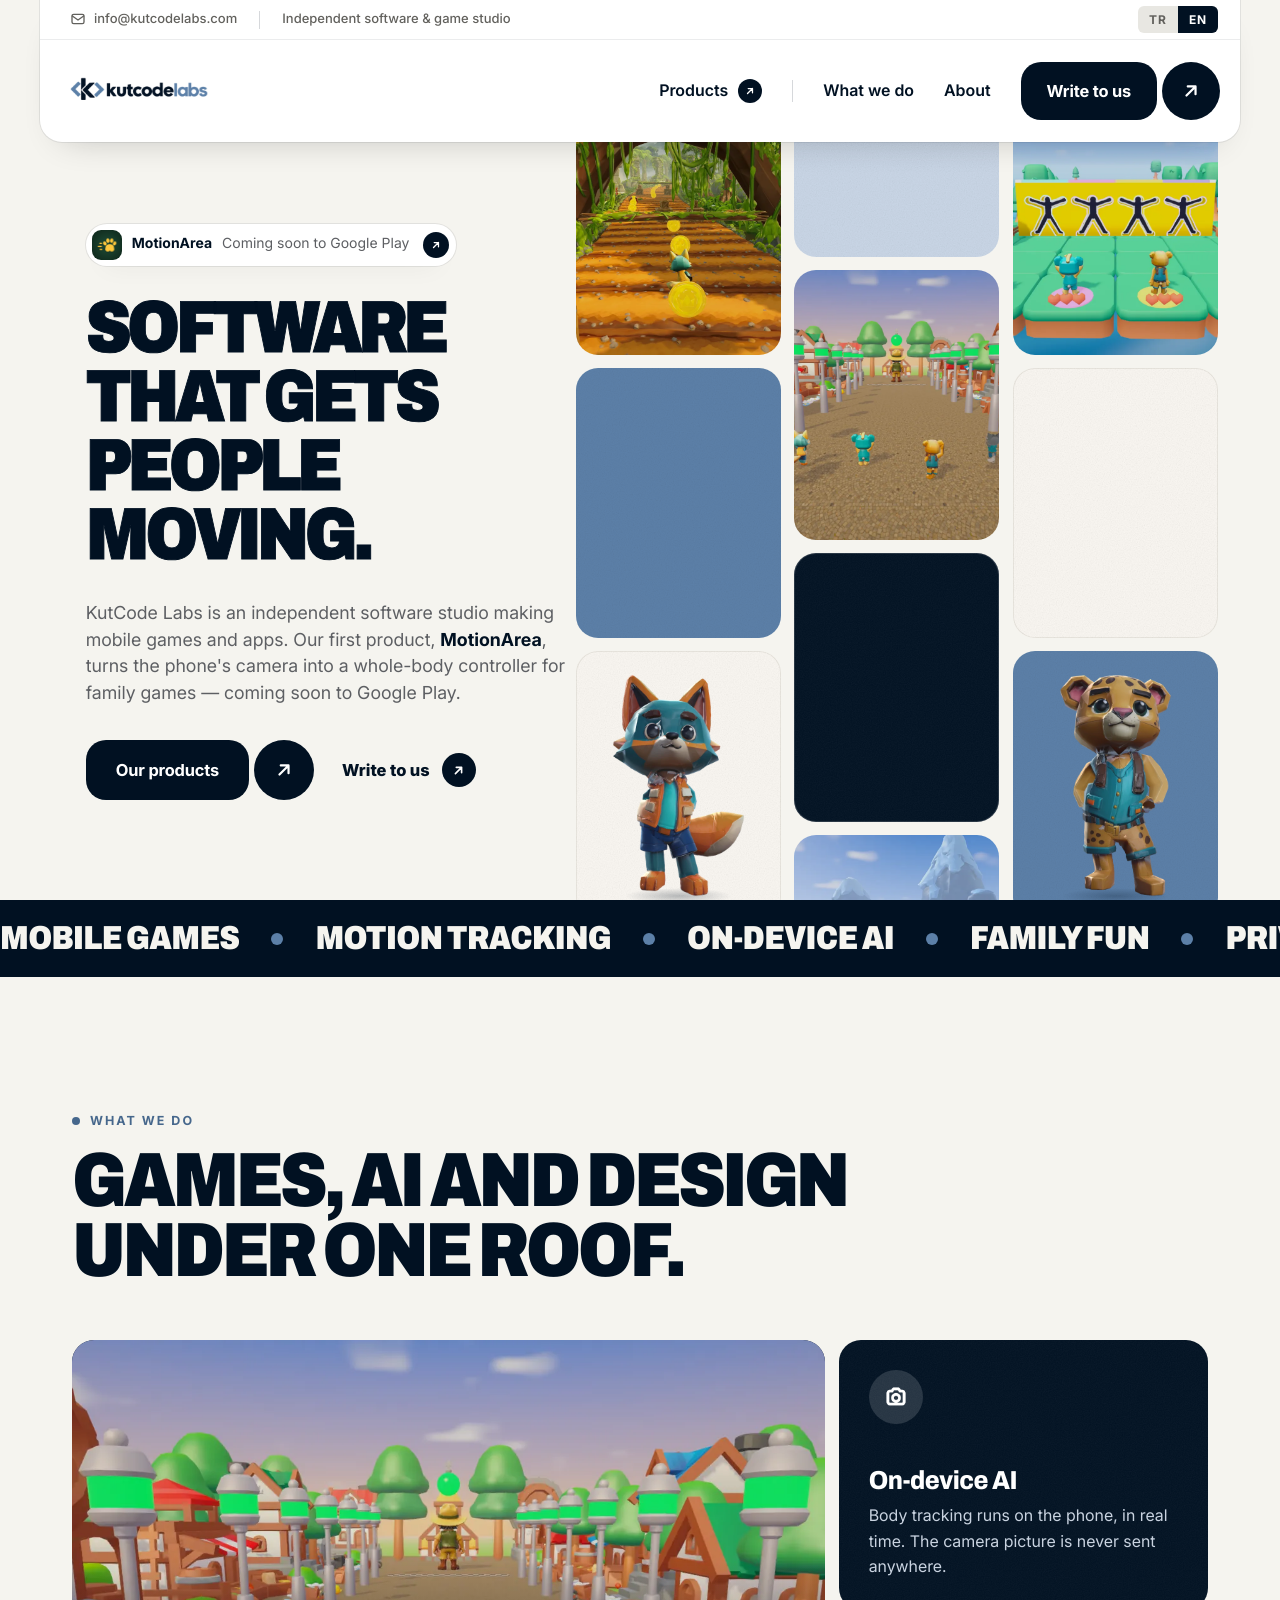
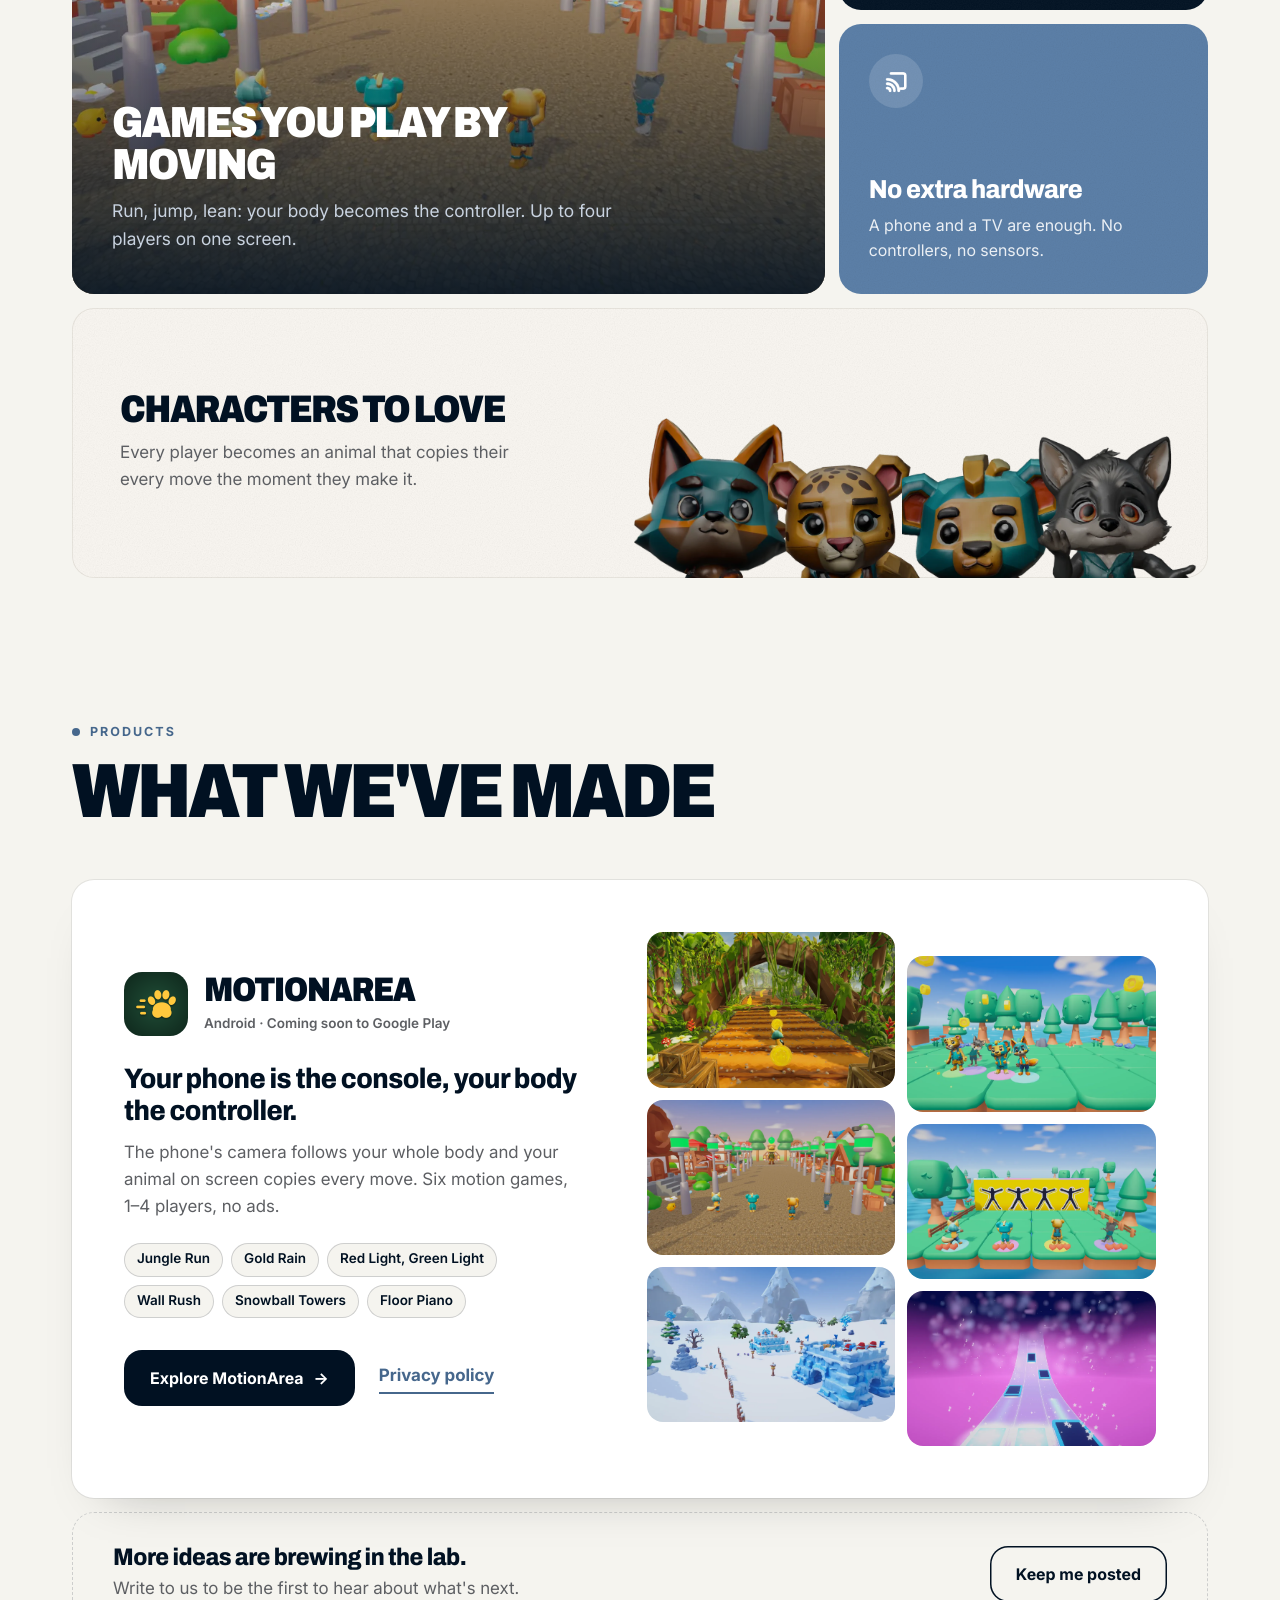
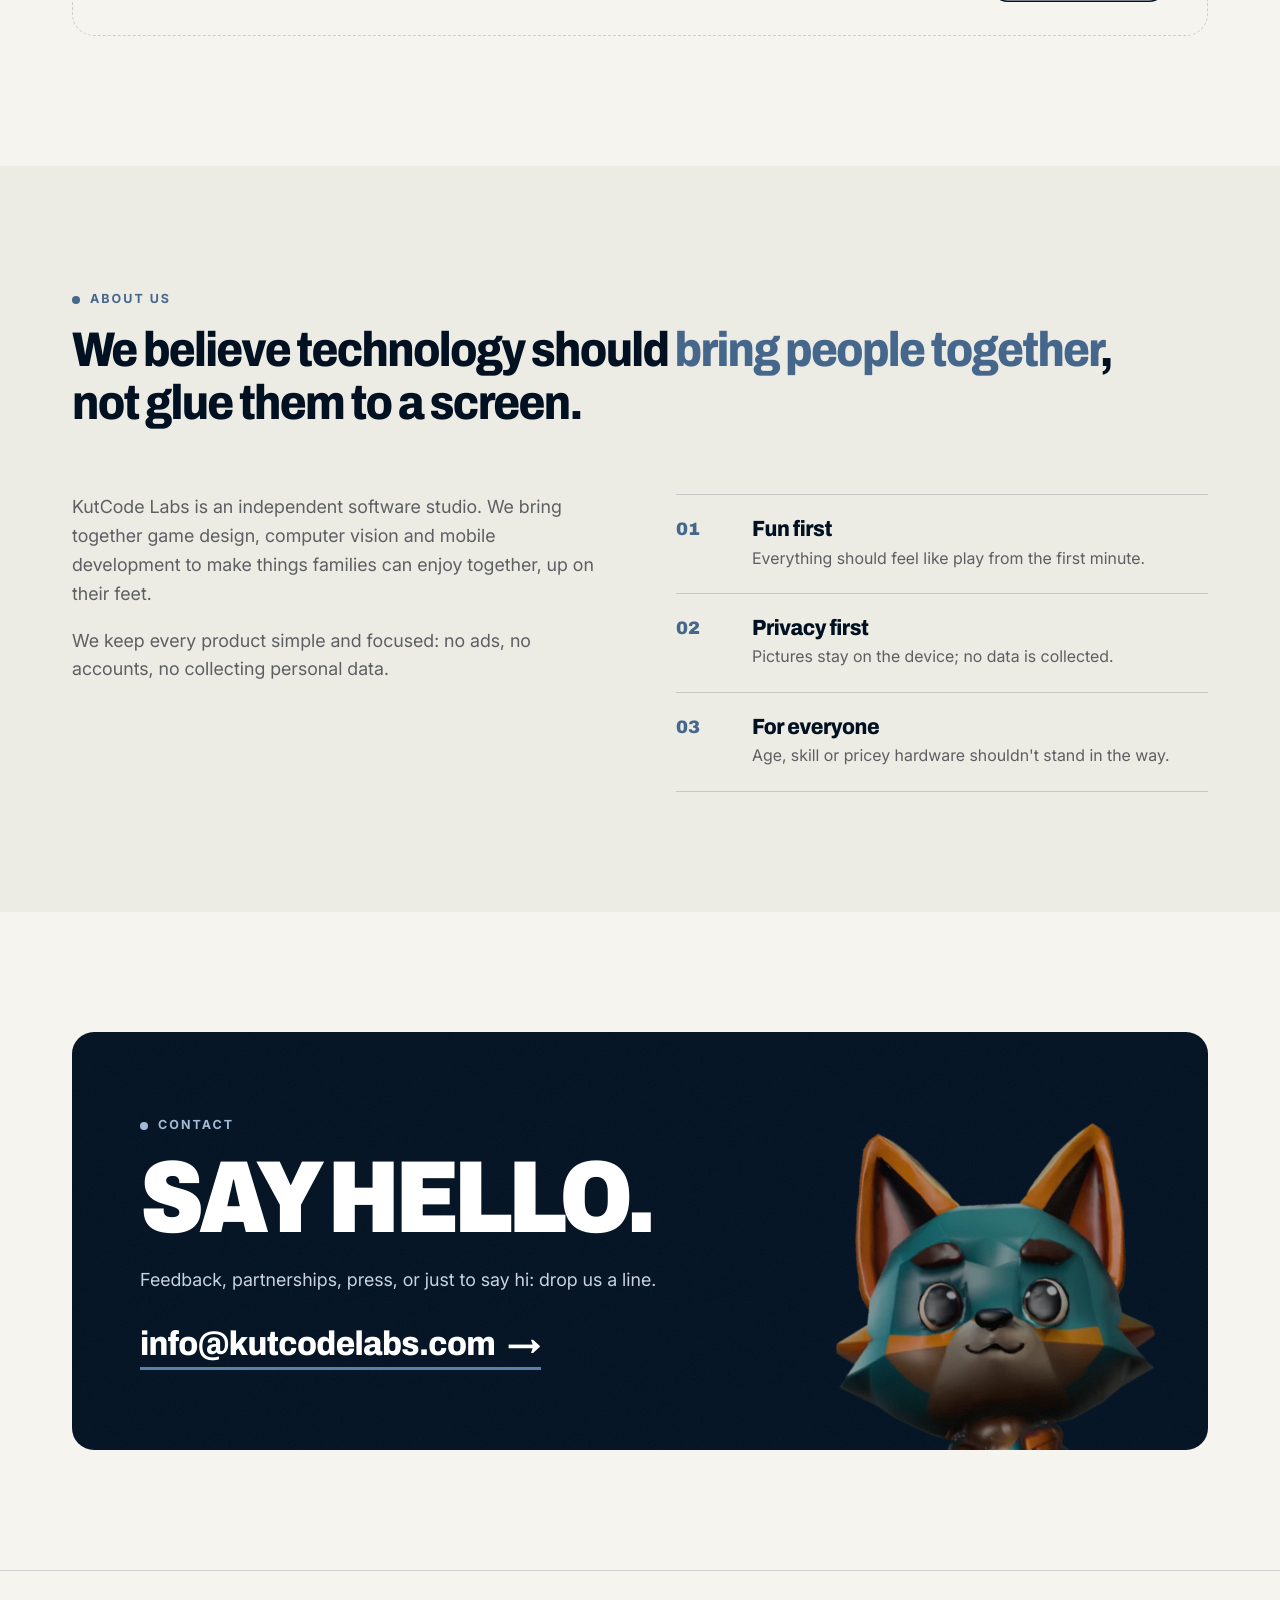
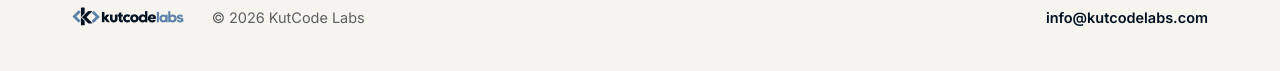
==== index.html @ cf360f36 "Header: drop the Contact link, the Write to us button covers it The phone menu keeps Contact, since " ====
<!doctype html>
<html lang="tr" data-lang="tr" data-title-tr="KutCode Labs — İnsanları harekete geçiren yazılımlar" data-title-en="KutCode Labs — Software that gets people moving">
<head>
<meta charset="utf-8">
<meta name="viewport" content="width=device-width, initial-scale=1, viewport-fit=cover">
<title>KutCode Labs — İnsanları harekete geçiren yazılımlar</title>
<meta name="description" content="KutCode Labs, mobil oyunlar ve uygulamalar geliştiren bağımsız bir yazılım stüdyosu. İlk ürünümüz MotionArea: telefonun kamerasıyla bütün vücudu takip eden aile oyunları.">
<meta property="og:title" content="KutCode Labs">
<meta property="og:site_name" content="KutCode Labs">
<meta property="og:description" content="An independent software studio making mobile games and apps. Our first product: MotionArea.">
<meta property="og:image" content="https://kutcodelabs.com/img/og-kutcode.jpg?v=2">
<meta property="og:image:width" content="1200">
<meta property="og:image:height" content="630">
<meta property="og:url" content="https://kutcodelabs.com/">
<meta name="theme-color" content="#f5f4ef">
<link rel="icon" type="image/png" href="/favicon.png?v=2">
<link rel="apple-touch-icon" href="/apple-touch-icon.png?v=2">
<link rel="preconnect" href="https://fonts.googleapis.com">
<link rel="preconnect" href="https://fonts.gstatic.com" crossorigin>
<link href="https://fonts.googleapis.com/css2?family=Archivo:wdth,wght@62..125,100..900&family=Inter:wght@400;500;600;700;800&display=swap" rel="stylesheet">
<link rel="stylesheet" href="/styles.css?v=14">
<script src="/lang.js?v=3" defer></script>
<script src="/site.js?v=2" defer></script>
</head>
<body class="home">

<header class="hdr" data-open="false">
  <div class="util">
    <a class="u-item" href="mailto:info@kutcodelabs.com"><svg viewBox="0 0 24 24" fill="none" stroke="currentColor" stroke-width="2" stroke-linecap="round" stroke-linejoin="round" aria-hidden="true"><rect x="3" y="5" width="18" height="14" rx="2.5"/><path d="M3.5 7.5l8.5 6 8.5-6"/></svg><span>info@kutcodelabs.com</span></a>
    <span class="u-rule" aria-hidden="true"></span>
    <span class="u-item"><span lang="tr">Bağımsız yazılım ve oyun stüdyosu</span><span lang="en">Independent software &amp; game studio</span></span>
    <div class="lang" role="group" aria-label="Language"><button type="button" data-set="tr">TR</button><button type="button" data-set="en">EN</button></div>
  </div>
  <div class="main-row">
    <a class="brand" href="/" aria-label="KutCode Labs"><img src="/img/logo.png?v=2" alt="kutcodelabs" width="394" height="120"></a>
    <nav class="nav" aria-label="Main navigation">
      <a href="/#products"><span lang="tr">Ürünler</span><span lang="en">Products</span><span class="dot-arrow"><svg viewBox="0 0 24 24" fill="none" stroke="currentColor" stroke-width="2.6" stroke-linecap="round" stroke-linejoin="round" aria-hidden="true"><path d="M5 12h14M13 6l6 6-6 6"/></svg></span></a>
      <span class="nav-sep" aria-hidden="true"></span>
      <a href="/#what"><span lang="tr">Ne yapıyoruz</span><span lang="en">What we do</span></a>
      <a href="/#about"><span lang="tr">Hakkımızda</span><span lang="en">About</span></a>
    </nav>
    <a class="cta-pair" href="/#contact"><span class="pill"><span lang="tr">Bize yazın</span><span lang="en">Write to us</span></span><span class="circ"><svg viewBox="0 0 24 24" fill="none" stroke="currentColor" stroke-width="2.4" stroke-linecap="round" stroke-linejoin="round" aria-hidden="true"><path d="M5 12h14M13 6l6 6-6 6"/></svg></span></a>
    <button class="menu-btn" type="button" aria-expanded="false" aria-controls="menu"><span class="burger" aria-hidden="true"><i></i><i></i></span><span lang="tr">Menü</span><span lang="en">Menu</span></button>
  </div>
  <div class="panel" id="menu">
    <a href="/#products"><span lang="tr">Ürünler</span><span lang="en">Products</span></a>
    <a href="/#what"><span lang="tr">Ne yapıyoruz</span><span lang="en">What we do</span></a>
    <a href="/#about"><span lang="tr">Hakkımızda</span><span lang="en">About</span></a>
    <a href="/#contact"><span lang="tr">İletişim</span><span lang="en">Contact</span></a>
    <a href="/motionarea/">MotionArea</a>
    <div class="panel-foot"><a href="mailto:info@kutcodelabs.com">info@kutcodelabs.com</a><div class="lang" role="group" aria-label="Language"><button type="button" data-set="tr">TR</button><button type="button" data-set="en">EN</button></div></div>
  </div>
</header>

<main>
  <!-- The headline on the left; the games, the animals and a few numbers scrolling past on the right. -->
  <section class="stage-hero">
    <div class="hero-copy">
      <a class="hero-chip" href="/motionarea/"><img src="/img/motionarea-icon.png" alt="" width="30" height="30"><b>MotionArea</b><span lang="tr">Yakında Google Play'de</span><span lang="en">Coming soon to Google Play</span><span class="dot-arrow"><svg viewBox="0 0 24 24" fill="none" stroke="currentColor" stroke-width="2.6" stroke-linecap="round" stroke-linejoin="round" aria-hidden="true"><path d="M5 12h14M13 6l6 6-6 6"/></svg></span></a>
      <h1>
        <span lang="tr"><span class="ln"><span>İnsanları</span></span><span class="ln"><span>harekete</span></span><span class="ln"><span>geçiren</span></span><span class="ln"><span>yazılımlar.</span></span></span>
        <span lang="en"><span class="ln"><span>Software</span></span><span class="ln"><span>that gets</span></span><span class="ln"><span>people</span></span><span class="ln"><span>moving.</span></span></span>
      </h1>
      <p>
        <span lang="tr">KutCode Labs, mobil oyunlar ve uygulamalar geliştiren bağımsız bir yazılım stüdyosu. İlk ürünümüz <strong>MotionArea</strong>, telefonun kamerasıyla bütün vücudu takip eden aile oyunları; yakında Google Play'de.</span>
        <span lang="en">KutCode Labs is an independent software studio making mobile games and apps. Our first product, <strong>MotionArea</strong>, turns the phone's camera into a whole-body controller for family games — coming soon to Google Play.</span>
      </p>
      <div class="acts">
        <a class="cta-pair" href="#products"><span class="pill"><span lang="tr">Ürünlerimiz</span><span lang="en">Our products</span></span><span class="circ"><svg viewBox="0 0 24 24" fill="none" stroke="currentColor" stroke-width="2.4" stroke-linecap="round" stroke-linejoin="round" aria-hidden="true"><path d="M5 12h14M13 6l6 6-6 6"/></svg></span></a>
        <a class="text-link" href="#contact"><span lang="tr">Bize yazın</span><span lang="en">Write to us</span><span class="circ"><svg viewBox="0 0 24 24" fill="none" stroke="currentColor" stroke-width="2.6" stroke-linecap="round" stroke-linejoin="round" aria-hidden="true"><path d="M5 12h14M13 6l6 6-6 6"/></svg></span></a>
      </div>
    </div>
    <div class="grid" aria-hidden="true">
      <div class="col x2">
        <div class="cell ph" style="--pic: url('/img/hero-gold-rain.webp'); --pos: 10% 50%"></div>
        <div class="cell dark"></div>
        <div class="cell sand pet full"><img src="/img/animals-full/lion-run.webp" alt="" width="516" height="640"></div>
        <div class="cell pale"></div>
        <div class="cell cream pet full"><img src="/img/animals-full/fox-run.webp" alt="" width="388" height="640"></div>
        <div class="cell steel"></div>
      </div>
      <div class="col x1">
        <div class="cell sand"></div>
        <div class="cell ph" style="--pic: url('/img/hero-snowball-towers.webp'); --pos: 85% 50%"></div>
        <div class="cell steel"></div>
        <div class="cell ph" style="--pic: url('/img/hero-jungle-run.webp'); --pos: 85% 50%"></div>
        <div class="cell cream"></div>
        <div class="cell pale pet full"><img src="/img/animals-full/lion-idle.webp" alt="" width="443" height="640"></div>
      </div>
      <div class="col c1">
        <div class="cell ph" style="--pic: url('/img/hero-jungle-run.webp'); --pos: 52% 50%"></div>
        <div class="cell steel"></div>
        <div class="cell cream pet full"><img src="/img/animals-full/fox-idle.webp" alt="" width="388" height="640"></div>
        <div class="cell sand"></div>
        <div class="cell ph" style="--pic: url('/img/hero-gold-rain.webp')"></div>
        <div class="cell pale"></div>
      </div>
      <div class="col c2">
        <div class="cell pale"></div>
        <div class="cell ph" style="--pic: url('/img/hero-red-light.webp')"></div>
        <div class="cell dark"></div>
        <div class="cell ph" style="--pic: url('/img/hero-snowball-towers.webp'); --pos: 40% 50%"></div>
        <div class="cell steel"></div>
        <div class="cell sand pet full"><img src="/img/animals-full/wolf-run.webp" alt="" width="365" height="640"></div>
      </div>
      <div class="col c3">
        <div class="cell ph" style="--pic: url('/img/hero-wall-rush.webp')"></div>
        <div class="cell cream"></div>
        <div class="cell steel pet full"><img src="/img/animals-full/leopard-idle.webp" alt="" width="329" height="640"></div>
        <div class="cell dark"></div>
        <div class="cell ph" style="--pic: url('/img/hero-floor-piano.webp')"></div>
        <div class="cell sand"></div>
      </div>
    </div>
  </section>

  <div class="marquee" aria-hidden="true">
    <div class="track" lang="tr"><span>MOBİL OYUNLAR</span><span>HAREKET ALGILAMA</span><span>CİHAZ ÜSTÜ YAPAY ZEKÂ</span><span>AİLE EĞLENCESİ</span><span>ÖNCE GİZLİLİK</span><span>MOBİL OYUNLAR</span><span>HAREKET ALGILAMA</span><span>CİHAZ ÜSTÜ YAPAY ZEKÂ</span><span>AİLE EĞLENCESİ</span><span>ÖNCE GİZLİLİK</span></div>
    <div class="track" lang="en"><span>MOBILE GAMES</span><span>MOTION TRACKING</span><span>ON-DEVICE AI</span><span>FAMILY FUN</span><span>PRIVACY FIRST</span><span>MOBILE GAMES</span><span>MOTION TRACKING</span><span>ON-DEVICE AI</span><span>FAMILY FUN</span><span>PRIVACY FIRST</span></div>
  </div>

  <!-- What we do, as tiles of different sizes. -->
  <section id="what" class="what">
    <div class="wrap">
      <div class="what-head" data-reveal>
        <div class="kicker"><span lang="tr">Ne yapıyoruz</span><span lang="en">What we do</span></div>
        <h2><span lang="tr">Oyun, yapay zekâ ve tasarım bir arada.</span><span lang="en">Games, AI and design under one roof.</span></h2>
      </div>
      <div class="bento">
        <article class="tile tile-play" data-reveal>
          <img src="/img/hero-red-light.webp" alt="" width="1920" height="864" loading="lazy">
          <div class="tile-text">
            <h3><span lang="tr">Hareketle oynanan oyunlar</span><span lang="en">Games you play by moving</span></h3>
            <p><span lang="tr">Koşmak, zıplamak, eğilmek: bedenin kumanda olur. Dört kişiye kadar, aynı ekranda.</span><span lang="en">Run, jump, lean: your body becomes the controller. Up to four players on one screen.</span></p>
          </div>
        </article>
        <article class="tile tile-ai" style="--icon: url('/img/icons/camera.png')" data-reveal>
          <span class="ic"></span>
          <div class="tile-text">
            <h3><span lang="tr">Cihaz üzerinde yapay zekâ</span><span lang="en">On-device AI</span></h3>
            <p><span lang="tr">Vücut takibi telefonda, gerçek zamanlı çalışır. Kamera görüntüsü hiçbir yere gönderilmez.</span><span lang="en">Body tracking runs on the phone, in real time. The camera picture is never sent anywhere.</span></p>
          </div>
        </article>
        <article class="tile tile-free" style="--icon: url('/img/icons/cast.png')" data-reveal>
          <span class="ic"></span>
          <div class="tile-text">
            <h3><span lang="tr">Ek donanım yok</span><span lang="en">No extra hardware</span></h3>
            <p><span lang="tr">Bir telefon ve bir TV yeter. Kumanda ya da sensör gerekmez.</span><span lang="en">A phone and a TV are enough. No controllers, no sensors.</span></p>
          </div>
        </article>
        <article class="tile tile-pets" data-reveal>
          <div class="tile-text">
            <h3><span lang="tr">Sevilecek karakterler</span><span lang="en">Characters to love</span></h3>
            <p><span lang="tr">Her oyuncu bir hayvana dönüşür; hayvan da onun her hareketini anında taklit eder.</span><span lang="en">Every player becomes an animal that copies their every move the moment they make it.</span></p>
          </div>
          <div class="pets-row">
            <img src="/img/animals/fox.webp" alt="" width="381" height="420" loading="lazy">
            <img src="/img/animals/leopard.webp" alt="" width="420" height="367" loading="lazy">
            <img src="/img/animals/lion.webp" alt="" width="420" height="367" loading="lazy">
            <img src="/img/animals/wolf.webp" alt="" width="420" height="416" loading="lazy">
          </div>
        </article>
      </div>
    </div>
  </section>

  <section id="products" class="products">
    <div class="wrap">
      <div class="what-head" data-reveal>
        <div class="kicker"><span lang="tr">Ürünler</span><span lang="en">Products</span></div>
        <h2><span lang="tr">Yaptıklarımız</span><span lang="en">What we've made</span></h2>
      </div>
      <article class="product" data-reveal>
        <div class="product-text">
          <div class="product-id">
            <img src="/img/motionarea-icon.png" alt="" width="64" height="64">
            <div>
              <h3>MotionArea</h3>
              <span class="status"><span lang="tr">Android · Yakında Google Play'de</span><span lang="en">Android · Coming soon to Google Play</span></span>
            </div>
          </div>
          <p class="product-line"><span lang="tr">Telefonun konsol, bedenin kumanda.</span><span lang="en">Your phone is the console, your body the controller.</span></p>
          <p><span lang="tr">Telefonun kamerası bütün vücudunu takip eder, ekrandaki hayvanın da her hareketini taklit eder. Altı hareket oyunu, 1–4 oyuncu, reklam yok.</span><span lang="en">The phone's camera follows your whole body and your animal on screen copies every move. Six motion games, 1–4 players, no ads.</span></p>
          <ul class="chips">
            <li>Jungle Run</li>
            <li><span lang="tr">Altın Yağmuru</span><span lang="en">Gold Rain</span></li>
            <li><span lang="tr">Kırmızı Işık, Yeşil Işık</span><span lang="en">Red Light, Green Light</span></li>
            <li><span lang="tr">Duvar Koşusu</span><span lang="en">Wall Rush</span></li>
            <li><span lang="tr">Kartopu Kuleleri</span><span lang="en">Snowball Towers</span></li>
            <li><span lang="tr">Yer Piyanosu</span><span lang="en">Floor Piano</span></li>
          </ul>
          <div class="cta">
            <a class="button" href="/motionarea/"><span lang="tr">MotionArea'yı keşfet</span><span lang="en">Explore MotionArea</span> <span class="arrow" aria-hidden="true">→</span></a>
            <a class="link" href="/motionarea/privacy/"><span lang="tr">Gizlilik politikası</span><span lang="en">Privacy policy</span></a>
          </div>
        </div>
        <a class="mosaic" href="/motionarea/" aria-label="MotionArea">
          <img src="/img/hero-jungle-run.webp" alt="" width="1920" height="864" loading="lazy">
          <img src="/img/hero-gold-rain.webp" alt="" width="1920" height="864" loading="lazy">
          <img src="/img/hero-red-light.webp" alt="" width="1920" height="864" loading="lazy">
          <img src="/img/hero-wall-rush.webp" alt="" width="1920" height="864" loading="lazy">
          <img src="/img/hero-snowball-towers.webp" alt="" width="1920" height="864" loading="lazy">
          <img src="/img/hero-floor-piano.webp" alt="" width="1920" height="864" loading="lazy">
        </a>
      </article>
      <div class="lab" data-reveal>
        <div>
          <h3><span lang="tr">Laboratuvarda yeni fikirler var.</span><span lang="en">More ideas are brewing in the lab.</span></h3>
          <p><span lang="tr">Yeni projelerimizden ilk siz haberdar olmak için bize yazın.</span><span lang="en">Write to us to be the first to hear about what's next.</span></p>
        </div>
        <a class="button ghost-dark" href="mailto:info@kutcodelabs.com"><span lang="tr">Haber verin</span><span lang="en">Keep me posted</span></a>
      </div>
    </div>
  </section>

  <section id="about" class="about">
    <div class="wrap">
      <div class="kicker" data-reveal><span lang="tr">Hakkımızda</span><span lang="en">About us</span></div>
      <p class="statement" data-reveal>
        <span lang="tr">Teknolojinin insanları ekrana bağlamak yerine <em>bir araya getirmesi</em> gerektiğine inanıyoruz.</span>
        <span lang="en">We believe technology should <em>bring people together</em>, not glue them to a screen.</span>
      </p>
      <div class="about-grid">
        <div class="about-text" data-reveal>
          <p><span lang="tr">KutCode Labs bağımsız bir yazılım stüdyosu. Oyun tasarımını, bilgisayarlı görüyü ve mobil geliştirmeyi bir araya getirerek ailelerin birlikte, kalkıp hareket ederek eğlenebileceği ürünler yapıyoruz.</span><span lang="en">KutCode Labs is an independent software studio. We bring together game design, computer vision and mobile development to make things families can enjoy together, up on their feet.</span></p>
          <p><span lang="tr">Her ürünü sade ve odaklı tutuyoruz: reklam yok, hesap yok, kişisel veri toplamak yok.</span><span lang="en">We keep every product simple and focused: no ads, no accounts, no collecting personal data.</span></p>
        </div>
        <ol class="values" data-reveal>
          <li><b>01</b><div><h3><span lang="tr">Önce eğlence</span><span lang="en">Fun first</span></h3><p><span lang="tr">Her şey ilk dakikadan oyun gibi hissettirmeli.</span><span lang="en">Everything should feel like play from the first minute.</span></p></div></li>
          <li><b>02</b><div><h3><span lang="tr">Önce gizlilik</span><span lang="en">Privacy first</span></h3><p><span lang="tr">Görüntü cihazdan çıkmaz, veri toplanmaz.</span><span lang="en">Pictures stay on the device; no data is collected.</span></p></div></li>
          <li><b>03</b><div><h3><span lang="tr">Herkes için</span><span lang="en">For everyone</span></h3><p><span lang="tr">Yaş, beceri ya da pahalı donanım engel olmamalı.</span><span lang="en">Age, skill or pricey hardware shouldn't stand in the way.</span></p></div></li>
        </ol>
      </div>
    </div>
  </section>

  <section id="contact" class="contact">
    <div class="wrap">
      <div class="contact-card" data-reveal>
        <img class="peek" src="/img/animals/fox.webp" alt="" width="381" height="420" loading="lazy">
        <div class="contact-text">
          <div class="kicker"><span lang="tr">İletişim</span><span lang="en">Contact</span></div>
          <h2><span lang="tr">Merhaba deyin.</span><span lang="en">Say hello.</span></h2>
          <p><span lang="tr">Görüş, iş birliği, basın ya da sadece merhaba demek için bize yazın.</span><span lang="en">Feedback, partnerships, press, or just to say hi: drop us a line.</span></p>
          <a class="mail" href="mailto:info@kutcodelabs.com">info@kutcodelabs.com <span aria-hidden="true">→</span></a>
        </div>
      </div>
    </div>
  </section>
</main>

<footer>
  <div class="wrap">
    <img class="foot-logo" src="/img/logo.png?v=2" alt="kutcodelabs" width="394" height="120">
    <span>© <span id="year">2026</span> KutCode Labs</span>
    <a class="spacer" href="mailto:info@kutcodelabs.com">info@kutcodelabs.com</a>
  </div>
</footer>

</body>
</html>
---- styles.css ----
/* KutCode Labs — kutcodelabs.com. One stylesheet for every page.
   Warm paper, navy ink and the logo's steel blue; a heavy narrow display face for headlines. */
:root {
  --paper: #f5f4ef;
  --paper-2: #ecebe4;
  --cream: #f9f6f1;
  --card: #ffffff;
  --ink: #011122;
  --ink-soft: #5d5f63;
  --navy: #011122;
  --navy-2: #0b2036;
  --steel: #5c80a8;
  --steel-deep: #46678c;
  --steel-light: #a3bad6;
  --steel-pale: #c9d6e6;
  --sand: #e4d9c4;
  --on-dark: #c9d3e0;
  --line: rgba(1, 17, 34, .08);
  --rule: rgba(1, 17, 34, .16);
  --r: 22px;
  --display: "Archivo", "Arial Black", Impact, system-ui, sans-serif;
  --sans: "Inter", system-ui, -apple-system, "Segoe UI", Roboto, Arial, sans-serif;
  --expo: cubic-bezier(.16, 1, .3, 1);
  --quart: cubic-bezier(.25, 1, .5, 1);
  --quint: cubic-bezier(.22, 1, .36, 1);
  --hdr-h: 142px;
  --max: 1200px;
  --grain: url("data:image/svg+xml,%3Csvg xmlns='http://www.w3.org/2000/svg' width='180' height='180'%3E%3Cfilter id='n'%3E%3CfeTurbulence type='fractalNoise' baseFrequency='.85' numOctaves='3' stitchTiles='stitch'/%3E%3CfeColorMatrix type='saturate' values='0'/%3E%3C/filter%3E%3Crect width='100%25' height='100%25' filter='url(%23n)'/%3E%3C/svg%3E");
}

* { box-sizing: border-box; }
html { scroll-behavior: smooth; scroll-padding-top: 112px; }
body {
  margin: 0; overflow-x: hidden;
  background: var(--paper); color: var(--ink);
  font: 17px/1.6 var(--sans);
  -webkit-font-smoothing: antialiased; text-rendering: geometricPrecision;
}
main { overflow-x: clip; }
img { max-width: 100%; display: block; }
a { color: inherit; }
:focus-visible { outline: 2px solid #3b82f6; outline-offset: 3px; }
h1, h2, h3 { font-family: var(--display); margin: 0; }
h1, h2 { font-weight: 900; font-stretch: 85%; text-transform: uppercase; letter-spacing: -.045em; line-height: .92; }
h3 { font-weight: 800; font-stretch: 92%; letter-spacing: -.02em; line-height: 1.1; }

/* Two languages on every page: only the chosen one shows. */
html[data-lang="tr"] [lang="en"]:not(html), html[data-lang="en"] [lang="tr"]:not(html) { display: none !important; }

.wrap { max-width: var(--max); margin: 0 auto; padding: 0 32px; }
.kicker {
  display: inline-flex; align-items: center; gap: 10px; margin-bottom: 18px;
  font: 700 12.5px var(--sans); letter-spacing: .16em; text-transform: uppercase; color: var(--steel-deep);
}
.kicker::before { content: ""; width: 8px; height: 8px; border-radius: 50%; background: currentColor; }

/* Things ease in as they scroll into view (only when the script runs). */
.js [data-reveal] { opacity: 0; transform: translateY(28px); transition: opacity .9s var(--quint), transform .9s var(--quint); }
.js [data-reveal].in { opacity: 1; transform: none; }

/* ── Buttons: a dark pill, often with a round arrow beside it ── */
.cta-pair { display: inline-flex; align-items: center; gap: 5px; text-decoration: none; color: #fff; }
.pill {
  display: inline-flex; align-items: center; height: 60px; padding: 0 30px; border-radius: 20px;
  background: var(--ink); color: #fff; font: 700 16.5px var(--sans); letter-spacing: -.01em; white-space: nowrap;
}
.circ { flex: none; display: grid; place-items: center; width: 60px; height: 60px; border-radius: 50%; background: var(--ink); color: #fff; transition: transform .45s var(--expo); }
.circ svg { width: 22px; height: 22px; transform: rotate(-45deg); }
.cta-pair:hover .circ, .text-link:hover .circ { transform: rotate(45deg); }
.text-link { display: inline-flex; align-items: center; gap: 12px; font-weight: 800; font-size: 16.5px; text-decoration: none; color: var(--ink); }
.text-link .circ { width: 34px; height: 34px; }
.text-link .circ svg { width: 15px; height: 15px; }
.button {
  display: inline-flex; align-items: center; gap: 10px; height: 56px; padding: 0 26px; border-radius: 18px;
  background: var(--ink); color: #fff; font: 700 16px var(--sans); text-decoration: none; white-space: nowrap;
  transition: background .2s, transform .2s;
}
.button:hover { background: var(--steel-deep); }
.button .arrow { transition: transform .25s; }
.button:hover .arrow { transform: translateX(4px); }
.button.ghost { background: transparent; color: #fff; box-shadow: inset 0 0 0 1.5px rgba(255, 255, 255, .45); }
.button.ghost:hover { background: rgba(255, 255, 255, .1); }
.button.ghost-dark { background: transparent; color: var(--ink); box-shadow: inset 0 0 0 1.5px var(--ink); }
.button.ghost-dark:hover { background: var(--ink); color: #fff; }
.link { font-weight: 700; color: var(--steel-deep); text-decoration: none; border-bottom: 2px solid currentColor; padding-bottom: 2px; }
.link:hover { color: var(--ink); }

/* ── Header: a white card hanging from the top edge ── */
.hdr {
  position: fixed; z-index: 30; top: 0; left: 40px; right: 40px;
  background: #fff; border-radius: 0 0 var(--r) var(--r);
  box-shadow: 0 0 0 1px var(--line), 0 16px 36px -24px rgba(15, 15, 14, .3);
}
.util {
  display: flex; align-items: center; gap: 22px; height: 40px; padding: 0 22px 0 30px; overflow: hidden;
  border-bottom: 1px solid var(--line); font-size: 13px; font-weight: 500; color: #62615d;
  transition: height .4s var(--quint), opacity .3s, border-color .3s;
}
.u-item { display: inline-flex; align-items: center; gap: 8px; text-decoration: none; white-space: nowrap; }
a.u-item:hover { color: var(--ink); }
.u-item svg { width: 16px; height: 16px; flex: none; }
.u-rule { width: 1px; height: 18px; background: var(--rule); }
.lang { display: flex; margin-left: auto; border-radius: 6px; overflow: hidden; background: #e8e7e2; }
.lang button {
  appearance: none; border: 0; background: transparent; color: #62615d; cursor: pointer;
  font: 700 12px var(--sans); letter-spacing: .08em; padding: 6px 11px;
}
html[data-lang="tr"] .lang [data-set="tr"], html[data-lang="en"] .lang [data-set="en"] { background: var(--ink); color: #fff; }
.main-row { display: flex; align-items: center; gap: 30px; height: 102px; padding: 0 20px 0 30px; transition: height .4s var(--quint); }
.brand { display: flex; align-items: center; text-decoration: none; }
.brand img { height: 42px; width: auto; }
.nav { display: flex; align-items: center; gap: 30px; margin-left: auto; font-weight: 600; font-size: 16px; }
.nav a { text-decoration: none; display: inline-flex; align-items: center; gap: 10px; transition: color .2s; }
.nav a:hover { color: var(--steel-deep); }
.nav .dot-arrow { display: grid; place-items: center; width: 24px; height: 24px; border-radius: 50%; background: var(--ink); color: #fff; }
.nav .dot-arrow svg { width: 12px; height: 12px; transform: rotate(-45deg); }
.nav-sep { width: 1px; height: 22px; background: var(--rule); }
.hdr .cta-pair .pill { height: 58px; padding: 0 26px; }
.hdr .cta-pair .circ { width: 58px; height: 58px; }
.menu-btn {
  display: none; appearance: none; border: 0; background: transparent; cursor: pointer; margin-left: auto;
  align-items: center; gap: 10px; font: 700 15px var(--sans); color: var(--ink); padding: 8px 4px;
}
.burger { display: grid; gap: 5px; }
.burger i { display: block; width: 22px; height: 2px; border-radius: 2px; background: currentColor; transition: transform .3s var(--expo); }
.hdr[data-open="true"] .burger i:first-child { transform: translateY(3.5px) rotate(45deg); }
.hdr[data-open="true"] .burger i:last-child { transform: translateY(-3.5px) rotate(-45deg); }
.panel { display: none; }
/* Once the page moves, the strip folds away. */
.hdr.scrolled .util { height: 0; opacity: 0; border-color: transparent; }
.hdr.scrolled .main-row { height: 84px; }

/* ══ Home: headline on the left, a mosaic of the games scrolling forever on the right ══ */
.stage-hero {
  --u: min(1vw, 1.6vh);
  --col: calc(var(--u) * 16.04); --gap: calc(var(--u) * 1.016); --pitch: calc(var(--col) * 1.3758);
  position: relative; height: 100vh; height: 100svh; min-height: 620px; overflow: hidden;
}
.hero-copy {
  position: absolute; z-index: 2; left: calc(var(--u) * 6.7); top: var(--hdr-h); bottom: 0;
  width: calc(var(--u) * 37.5); display: flex; flex-direction: column; justify-content: center; padding-bottom: 2vh;
}
/* Our product, a small tag above the headline. */
.hero-chip {
  align-self: flex-start; display: inline-flex; align-items: center; gap: 10px; margin-bottom: max(16px, calc(var(--u) * 2.2));
  padding: 6px 7px 6px 6px; border-radius: 999px; background: #fff; text-decoration: none; font-size: 14px; color: var(--ink-soft);
  box-shadow: 0 0 0 1px var(--line), 0 12px 26px -20px rgba(15, 15, 14, .45); animation: rise .8s .2s var(--quint) both;
}
.hero-chip img { width: 30px; height: 30px; border-radius: 9px; }
.hero-chip b { color: var(--ink); font-weight: 700; }
.hero-chip .dot-arrow { display: grid; place-items: center; width: 26px; height: 26px; margin-left: 4px; border-radius: 50%; background: var(--ink); color: #fff; transition: transform .45s var(--expo); }
.hero-chip .dot-arrow svg { width: 12px; height: 12px; transform: rotate(-45deg); }
.hero-chip:hover .dot-arrow { transform: rotate(45deg); }
.hero-copy h1 { font-size: calc(var(--u) * 5.75); line-height: .94; letter-spacing: -.06em; -webkit-text-stroke: .012em currentColor; margin-bottom: calc(var(--u) * 2.4); }
.ln { display: block; overflow: hidden; padding: 0 .04em .03em 0; margin-bottom: -.03em; }
.ln > span { display: block; }
.hero-copy p { margin: 0 0 calc(var(--u) * 2.6); font-size: max(16px, calc(var(--u) * 1.4)); line-height: 1.48; color: var(--ink-soft); max-width: 30em; }
.hero-copy p strong { color: var(--ink); font-weight: 700; }
.acts { display: flex; flex-wrap: wrap; align-items: center; gap: 16px 28px; }
.grid {
  position: absolute; z-index: 1; top: 0; bottom: 0; right: calc(var(--u) * 4.84);
  width: calc(var(--col) * 3 + var(--gap) * 2);
}
.col { position: absolute; top: 0; width: var(--col); will-change: transform; }
.js .col { animation: colDown 17.52s linear infinite; }
.js .c2, .js .x1 { animation-name: colUp; }
.c1 { left: 0; top: calc(var(--pitch) * .304); }
.c2 { left: calc(var(--col) + var(--gap)); top: calc(var(--pitch) * -.041); }
.c3 { left: calc((var(--col) + var(--gap)) * 2); top: calc(var(--pitch) * .306); }
.x1 { display: none; left: calc((var(--col) + var(--gap)) * -1); top: calc(var(--pitch) * -.2); }
.x2 { display: none; left: calc((var(--col) + var(--gap)) * -2); top: calc(var(--pitch) * .18); }
@keyframes colDown { from { transform: translate3d(0, 0, 0); } to { transform: translate3d(0, -50%, 0); } }
@keyframes colUp { from { transform: translate3d(0, -50%, 0); } to { transform: translate3d(0, 0, 0); } }
.cell { position: relative; height: calc(var(--pitch) - var(--gap)); margin-bottom: var(--gap); border-radius: var(--r); overflow: hidden; }
.ph { background: var(--navy) var(--pic) var(--pos, 50% 50%) / cover no-repeat; }
.steel { background: var(--steel); }
.pale { background: var(--steel-pale); }
.sand { background: var(--sand); }
.cream { background: var(--cream); box-shadow: inset 0 0 0 1px #e9e6df; }
.dark { background: var(--navy); box-shadow: inset 0 0 0 1px rgba(255, 255, 255, .14); }
.steel::after, .pale::after, .sand::after, .cream::after, .dark::after {
  content: ""; position: absolute; inset: 0; pointer-events: none; background-image: var(--grain); opacity: .13; mix-blend-mode: multiply;
}
.dark::after { opacity: .05; mix-blend-mode: screen; }
.pet img { position: absolute; z-index: 1; left: 5%; width: 90%; height: auto; bottom: -6%; }
/* A whole animal standing in its tile, a soft shadow under its feet. */
.pet.full img { left: 7%; width: 86%; height: 84%; bottom: 8%; object-fit: contain; object-position: 50% 100%; }
.pet.full::before {
  content: ""; position: absolute; z-index: 1; left: 24%; right: 24%; bottom: 6%; height: 6%; border-radius: 50%;
  background: radial-gradient(closest-side, rgba(1, 17, 34, .26), rgba(1, 17, 34, 0));
}
@media (min-aspect-ratio: 187/100) { .x1 { display: block; } }
@media (min-aspect-ratio: 214/100) { .x2 { display: block; } }

/* Entrance, once: the header drops in, the headline rises line by line, the mosaic settles. */
.home .hdr { animation: hdrIn .95s var(--expo) both; }
.home .util > * { animation: fade .6s var(--quart) both; }
.home .util > :nth-child(1) { animation-delay: .34s; }
.home .util > :nth-child(2) { animation-delay: .4s; }
.home .util > :nth-child(3) { animation-delay: .46s; }
.home .util > :nth-child(4) { animation-delay: .52s; }
.home .main-row > * { animation: drop .7s var(--quart) both; animation-delay: .42s; }
.home .main-row > .nav { animation-delay: .5s; }
.home .main-row > .cta-pair { animation-delay: .58s; }
.hero-copy .ln > span { animation: lineUp 1s var(--expo) both; animation-delay: .3s; }
.hero-copy .ln:nth-child(2) > span { animation-delay: .385s; }
.hero-copy .ln:nth-child(3) > span { animation-delay: .47s; }
.hero-copy .ln:nth-child(4) > span { animation-delay: .555s; }
.hero-copy p { animation: rise .9s .7s var(--quint) both; }
.acts > * { animation: rise .8s .82s var(--quint) both; }
.acts > :nth-child(2) { animation-delay: .9s; }
.grid { animation: gridIn 2.1s .15s var(--quint) both; }
@keyframes hdrIn { from { transform: translateY(calc(-100% - 48px)); } to { transform: none; } }
@keyframes fade { from { opacity: 0; } to { opacity: 1; } }
@keyframes drop { from { opacity: 0; transform: translateY(-10px); } to { opacity: 1; transform: none; } }
@keyframes lineUp { from { transform: translateY(110%); } to { transform: none; } }
@keyframes rise { from { opacity: 0; transform: translateY(14px); } to { opacity: 1; transform: none; } }
@keyframes gridIn { from { opacity: 0; transform: translateY(14%); } to { opacity: 1; transform: none; } }

/* ── Band of what we do, running sideways ── */
.marquee { position: relative; z-index: 3; overflow: hidden; background: var(--ink); color: var(--paper); padding: 22px 0; }
.track { display: flex; width: max-content; animation: band 34s linear infinite; }
.track span { display: inline-flex; align-items: center; font: 900 clamp(22px, 2.6vw, 38px)/1 var(--display); font-stretch: 85%; letter-spacing: -.02em; white-space: nowrap; }
.track span::after { content: ""; width: 12px; height: 12px; margin: 0 32px; border-radius: 50%; background: var(--steel); }
@keyframes band { to { transform: translateX(-50%); } }

/* ── What we do ── */
.what { padding: 130px 0 120px; }
.what-head { max-width: 900px; margin-bottom: 52px; }
.what-head h2 { font-size: clamp(42px, 6vw, 92px); }
.bento { display: grid; grid-template-columns: repeat(3, 1fr); grid-template-rows: 270px 270px auto; gap: 14px; }
.tile { position: relative; overflow: hidden; border-radius: var(--r); padding: 30px; display: flex; flex-direction: column; justify-content: flex-end; }
.tile h3 { font-size: 26px; margin-bottom: 8px; }
.tile p { margin: 0; font-size: 16px; }
.tile-play { grid-column: span 2; grid-row: span 2; color: #fff; background: var(--navy); padding: 40px; }
.tile-play img { position: absolute; inset: 0; width: 100%; height: 100%; object-fit: cover; transition: transform 1.4s var(--quint); }
.tile-play:hover img { transform: scale(1.05); }
.tile-play::after { content: ""; position: absolute; inset: 0; background: linear-gradient(0deg, rgba(1, 17, 34, .88), rgba(1, 17, 34, 0) 60%); }
.tile-play .tile-text { position: relative; z-index: 1; max-width: 560px; }
.tile-play h3 { font-size: clamp(30px, 3.4vw, 50px); font-weight: 900; font-stretch: 85%; text-transform: uppercase; letter-spacing: -.04em; line-height: .95; margin-bottom: 12px; }
.tile-play p { color: var(--on-dark); font-size: 17.5px; }
.tile-ai { background: var(--navy); color: #fff; }
.tile-ai::after, .tile-free::after, .tile-pets::after {
  content: ""; position: absolute; inset: 0; pointer-events: none; background-image: var(--grain); opacity: .13; mix-blend-mode: multiply;
}
.tile-ai::after { opacity: .05; mix-blend-mode: screen; }
.tile-ai p { color: var(--on-dark); }
.tile-free { background: var(--steel); color: #fff; }
.tile-free p { color: rgba(255, 255, 255, .88); }
.tile-ai > *, .tile-free > *, .tile-pets > * { position: relative; z-index: 1; }
.ic { width: 54px; height: 54px; border-radius: 50%; background: rgba(255, 255, 255, .14); display: grid; place-items: center; margin-bottom: auto; }
.ic::before { content: ""; width: 26px; height: 26px; background: #fff; -webkit-mask: var(--icon) center / contain no-repeat; mask: var(--icon) center / contain no-repeat; }
.tile-pets {
  grid-column: span 3; background: var(--cream); box-shadow: inset 0 0 0 1px #e9e6df;
  flex-direction: row; align-items: center; justify-content: space-between; gap: 30px; padding: 44px 24px 0 48px; min-height: 270px;
}
.tile-pets .tile-text { flex: 0 1 400px; padding-bottom: 44px; }
.tile-pets h3 { font-size: clamp(30px, 3vw, 46px); font-weight: 900; font-stretch: 85%; text-transform: uppercase; letter-spacing: -.04em; line-height: .95; margin-bottom: 12px; }
.tile-pets p { color: var(--ink-soft); font-size: 17px; }
.pets-row { display: flex; align-items: flex-end; align-self: flex-end; justify-content: flex-end; min-width: 0; }
.pets-row img { width: min(12.5vw, 180px); min-width: 0; height: auto; margin: 0 -1vw -16px; transform-origin: 50% 100%; transition: transform .35s var(--quint); }
.pets-row img:hover { transform: scale(1.08) rotate(-3deg); }

/* ── Products ── */
.products { padding: 20px 0 130px; }
.product {
  display: grid; grid-template-columns: 1fr 1.1fr; gap: 60px; align-items: center;
  background: var(--card); border-radius: var(--r); padding: 52px; box-shadow: 0 0 0 1px var(--line), 0 24px 50px -36px rgba(15, 15, 14, .35);
}
.product-id { display: flex; align-items: center; gap: 16px; margin-bottom: 26px; }
.product-id img { width: 64px; height: 64px; border-radius: 18px; }
.product-id h3 { font-size: 34px; font-weight: 900; font-stretch: 85%; text-transform: uppercase; letter-spacing: -.04em; }
.status { font-size: 13.5px; font-weight: 600; color: var(--ink-soft); }
.product-line { font: 800 clamp(22px, 2.2vw, 30px)/1.15 var(--display); font-stretch: 92%; letter-spacing: -.02em; margin: 0 0 12px; }
.product-text > p:not(.product-line) { color: var(--ink-soft); margin: 0 0 22px; }
.chips { list-style: none; padding: 0; margin: 0 0 32px; display: flex; flex-wrap: wrap; gap: 8px; }
.chips li { font-size: 13.5px; font-weight: 600; padding: 6px 13px; border-radius: 999px; background: var(--paper); box-shadow: inset 0 0 0 1px var(--rule); }
.product .cta { display: flex; flex-wrap: wrap; align-items: center; gap: 24px; }
.mosaic { display: grid; grid-template-columns: repeat(2, 1fr); gap: 12px; padding-bottom: 24px; }
.mosaic img { width: 100%; height: auto; aspect-ratio: 16 / 10; object-fit: cover; border-radius: 16px; transition: transform .45s var(--quint); }
.mosaic img:nth-child(even) { transform: translateY(24px); }
.mosaic:hover img { transform: translateY(-4px); }
.mosaic:hover img:nth-child(even) { transform: translateY(18px); }
.lab {
  margin-top: 14px; display: flex; align-items: center; justify-content: space-between; gap: 24px;
  padding: 32px 40px; border: 1.5px dashed var(--rule); border-radius: var(--r);
}
.lab h3 { font-size: 24px; margin-bottom: 4px; }
.lab p { margin: 0; color: var(--ink-soft); }

/* ── About ── */
.about { padding: 120px 0; background: var(--paper-2); }
.statement { font: 800 clamp(30px, 3.8vw, 58px)/1.08 var(--display); font-stretch: 88%; letter-spacing: -.035em; max-width: 1080px; margin: 0 0 64px; }
.statement em { font-style: normal; color: var(--steel-deep); }
.about-grid { display: grid; grid-template-columns: 1fr 1fr; gap: 72px; }
.about-text p { font-size: 18px; color: var(--ink-soft); margin: 0 0 18px; }
.values { list-style: none; margin: 0; padding: 0; }
.values li { display: grid; grid-template-columns: 64px 1fr; gap: 12px; padding: 22px 0; border-top: 1px solid var(--rule); }
.values li:last-child { border-bottom: 1px solid var(--rule); }
.values b { font: 900 18px var(--display); color: var(--steel-deep); padding-top: 2px; }
.values h3 { font-size: 22px; margin-bottom: 4px; }
.values p { margin: 0; color: var(--ink-soft); font-size: 16px; }

/* ── Contact ── */
.contact { padding: 120px 0; }
.contact-card { position: relative; overflow: hidden; border-radius: var(--r); padding: 80px 68px; color: #fff; background: var(--navy); }
.contact-card::after { content: ""; position: absolute; inset: 0; pointer-events: none; background-image: var(--grain); opacity: .05; mix-blend-mode: screen; }
.contact-text { position: relative; z-index: 1; max-width: 620px; }
.contact .kicker { color: var(--steel-light); }
.contact h2 { font-size: clamp(50px, 8vw, 128px); margin-bottom: 22px; }
.contact p { color: var(--on-dark); font-size: 18px; margin: 0 0 30px; max-width: 520px; }
.mail {
  display: inline-flex; align-items: center; gap: 12px; color: #fff; text-decoration: none;
  font: 800 clamp(22px, 2.8vw, 34px) var(--display); font-stretch: 92%; letter-spacing: -.02em;
  border-bottom: 3px solid var(--steel); padding-bottom: 4px; transition: gap .2s;
}
.mail:hover { gap: 20px; }
.peek { position: absolute; right: 5%; bottom: -24px; width: min(30%, 320px); height: auto; transform: rotate(-6deg); }
.contact-card.in .peek { animation: peek 1.1s .35s cubic-bezier(.2, .8, .3, 1.15) both; }
@keyframes peek { from { transform: translateY(75%) rotate(-6deg); } to { transform: rotate(-6deg); } }

/* ── Footer ── */
footer { border-top: 1px solid var(--rule); padding: 30px 0 36px; font-size: 14.5px; color: var(--ink-soft); }
footer .wrap { display: flex; flex-wrap: wrap; gap: 14px 28px; align-items: center; }
footer .foot-logo { height: 34px; width: auto; }
footer a { color: var(--ink); text-decoration: none; font-weight: 600; }
footer a:hover { color: var(--steel-deep); }
footer .spacer { margin-left: auto; }

/* ══ MotionArea page ══ */
.hero {
  position: relative; color: #fff; overflow: hidden; background: var(--navy);
  min-height: 100vh; min-height: 100svh; display: flex; flex-direction: column; padding-top: var(--hdr-h);
}
.hero > .wrap { width: 100%; }
.slides { position: absolute; inset: 0; }
.slide { position: absolute; inset: 0; background: center / cover no-repeat; opacity: 0; transform: scale(1.03); transition: opacity 1s ease; }
.slide.on { opacity: 1; animation: drift 5s linear forwards; }
@keyframes drift { from { transform: scale(1.03); } to { transform: scale(1.12); } }
.hero::before {
  content: ""; position: absolute; inset: 0; z-index: 1;
  background: linear-gradient(90deg, rgba(1, 17, 34, .94) 0%, rgba(1, 17, 34, .72) 45%, rgba(1, 17, 34, .1) 85%),
              linear-gradient(0deg, rgba(1, 17, 34, .9) 0%, rgba(1, 17, 34, 0) 38%);
}
.hero-body { position: relative; z-index: 2; flex: 1; display: flex; flex-direction: column; justify-content: center; padding-top: 40px; padding-bottom: 40px; }
.hero-body > * { animation: rise 1s var(--quint) both; }
.hero-body > :nth-child(2) { animation-delay: .1s; }
.hero-body > :nth-child(3) { animation-delay: .2s; }
.hero-body > :nth-child(4) { animation-delay: .3s; }
.badge {
  align-self: flex-start; display: inline-flex; align-items: center; gap: 12px;
  padding: 6px 18px 6px 6px; border-radius: 999px; font-size: 14.5px; color: #fff;
  background: rgba(255, 255, 255, .1); border: 1px solid rgba(255, 255, 255, .18);
  backdrop-filter: blur(8px); -webkit-backdrop-filter: blur(8px);
}
.badge img { width: 34px; height: 34px; border-radius: 10px; }
.badge strong { font-weight: 700; }
.badge span span { color: var(--on-dark); }
.hero h1 { font-size: clamp(44px, 7vw, 108px); letter-spacing: -.055em; margin: 26px 0 22px; max-width: 1000px; }
.hero h1 em { font-style: normal; color: var(--steel-light); }
.hero .lead { font-size: clamp(17px, 1.6vw, 20px); max-width: 580px; margin: 0 0 34px; color: var(--on-dark); }
.cta { display: flex; flex-wrap: wrap; gap: 14px; align-items: center; }
.hero .button { background: #fff; color: var(--ink); }
.hero .button:hover { background: var(--steel-pale); }
.hero .button.ghost { background: transparent; color: #fff; }
.pick { position: relative; z-index: 2; display: grid; grid-template-columns: repeat(6, 1fr); gap: 12px; padding-bottom: 40px; }
.pick button {
  appearance: none; border: 0; padding: 0; margin: 0; cursor: pointer; position: relative; overflow: hidden;
  border-radius: 14px; background: var(--navy-2); color: #fff; text-align: left; opacity: .62;
  box-shadow: 0 0 0 2px transparent; transition: opacity .25s, transform .25s, box-shadow .25s;
}
.pick button:hover { opacity: .95; transform: translateY(-3px); }
.pick button.on { opacity: 1; box-shadow: 0 0 0 2px #fff; }
.pick img { width: 100%; height: auto; aspect-ratio: 16 / 10; object-fit: cover; }
.pick button::after { content: ""; position: absolute; inset: 0; background: linear-gradient(0deg, rgba(1, 17, 34, .85), rgba(1, 17, 34, 0) 65%); }
.pick button > span { position: absolute; z-index: 1; left: 12px; right: 8px; bottom: 10px; font: 600 13.5px/1.2 var(--sans); }
.pick i { position: absolute; z-index: 2; left: 0; bottom: 0; height: 3px; width: 100%; background: var(--steel-light); transform-origin: left; transform: scaleX(0); }
.pick button.on i { animation: fill var(--every, 3500ms) linear forwards; }
@keyframes fill { to { transform: scaleX(1); } }

.games { padding: 130px 0 70px; }
.games-head h2 { font-size: clamp(44px, 6.6vw, 100px); }
.swipe { display: none; }
.show { display: grid; grid-template-columns: 1.3fr 1fr; gap: 72px; margin-top: 56px; }
.stage {
  position: sticky; top: 120px; height: min(64vh, 580px); border-radius: var(--r); overflow: hidden; background: var(--navy);
  --accent: #6f9e7f; box-shadow: 0 40px 90px -40px var(--accent); transition: box-shadow .6s;
}
.stage img { position: absolute; inset: 0; width: 100%; height: 100%; object-fit: cover; opacity: 0; transform: scale(1.08); transition: opacity .6s ease, transform 1.4s var(--quint); }
.stage img.on { opacity: 1; transform: none; }
.stage::after { content: ""; position: absolute; inset: 0; background: linear-gradient(0deg, rgba(1, 17, 34, .7), rgba(1, 17, 34, 0) 45%); }
.stage-num { position: absolute; z-index: 1; left: 26px; bottom: 4px; font: 900 130px/1 var(--display); font-stretch: 80%; letter-spacing: -.05em; color: #fff; }
.list { padding: 0 0 22vh; }
.g { min-height: 58vh; display: flex; flex-direction: column; justify-content: center; opacity: .25; transition: opacity .45s; }
.g.on { opacity: 1; }
.g-img { display: none; }
.g-top { display: flex; align-items: center; gap: 14px; margin-bottom: 16px; }
.num { font: 900 16px var(--display); color: var(--accent); letter-spacing: .02em; }
.tag { font-size: 12px; font-weight: 700; letter-spacing: .1em; text-transform: uppercase; padding: 4px 11px; border-radius: 999px; box-shadow: inset 0 0 0 1px var(--rule); }
.g h3 { font-size: clamp(32px, 3.6vw, 52px); font-weight: 900; font-stretch: 85%; text-transform: uppercase; letter-spacing: -.04em; line-height: .95; margin-bottom: 14px; }
.g p { font-size: 18px; color: var(--ink-soft); max-width: 460px; margin: 0 0 22px; }
.moves { list-style: none; padding: 0; margin: 0; display: flex; flex-wrap: wrap; gap: 8px; }
.moves li { font-weight: 600; font-size: 14px; padding: 7px 15px; border-radius: 999px; border: 1.5px solid var(--accent); }

.animals { position: relative; background: var(--paper-2); padding: 120px 0 110px; overflow: hidden; }
.animals .wrap { position: relative; }
.animals-head { text-align: center; max-width: 760px; margin: 0 auto; }
.animals-head h2 { font-size: clamp(42px, 6vw, 92px); margin-bottom: 18px; }
.animals-head p { margin: 0; color: var(--ink-soft); font-size: 18px; }
.zoo { display: grid; grid-template-columns: repeat(4, 1fr); gap: 16px; padding-top: 120px; }
.pet { margin: 0; text-align: center; }
.js .pet[data-reveal] { transition-delay: calc(var(--d) * .3); }
.pet-card { position: relative; padding-top: 64%; border-radius: var(--r); background: var(--tint); clip-path: inset(-160px 0 0 0 round var(--r)); }
.pet-card img {
  position: absolute; left: 2%; width: 96%; height: auto; bottom: -16px;
  transform-origin: 50% 100%; animation: sway 3.4s ease-in-out infinite; animation-delay: var(--d); transition: scale .3s var(--quint);
}
.pet:hover .pet-card img { scale: 1.06; }
@keyframes sway { 0%, 100% { transform: rotate(-2.5deg); } 50% { transform: rotate(2.5deg); } }
.pet figcaption { margin-top: 16px; font: 800 20px var(--display); font-stretch: 92%; }
.numbers { display: grid; grid-template-columns: repeat(4, 1fr); margin-top: 80px; border-top: 1px solid var(--rule); }
.numbers div { padding: 30px 10px 0; text-align: center; }
.numbers b { display: block; font: 900 clamp(48px, 6vw, 84px)/1 var(--display); font-stretch: 80%; color: var(--steel-deep); letter-spacing: -.04em; margin-bottom: 6px; }
.numbers span { font-weight: 600; color: var(--ink-soft); }

.how { position: relative; background: var(--navy); color: #fff; padding: 130px 0; overflow: hidden; }
.how::before {
  content: ""; position: absolute; inset: 0; pointer-events: none;
  background-image: radial-gradient(rgba(255, 255, 255, .08) 1px, transparent 1.2px); background-size: 26px 26px;
  -webkit-mask-image: linear-gradient(180deg, #000, transparent 85%); mask-image: linear-gradient(180deg, #000, transparent 85%);
}
.how .wrap { position: relative; z-index: 1; }
.how .kicker { color: var(--steel-light); }
.how-head h2 { font-size: clamp(42px, 6vw, 92px); margin-bottom: 16px; }
.how-head p { margin: 0; color: var(--on-dark); font-size: 18px; }
.steps { list-style: none; padding: 0; margin: 80px 0 0; display: grid; grid-template-columns: repeat(4, 1fr); gap: 36px; position: relative; }
.js .steps[data-reveal] { opacity: 1; transform: none; }
.steps::before {
  content: ""; position: absolute; left: 36px; right: 0; top: 35px; height: 2px;
  background: linear-gradient(90deg, var(--steel), rgba(92, 128, 168, .14));
  transform-origin: left; transform: scaleX(0); transition: transform 1.6s var(--quint) .2s;
}
.steps.in::before, html:not(.js) .steps::before { transform: none; }
.steps li { position: relative; }
.js .steps li { opacity: 0; transform: translateY(24px); transition: opacity .8s var(--quint), transform .8s var(--quint); }
.js .steps.in li { opacity: 1; transform: none; }
.js .steps.in li:nth-child(2) { transition-delay: .18s; }
.js .steps.in li:nth-child(3) { transition-delay: .36s; }
.js .steps.in li:nth-child(4) { transition-delay: .54s; }
.dot { position: relative; z-index: 1; display: grid; place-items: center; width: 72px; height: 72px; border-radius: 50%; background: var(--steel); box-shadow: 0 0 0 8px var(--navy); }
.dot::before { content: ""; width: 34px; height: 34px; background: #fff; -webkit-mask: var(--icon) center / contain no-repeat; mask: var(--icon) center / contain no-repeat; }
.step-num { display: block; margin: 28px 0 6px; font: 900 16px var(--display); color: var(--steel-light); letter-spacing: .04em; }
.steps h3 { font-size: 24px; margin-bottom: 8px; }
.steps p { margin: 0; color: var(--on-dark); font-size: 16px; }

.privacy { padding: 130px 0 0; }
.privacy .wrap { display: grid; grid-template-columns: 1.1fr 1fr; gap: 72px; align-items: center; }
.privacy h2 { font-size: clamp(40px, 5vw, 76px); margin-bottom: 22px; }
.privacy p { font-size: 18px; color: var(--ink-soft); max-width: 520px; margin: 0 0 26px; }
.checks { list-style: none; margin: 0; padding: 24px; display: grid; gap: 10px; background: var(--navy); color: #fff; border-radius: var(--r); }
.checks li { display: flex; align-items: center; gap: 14px; padding: 15px 18px; border-radius: 14px; background: rgba(255, 255, 255, .06); font-weight: 600; font-size: 17px; }
.checks li::before {
  content: ""; flex: 0 0 30px; height: 30px; border-radius: 50%;
  background: var(--steel) url("data:image/svg+xml,%3Csvg xmlns='http://www.w3.org/2000/svg' viewBox='0 0 24 24' fill='none' stroke='white' stroke-width='3' stroke-linecap='round' stroke-linejoin='round'%3E%3Cpath d='M5 12.5l4.5 4.5L19 7.5'/%3E%3C/svg%3E") center / 16px no-repeat;
}

/* ── Policy pages ── */
.doc { max-width: 780px; margin: 0 auto; padding: calc(var(--hdr-h) + 56px) 24px 90px; }
.doc h1 { font-size: clamp(36px, 5vw, 56px); margin-bottom: 14px; }
.doc > .brand { margin-bottom: 40px; }
.doc > .brand img { height: 44px; width: auto; }
.doc .meta { color: var(--ink-soft); margin: 0 0 30px; font-size: 15.5px; }
.doc h2 { font-size: 26px; margin: 38px 0 10px; letter-spacing: -.02em; text-transform: none; font-weight: 800; font-stretch: 92%; line-height: 1.15; }
.doc p, .doc li { color: #2b2d31; }
.doc .summary { background: var(--card); border-radius: 16px; padding: 20px 24px; box-shadow: inset 4px 0 0 var(--steel), 0 0 0 1px var(--line); }
.doc a { color: var(--steel-deep); font-weight: 600; }
.doc-404 { padding-top: 64px; }

/* ── Smaller screens ── */
@media (max-width: 1180px) {
  .util { padding-left: 24px; }
  .nav { gap: 22px; font-size: 15px; }
}
/* Below this the header folds into a menu. */
@media (max-width: 1000px) {
  :root { --hdr-h: 76px; }
  html { scroll-padding-top: 88px; }
  .hdr { left: 12px; right: 12px; border-radius: 0 0 18px 18px; }
  .util, .nav, .main-row > .cta-pair { display: none; }
  .main-row { height: 64px; padding: 0 14px 0 18px; }
  .hdr.scrolled .main-row { height: 64px; }
  .brand img { height: 34px; }
  .menu-btn { display: inline-flex; }
  .panel {
    display: grid; overflow: hidden; max-height: 0; padding: 0 18px; visibility: hidden;
    transition: max-height .5s var(--quint), padding .5s var(--quint), visibility 0s .5s;
  }
  .hdr[data-open="true"] .panel { max-height: 80vh; padding: 6px 18px 20px; visibility: visible; transition-delay: 0s; }
  .panel > a { padding: 13px 0; border-top: 1px solid var(--line); text-decoration: none; font: 900 28px/1.05 var(--display); font-stretch: 85%; text-transform: uppercase; letter-spacing: -.03em; opacity: 0; transform: translateY(8px); transition: opacity .4s, transform .4s var(--quint); }
  .hdr[data-open="true"] .panel > a { opacity: 1; transform: none; }
  .hdr[data-open="true"] .panel > a:nth-child(2) { transition-delay: .04s; }
  .hdr[data-open="true"] .panel > a:nth-child(3) { transition-delay: .08s; }
  .hdr[data-open="true"] .panel > a:nth-child(4) { transition-delay: .12s; }
  .hdr[data-open="true"] .panel > a:nth-child(5) { transition-delay: .16s; }
  .panel-foot { display: flex; align-items: center; gap: 16px; padding-top: 16px; border-top: 1px solid var(--line); font-size: 14px; color: #62615d; }
  .panel-foot a { text-decoration: none; }
  .show { display: block; margin-top: 34px; }
  .stage { display: none; }
  .swipe { display: inline-block; margin-top: 18px; font-weight: 600; font-size: 15px; color: var(--ink-soft); }
  .list { display: flex; gap: 14px; overflow-x: auto; scroll-snap-type: x mandatory; scroll-padding: 0 32px; margin: 0 -32px; padding: 6px 32px 30px; scrollbar-width: none; }
  .list::-webkit-scrollbar { display: none; }
  .g { flex: 0 0 min(78%, 400px); min-height: 0; opacity: 1; justify-content: flex-start; scroll-snap-align: start; background: var(--card); border-radius: var(--r); overflow: hidden; box-shadow: 0 0 0 1px var(--line); }
  .g-img { display: block; width: 100%; height: auto; aspect-ratio: 16 / 10; object-fit: cover; }
  .g-text { padding: 20px 20px 24px; border-top: 4px solid var(--accent); }
  .g h3 { font-size: 30px; margin-bottom: 8px; }
  .g p { font-size: 15.5px; margin-bottom: 16px; }
  .moves li { font-size: 13px; padding: 5px 12px; }
  .zoo { grid-template-columns: repeat(2, 1fr); row-gap: 120px; }
  .steps { grid-template-columns: repeat(2, 1fr); row-gap: 54px; }
  .steps::before { display: none; }
  .privacy .wrap { grid-template-columns: 1fr; gap: 44px; }
  .bento { grid-template-columns: 1fr 1fr; grid-template-rows: none; }
  .tile-play { grid-column: span 2; grid-row: auto; min-height: 400px; }
  .tile-ai, .tile-free { min-height: 260px; }
  .tile-pets { grid-column: span 2; }
  .product { grid-template-columns: 1fr; padding: 36px; gap: 40px; }
  .about-grid { grid-template-columns: 1fr; gap: 36px; }
  .contact-text { max-width: 60%; }
}
/* Home hero, portrait and narrow screens: the headline on top, the mosaic filling the rest of the screen. */
@media not all and (min-aspect-ratio: 21/20) and (min-width: 860px) {
  .stage-hero {
    --tm: clamp(16px, 4.3vw, 40px);
    --gap: clamp(8px, 2vw, 13px); --col: calc((100vw - var(--tm) * 2 - var(--gap) * 2) / 3); --pitch: calc(var(--col) * 1.3758);
    --r: clamp(14px, 3.6vw, 22px);
    height: auto; min-height: 100vh; min-height: 100svh; display: flex; flex-direction: column;
    padding-top: calc(var(--hdr-h) + clamp(20px, 5vw, 44px));
  }
  .hero-copy { position: relative; left: auto; top: auto; bottom: auto; width: auto; padding: 0 var(--tm); display: block; }
  .hero-copy h1 { font-size: clamp(46px, 13.2vw, 96px); margin-bottom: 18px; }
  .hero-copy p { font-size: 16.5px; margin-bottom: 24px; }
  .grid { position: relative; right: auto; top: auto; bottom: auto; flex: 1; min-height: max(300px, 44svh); margin: 30px var(--tm) 0; width: auto; overflow: hidden; border-radius: var(--r) var(--r) 0 0; }
  .c1 { top: calc(var(--pitch) * -.32); }
  .c2 { top: calc(var(--pitch) * -.7); }
  .c3 { top: calc(var(--pitch) * -.12); }
  .x1, .x2 { display: none !important; }
}
/* Phones on their side: headline left, mosaic right, all on one screen. */
@media (min-aspect-ratio: 3/2) and (max-height: 560px) and (min-width: 560px) {
  .stage-hero { --u: min(1vw, 1.6vh); --col: calc(var(--u) * 14); --gap: calc(var(--u) * 1); --pitch: calc(var(--col) * 1.3758); display: block; height: 100svh; min-height: 0; padding-top: 0; }
  .hero-copy { position: absolute; left: 24px; top: var(--hdr-h); bottom: 0; width: 46vw; padding: 0; display: flex; }
  .hero-copy h1 { font-size: min(9vh, 4.6vw); margin-bottom: 12px; }
  .hero-copy p { font-size: 13.5px; margin-bottom: 14px; }
  .acts .pill { height: 46px; padding: 0 20px; font-size: 14.5px; }
  .acts .circ { width: 46px; height: 46px; }
  .grid { position: absolute; right: 24px; top: 0; bottom: 0; margin: 0; flex: none; min-height: 0; width: calc(var(--col) * 3 + var(--gap) * 2); border-radius: 0; overflow: visible; }
  .c1 { top: calc(var(--pitch) * .2); }
  .c2 { top: calc(var(--pitch) * -.1); }
  .c3 { top: calc(var(--pitch) * .3); }
}
@media (max-width: 680px) {
  body { font-size: 16px; }
  .wrap { padding: 0 18px; }
  .acts { gap: 14px 22px; }
  .pill { height: 54px; padding: 0 24px; font-size: 15.5px; }
  .circ { width: 54px; height: 54px; }
  .hero::before { background: linear-gradient(0deg, rgba(1, 17, 34, .96) 8%, rgba(1, 17, 34, .72) 55%, rgba(1, 17, 34, .55)); }
  .hero h1 { margin: 22px 0 18px; }
  .badge { font-size: 13px; }
  .pick { gap: 6px; padding-bottom: 26px; }
  .pick button { border-radius: 10px; }
  .pick img { aspect-ratio: 1; }
  .pick button > span { display: none; }
  .marquee { padding: 16px 0; }
  .what, .games, .animals, .how { padding: 88px 0; }
  .products { padding: 0 0 88px; }
  .about, .contact { padding: 88px 0; }
  .privacy { padding-top: 88px; }
  .games { padding-bottom: 40px; }
  .list { margin: 0 -18px; padding: 6px 18px 26px; scroll-padding: 0 18px; }
  .g { flex-basis: 84%; }
  .what-head { margin-bottom: 34px; }
  .bento { grid-template-columns: 1fr; gap: 12px; }
  .tile-play, .tile-pets { grid-column: auto; }
  .tile-play { min-height: 360px; padding: 26px; }
  .tile-ai, .tile-free { min-height: 230px; padding: 26px; }
  .tile-pets { flex-direction: column; align-items: stretch; padding: 30px 24px 0; gap: 18px; }
  .tile-pets .tile-text { flex: none; padding-bottom: 0; }
  .pets-row { width: 100%; justify-content: center; }
  .pets-row img { width: 28%; margin: 0 -3% -10px; }
  .product { padding: 24px; }
  .mosaic { gap: 8px; }
  .mosaic img:nth-child(even) { transform: translateY(14px); }
  .lab { flex-direction: column; align-items: flex-start; padding: 26px 22px; }
  .statement { margin-bottom: 40px; }
  .values li { grid-template-columns: 48px 1fr; }
  .zoo { gap: 12px; row-gap: 90px; padding-top: 90px; }
  .pet-card { clip-path: inset(-120px 0 0 0 round 18px); border-radius: 18px; }
  .pet figcaption { font-size: 17px; margin-top: 12px; }
  .numbers { grid-template-columns: repeat(2, 1fr); margin-top: 60px; }
  .numbers div { padding-top: 24px; }
  .steps { grid-template-columns: 1fr; row-gap: 40px; margin-top: 56px; }
  .steps::before { display: block; left: 31px; top: 30px; bottom: 30px; right: auto; width: 2px; height: auto; transform-origin: top; transform: scaleY(0); background: linear-gradient(180deg, var(--steel), rgba(92, 128, 168, .14)); }
  .steps.in::before { transform: none; }
  .steps li { padding-left: 88px; }
  .dot { position: absolute; left: 0; top: 0; width: 62px; height: 62px; }
  .dot::before { width: 28px; height: 28px; }
  .step-num { margin-top: 2px; }
  .checks { padding: 16px; }
  .checks li { font-size: 16px; padding: 13px 14px; }
  .contact-card { padding: 50px 24px 230px; }
  .contact-text { max-width: none; }
  .peek { width: 210px; right: 50%; margin-right: -105px; bottom: -20px; }
  footer .spacer { margin-left: 0; }
}
@media (prefers-reduced-motion: reduce) {
  *, *::before, *::after { animation: none !important; transition-duration: .01s !important; }
  .js [data-reveal], .js .steps li { opacity: 1; transform: none; }
  .steps::before { transform: none; }
}
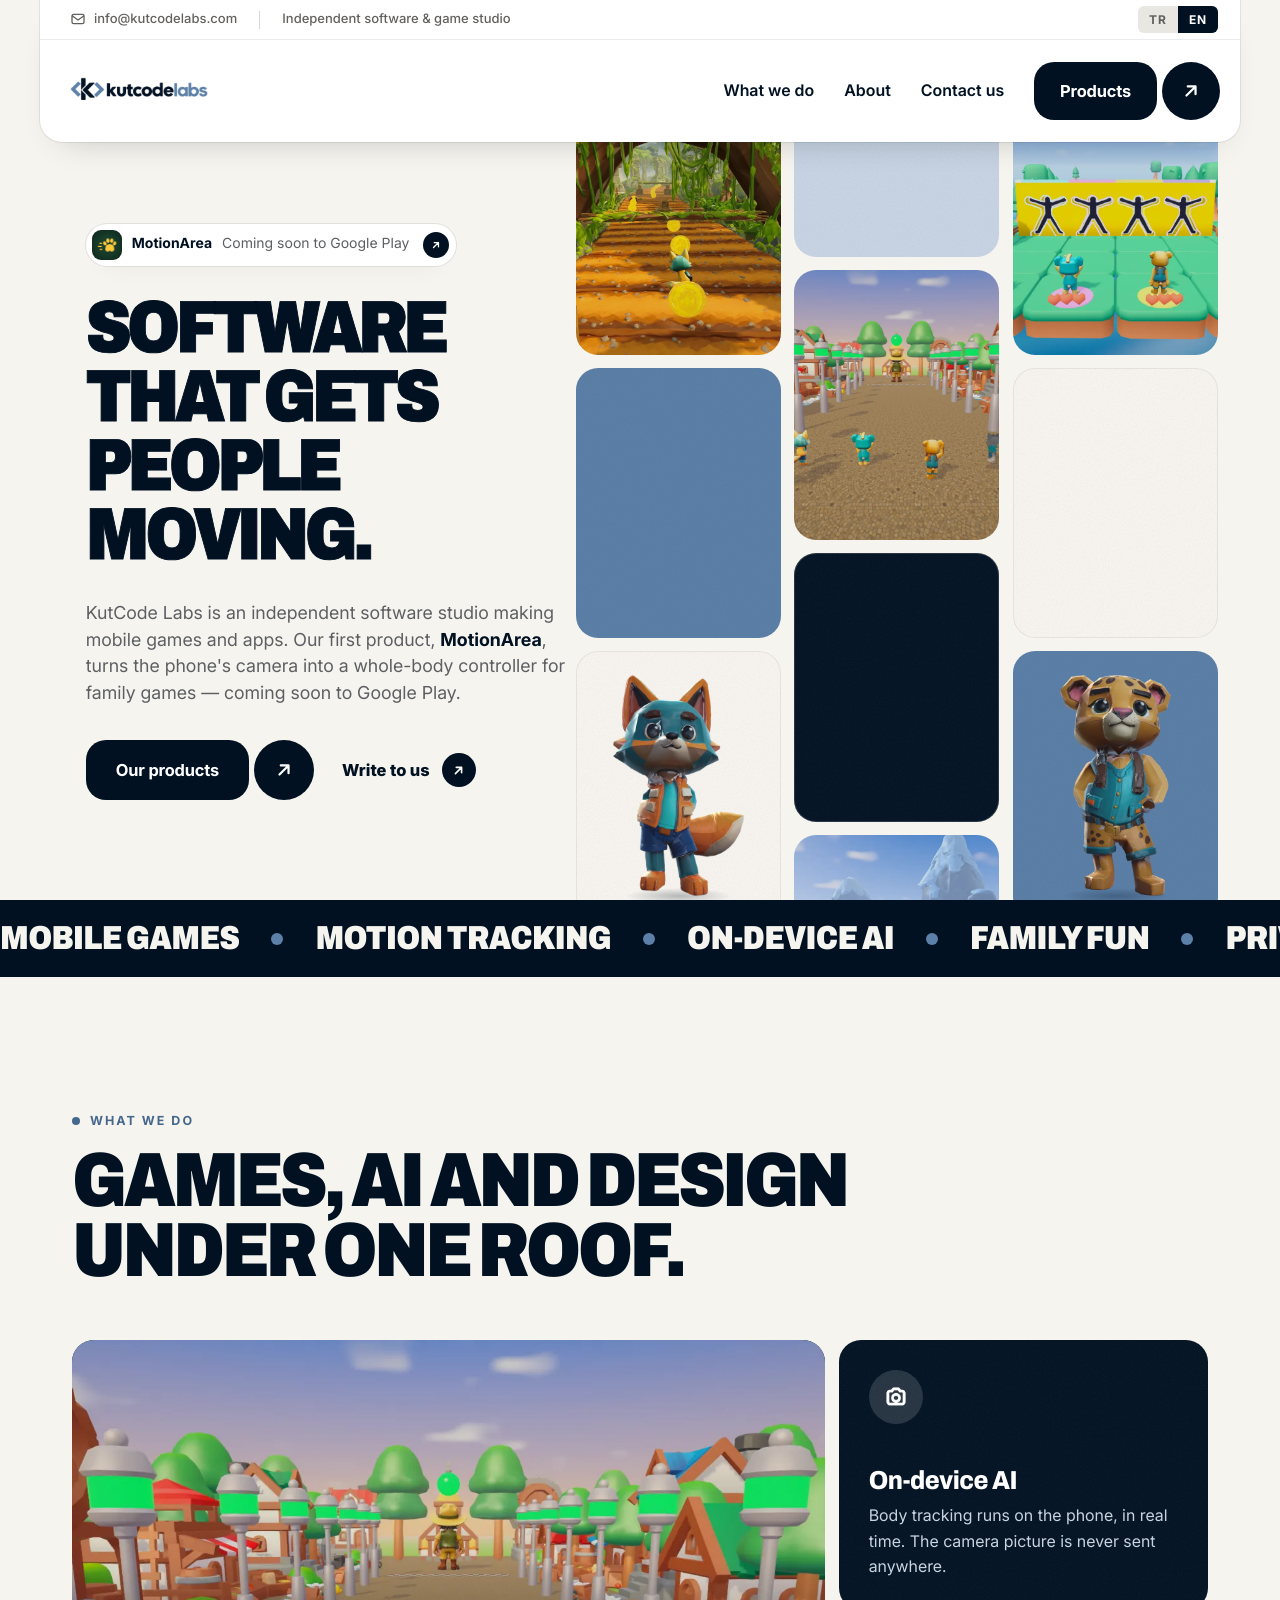
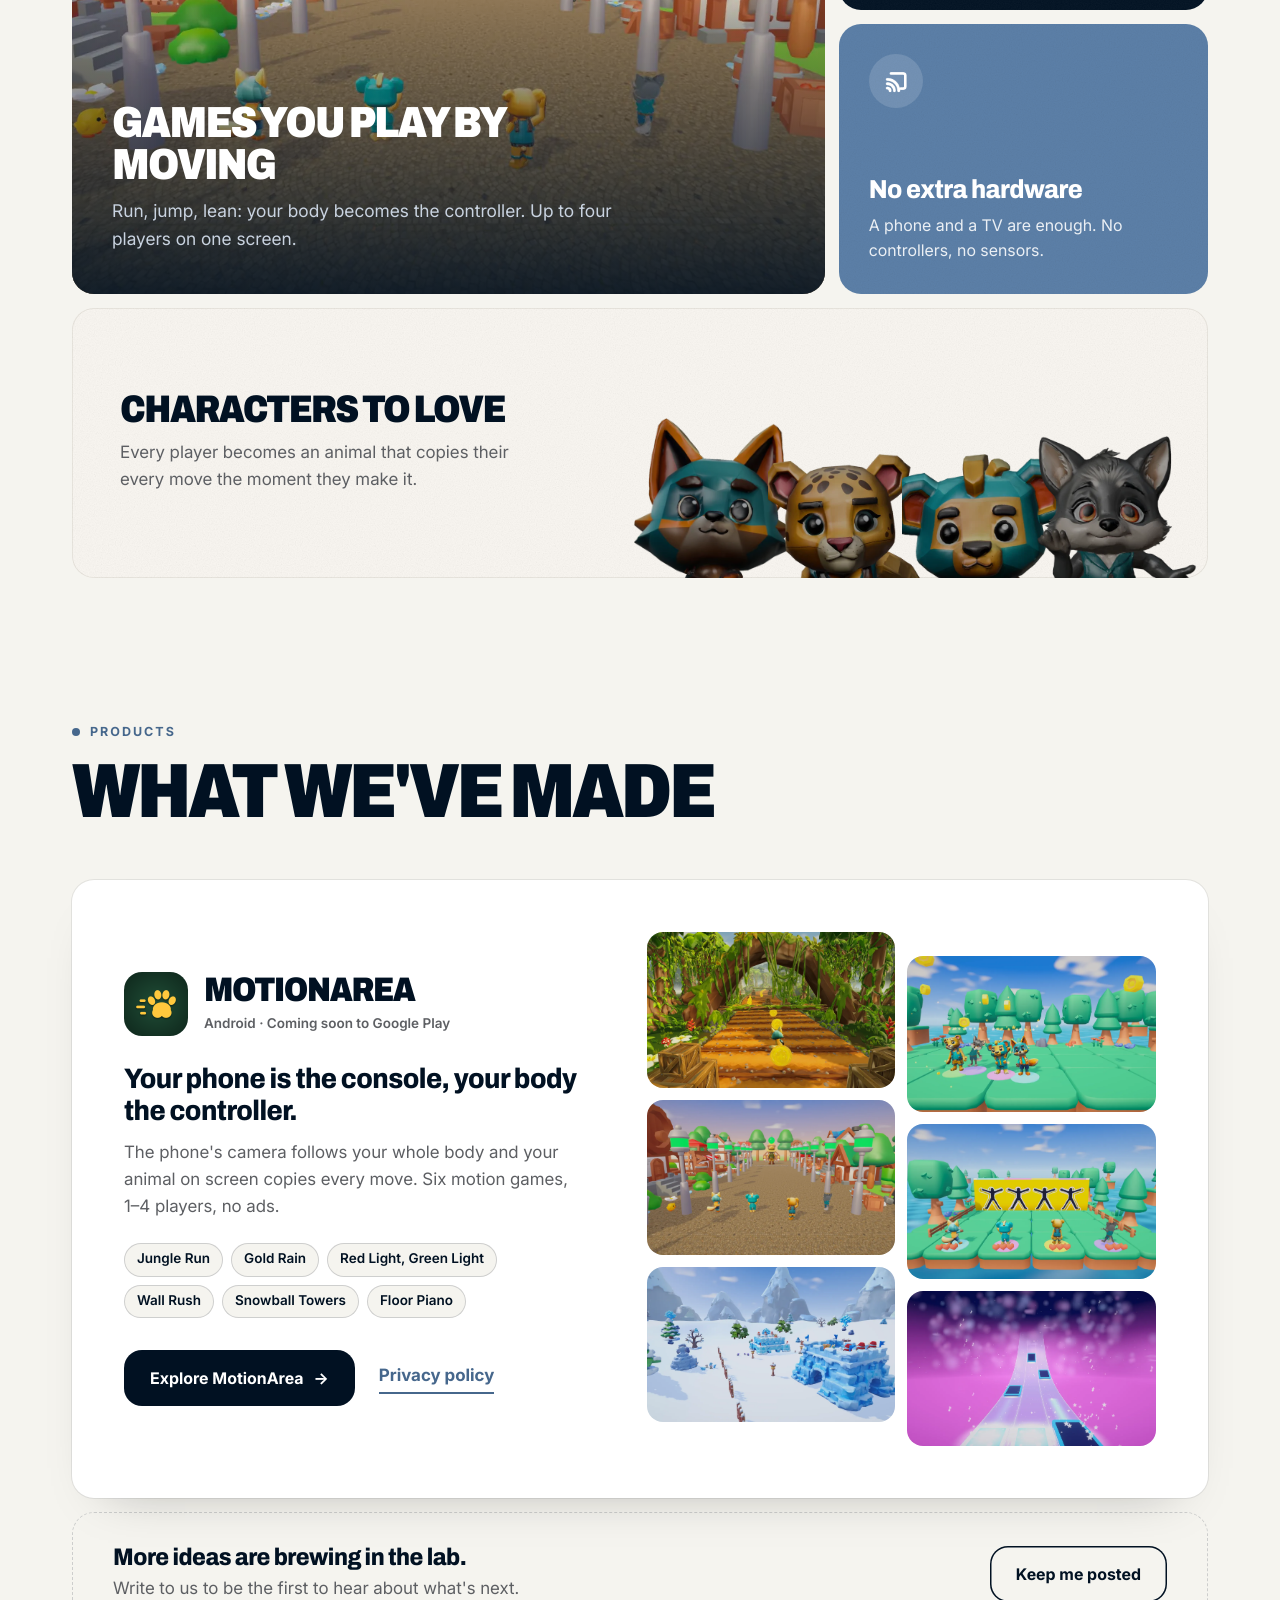
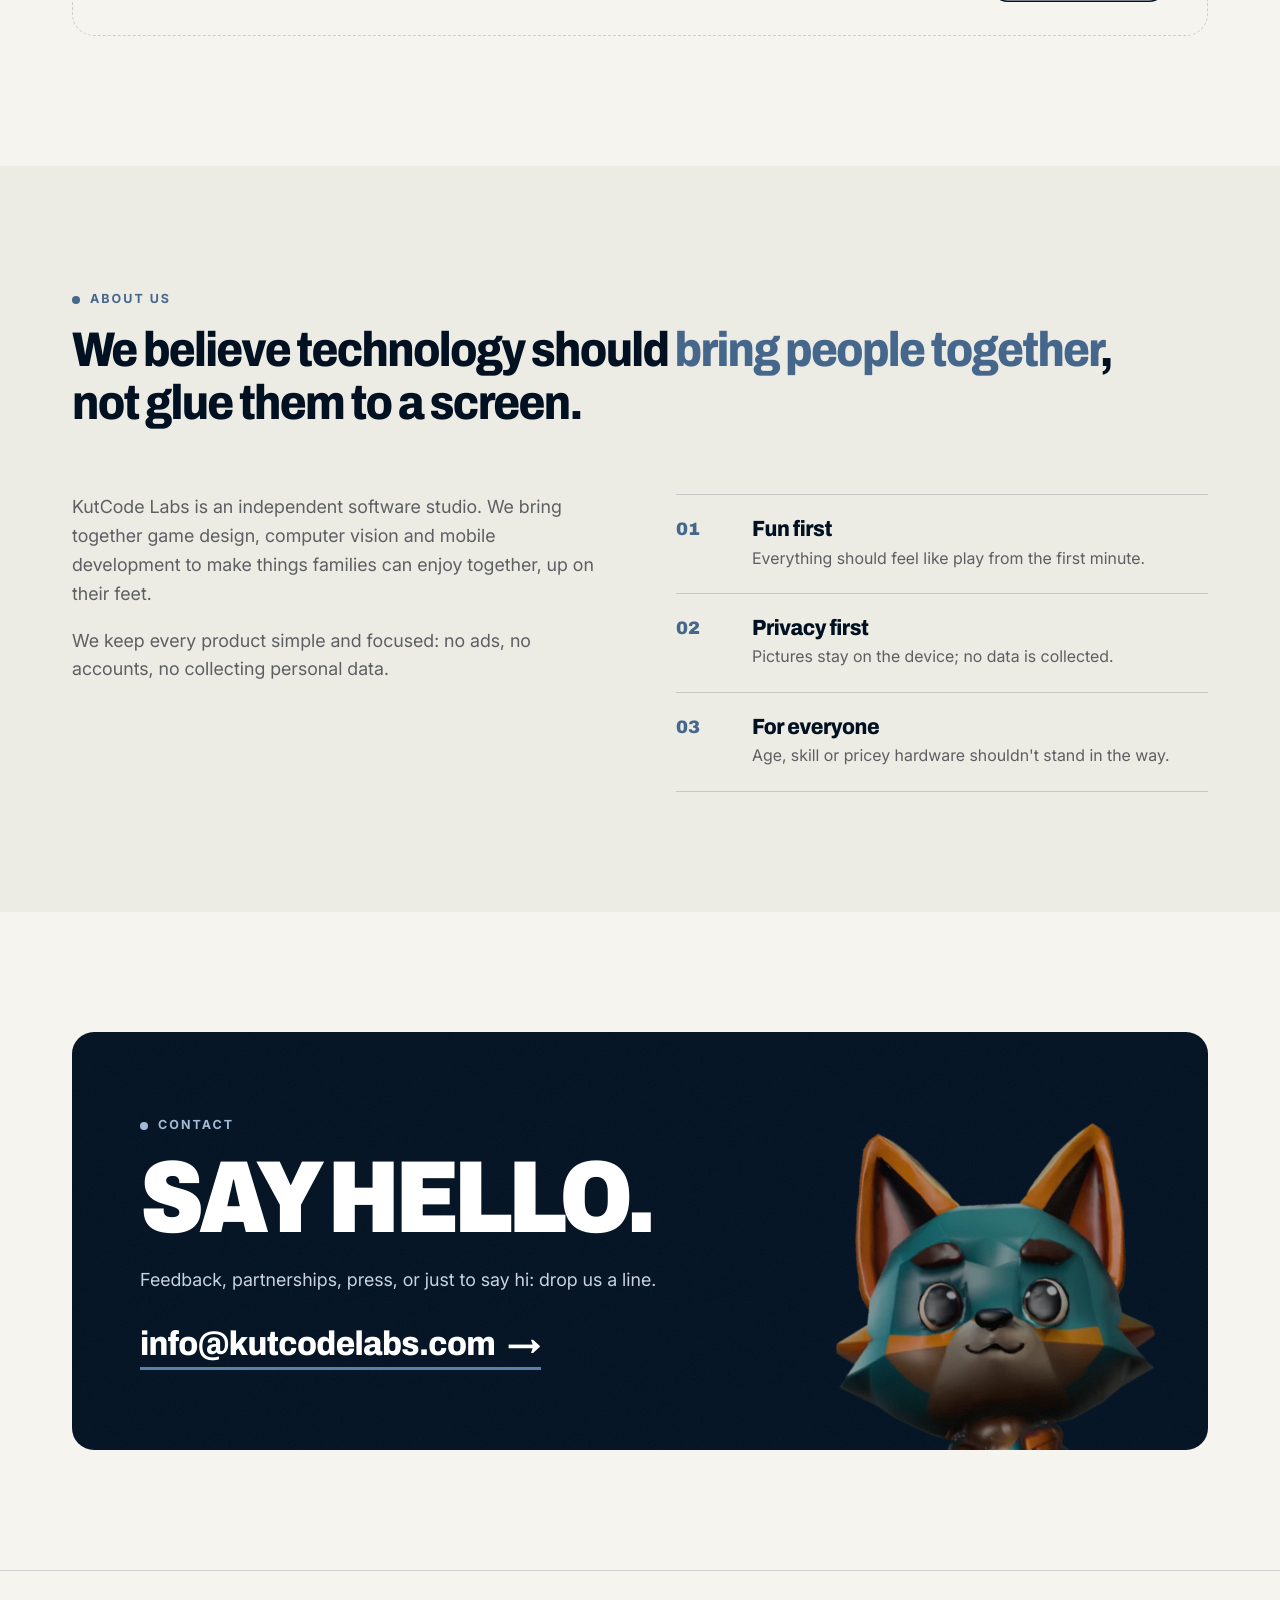
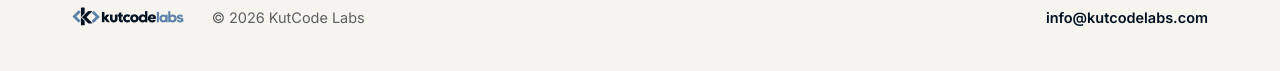
==== commit 16040587: "Header: the dark button goes to Products; Contact us sits beside About Co-Authored-By: Claude Opus 5" ====
--- a/index.html
+++ b/index.html
@@ -34,12 +34,11 @@
   <div class="main-row">
     <a class="brand" href="/" aria-label="KutCode Labs"><img src="/img/logo.png?v=2" alt="kutcodelabs" width="394" height="120"></a>
     <nav class="nav" aria-label="Main navigation">
-      <a href="/#products"><span lang="tr">Ürünler</span><span lang="en">Products</span><span class="dot-arrow"><svg viewBox="0 0 24 24" fill="none" stroke="currentColor" stroke-width="2.6" stroke-linecap="round" stroke-linejoin="round" aria-hidden="true"><path d="M5 12h14M13 6l6 6-6 6"/></svg></span></a>
-      <span class="nav-sep" aria-hidden="true"></span>
       <a href="/#what"><span lang="tr">Ne yapıyoruz</span><span lang="en">What we do</span></a>
       <a href="/#about"><span lang="tr">Hakkımızda</span><span lang="en">About</span></a>
+      <a href="/#contact"><span lang="tr">İletişim</span><span lang="en">Contact us</span></a>
     </nav>
-    <a class="cta-pair" href="/#contact"><span class="pill"><span lang="tr">Bize yazın</span><span lang="en">Write to us</span></span><span class="circ"><svg viewBox="0 0 24 24" fill="none" stroke="currentColor" stroke-width="2.4" stroke-linecap="round" stroke-linejoin="round" aria-hidden="true"><path d="M5 12h14M13 6l6 6-6 6"/></svg></span></a>
+    <a class="cta-pair" href="/#products"><span class="pill"><span lang="tr">Ürünler</span><span lang="en">Products</span></span><span class="circ"><svg viewBox="0 0 24 24" fill="none" stroke="currentColor" stroke-width="2.4" stroke-linecap="round" stroke-linejoin="round" aria-hidden="true"><path d="M5 12h14M13 6l6 6-6 6"/></svg></span></a>
     <button class="menu-btn" type="button" aria-expanded="false" aria-controls="menu"><span class="burger" aria-hidden="true"><i></i><i></i></span><span lang="tr">Menü</span><span lang="en">Menu</span></button>
   </div>
   <div class="panel" id="menu">
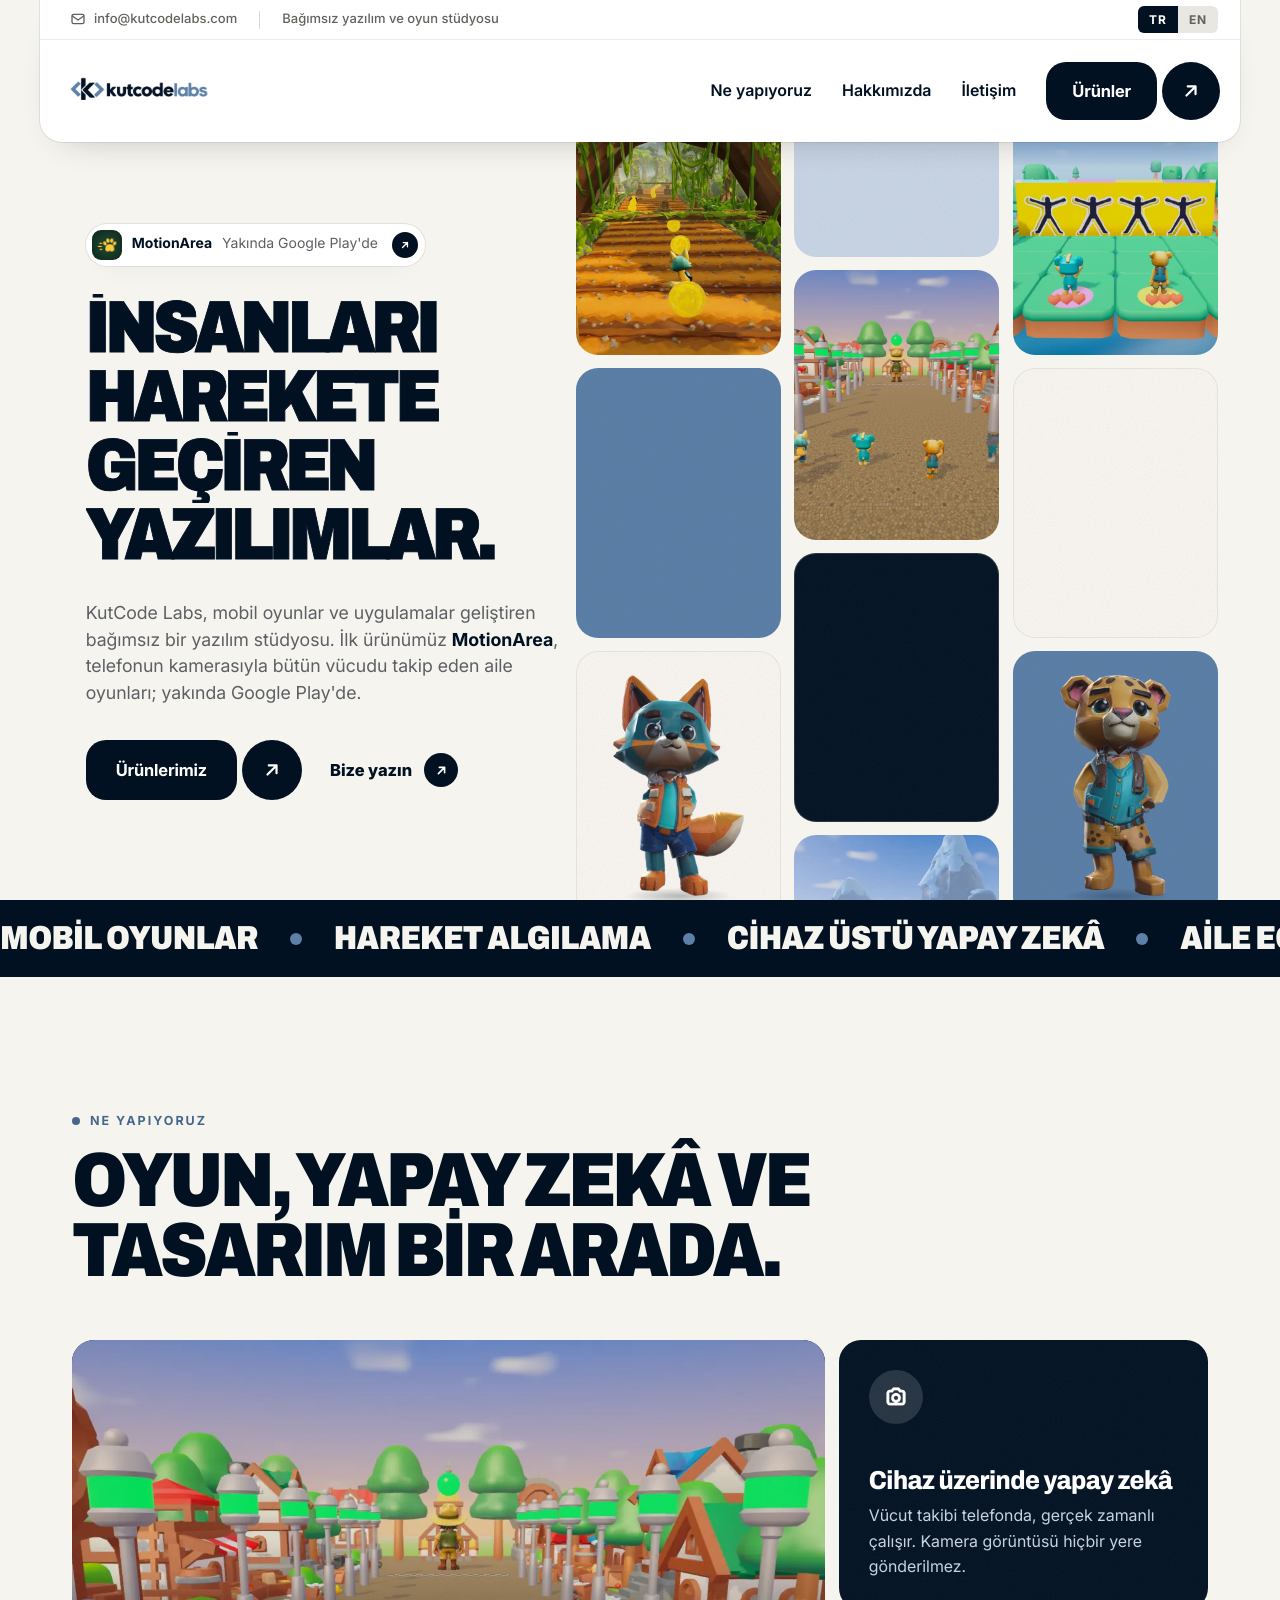
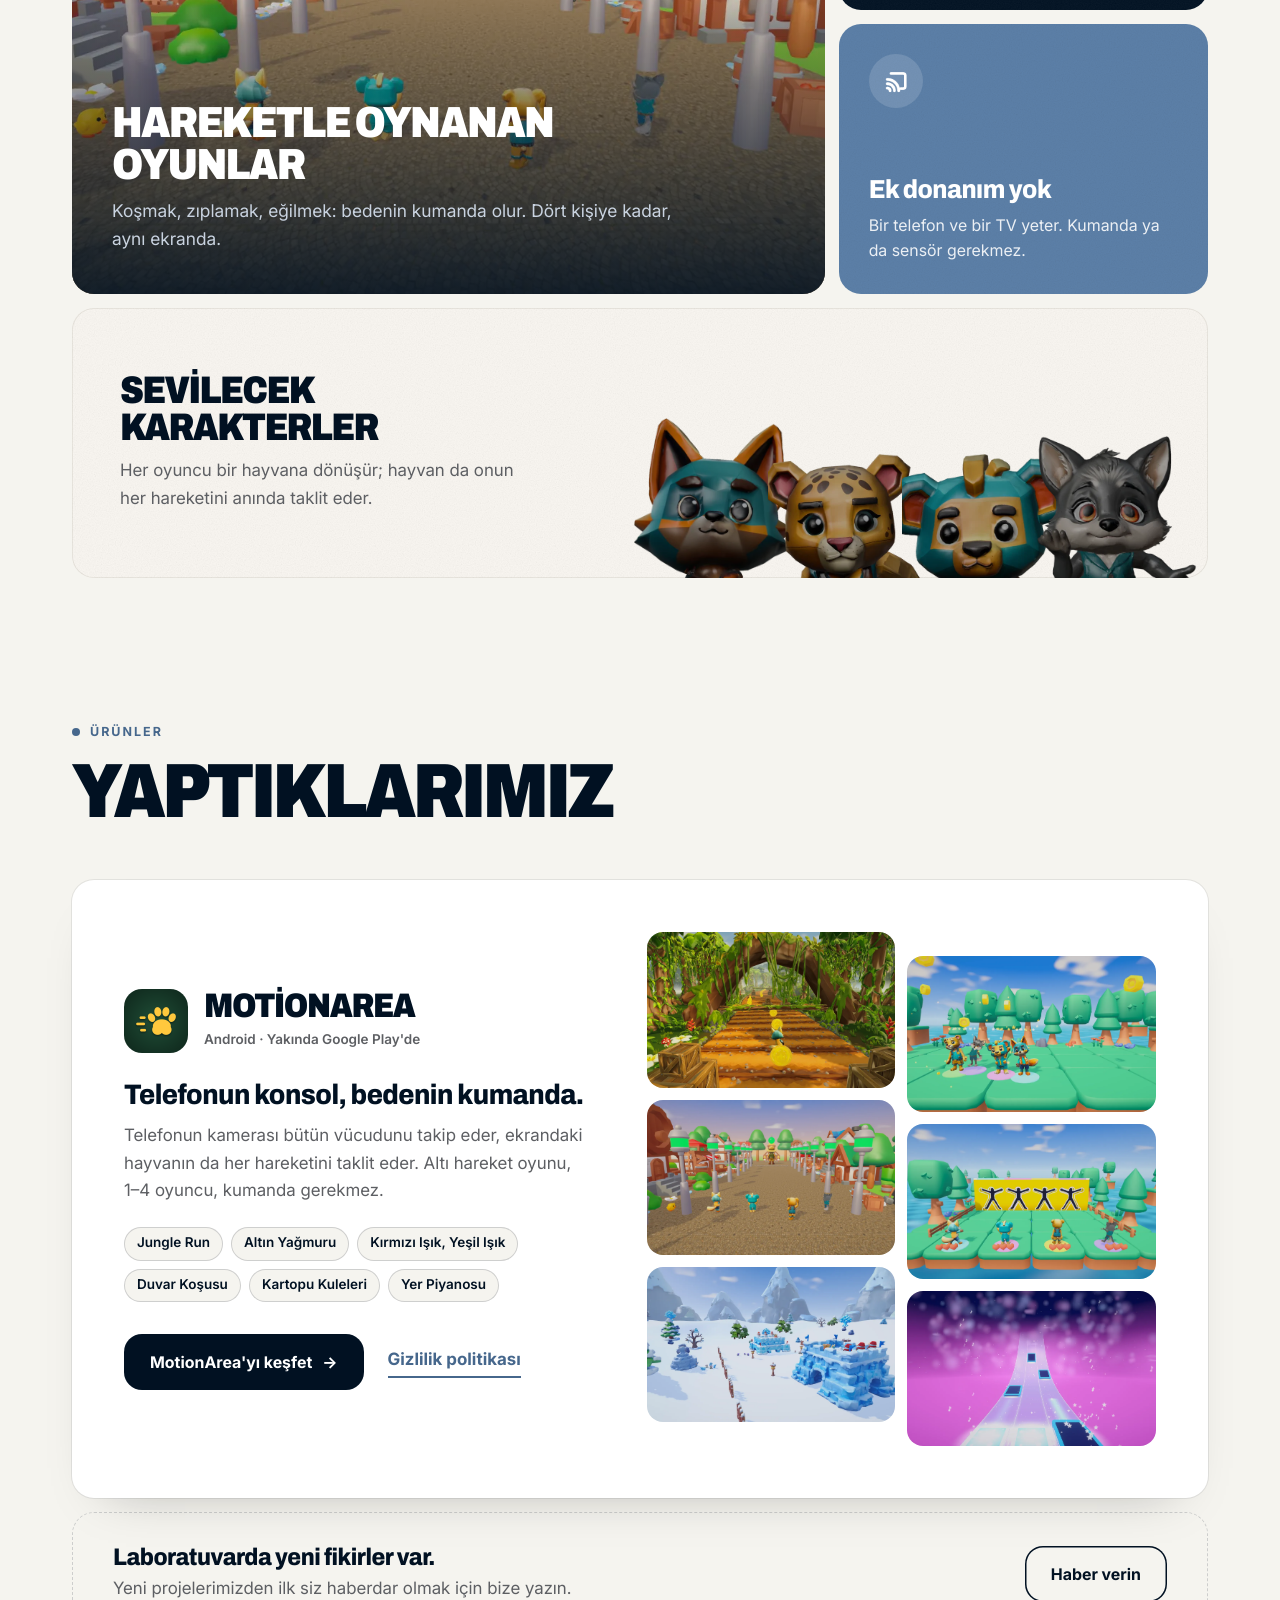
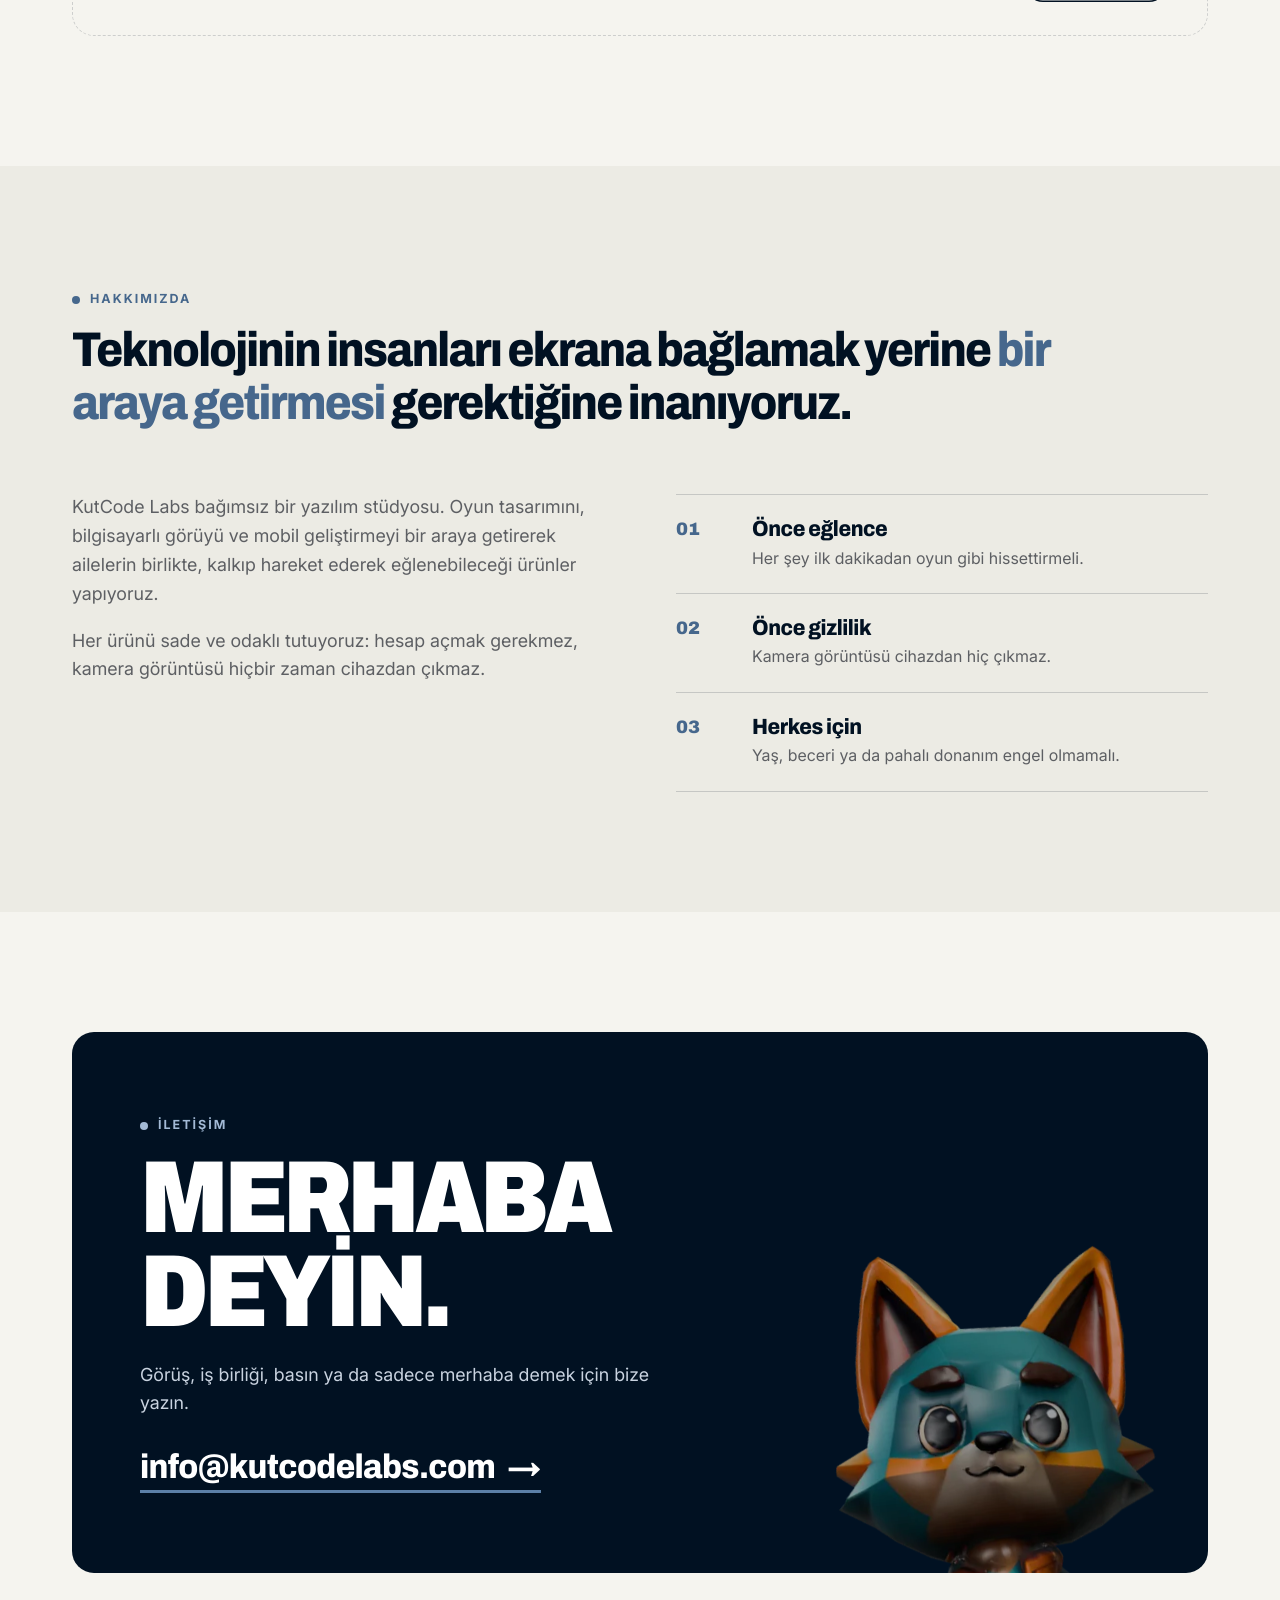
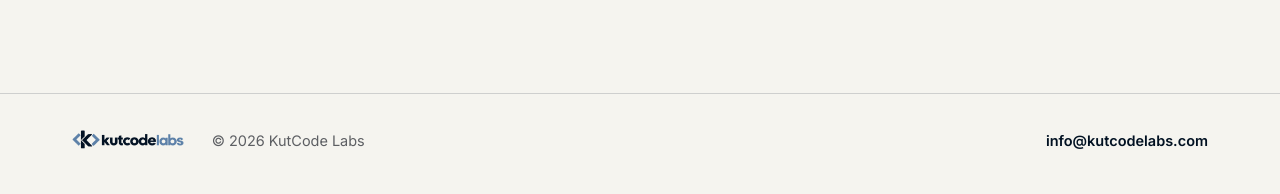
==== commit 5a6ec260: "SEO and AI-answer set-up, English pages at /en/, ads in the privacy policy - Search and sharing: per" ====
--- a/index.html
+++ b/index.html
@@ -1,25 +1,139 @@
 <!doctype html>
-<html lang="tr" data-lang="tr" data-title-tr="KutCode Labs — İnsanları harekete geçiren yazılımlar" data-title-en="KutCode Labs — Software that gets people moving">
+<html lang="tr" data-lang="tr" data-fixed-lang="tr">
 <head>
 <meta charset="utf-8">
 <meta name="viewport" content="width=device-width, initial-scale=1, viewport-fit=cover">
-<title>KutCode Labs — İnsanları harekete geçiren yazılımlar</title>
-<meta name="description" content="KutCode Labs, mobil oyunlar ve uygulamalar geliştiren bağımsız bir yazılım stüdyosu. İlk ürünümüz MotionArea: telefonun kamerasıyla bütün vücudu takip eden aile oyunları.">
-<meta property="og:title" content="KutCode Labs">
+<!-- seo:start -->
+<title>KutCode Labs — Hareketle oynanan mobil oyunlar ve uygulamalar</title>
+<meta name="description" content="Telefon kamerasıyla vücut hareketini algılayan mobil oyunlar geliştiren bağımsız stüdyo. İlk oyunumuz MotionArea: kumandasız, ailece 1–4 kişilik hareket oyunları.">
+<meta name="keywords" content="KutCode Labs, kutcodelabs, MotionArea, mobil oyun stüdyosu, bağımsız oyun stüdyosu, Türk oyun stüdyosu, hareketle oynanan oyun, hareket oyunu, kameralı oyun, telefon kamerasıyla oyun, vücut hareketiyle oynanan oyun, vücut takibi, hareket algılama, cihaz üzerinde yapay zekâ, aile oyunu, çocuk oyunu, parti oyunu, kumandasız oyun, Kinect alternatifi, TV'de oynanan telefon oyunu, Android oyun, mobil uygulama geliştirme">
+<meta name="author" content="KutCode Labs">
+<meta name="publisher" content="KutCode Labs">
+<meta name="robots" content="index, follow, max-image-preview:large, max-snippet:-1, max-video-preview:-1">
+<link rel="canonical" href="https://kutcodelabs.com/">
+<link rel="alternate" hreflang="tr" href="https://kutcodelabs.com/">
+<link rel="alternate" hreflang="en" href="https://kutcodelabs.com/en/">
+<link rel="alternate" hreflang="x-default" href="https://kutcodelabs.com/">
+<meta property="og:type" content="website">
 <meta property="og:site_name" content="KutCode Labs">
-<meta property="og:description" content="An independent software studio making mobile games and apps. Our first product: MotionArea.">
+<meta property="og:title" content="KutCode Labs — Hareketle oynanan mobil oyunlar ve uygulamalar">
+<meta property="og:description" content="Telefon kamerasıyla vücut hareketini algılayan mobil oyunlar geliştiren bağımsız stüdyo. İlk oyunumuz MotionArea: kumandasız, ailece 1–4 kişilik hareket oyunları.">
+<meta property="og:url" content="https://kutcodelabs.com/">
 <meta property="og:image" content="https://kutcodelabs.com/img/og-kutcode.jpg?v=2">
 <meta property="og:image:width" content="1200">
 <meta property="og:image:height" content="630">
-<meta property="og:url" content="https://kutcodelabs.com/">
+<meta property="og:image:alt" content="KutCode Labs logosu ve MotionArea'nın hayvan karakterleri">
+<meta property="og:locale" content="tr_TR">
+<meta property="og:locale:alternate" content="en_US">
+<meta name="twitter:card" content="summary_large_image">
+<meta name="twitter:title" content="KutCode Labs — Hareketle oynanan mobil oyunlar ve uygulamalar">
+<meta name="twitter:description" content="Telefon kamerasıyla vücut hareketini algılayan mobil oyunlar geliştiren bağımsız stüdyo. İlk oyunumuz MotionArea: kumandasız, ailece 1–4 kişilik hareket oyunları.">
+<meta name="twitter:image" content="https://kutcodelabs.com/img/og-kutcode.jpg?v=2">
+<meta name="twitter:image:alt" content="KutCode Labs logosu ve MotionArea'nın hayvan karakterleri">
 <meta name="theme-color" content="#f5f4ef">
+<meta name="application-name" content="KutCode Labs">
+<meta name="apple-mobile-web-app-title" content="KutCode Labs">
+<link rel="manifest" href="/site.webmanifest">
+<script type="application/ld+json">
+{
+ "@context": "https://schema.org",
+ "@graph": [
+  {
+   "@type": "Organization",
+   "@id": "https://kutcodelabs.com/#organization",
+   "name": "KutCode Labs",
+   "alternateName": "kutcodelabs",
+   "url": "https://kutcodelabs.com/",
+   "logo": {
+    "@type": "ImageObject",
+    "url": "https://kutcodelabs.com/img/logo.png",
+    "width": 394,
+    "height": 120
+   },
+   "image": "https://kutcodelabs.com/img/og-kutcode.jpg",
+   "email": "info@kutcodelabs.com",
+   "description": "KutCode Labs, telefon kamerası ve cihaz üzerinde çalışan yapay zekâyla, hareketle oynanan mobil oyunlar ve uygulamalar geliştiren bağımsız bir yazılım stüdyosudur.",
+   "founder": {
+    "@type": "Person",
+    "name": "Hilal Ulusoy"
+   },
+   "contactPoint": {
+    "@type": "ContactPoint",
+    "contactType": "customer support",
+    "email": "info@kutcodelabs.com",
+    "availableLanguage": [
+     "Turkish",
+     "English"
+    ]
+   },
+   "knowsAbout": [
+    "mobile game development",
+    "motion games",
+    "computer vision",
+    "body tracking",
+    "on-device machine learning",
+    "family games",
+    "Unity",
+    "Android"
+   ]
+  },
+  {
+   "@type": "WebSite",
+   "@id": "https://kutcodelabs.com/#website",
+   "url": "https://kutcodelabs.com/",
+   "name": "KutCode Labs",
+   "inLanguage": [
+    "tr",
+    "en"
+   ],
+   "publisher": {
+    "@id": "https://kutcodelabs.com/#organization"
+   }
+  },
+  {
+   "@type": "WebPage",
+   "@id": "https://kutcodelabs.com/#webpage",
+   "url": "https://kutcodelabs.com/",
+   "name": "KutCode Labs — Hareketle oynanan mobil oyunlar ve uygulamalar",
+   "description": "Telefon kamerasıyla vücut hareketini algılayan mobil oyunlar geliştiren bağımsız stüdyo. İlk oyunumuz MotionArea: kumandasız, ailece 1–4 kişilik hareket oyunları.",
+   "inLanguage": "tr",
+   "isPartOf": {
+    "@id": "https://kutcodelabs.com/#website"
+   },
+   "about": {
+    "@id": "https://kutcodelabs.com/#organization"
+   },
+   "primaryImageOfPage": {
+    "@type": "ImageObject",
+    "url": "https://kutcodelabs.com/img/og-kutcode.jpg"
+   },
+   "dateModified": "2026-10-13"
+  },
+  {
+   "@type": [
+    "VideoGame",
+    "MobileApplication"
+   ],
+   "@id": "https://kutcodelabs.com/motionarea/#app",
+   "name": "MotionArea",
+   "url": "https://kutcodelabs.com/motionarea/",
+   "operatingSystem": "Android",
+   "applicationCategory": "GameApplication",
+   "publisher": {
+    "@id": "https://kutcodelabs.com/#organization"
+   }
+  }
+ ]
+}
+</script>
+<!-- seo:end -->
 <link rel="icon" type="image/png" href="/favicon.png?v=2">
 <link rel="apple-touch-icon" href="/apple-touch-icon.png?v=2">
 <link rel="preconnect" href="https://fonts.googleapis.com">
 <link rel="preconnect" href="https://fonts.gstatic.com" crossorigin>
 <link href="https://fonts.googleapis.com/css2?family=Archivo:wdth,wght@62..125,100..900&family=Inter:wght@400;500;600;700;800&display=swap" rel="stylesheet">
-<link rel="stylesheet" href="/styles.css?v=14">
-<script src="/lang.js?v=3" defer></script>
+<link rel="stylesheet" href="/styles.css?v=15">
+<script src="/lang.js?v=5" defer></script>
 <script src="/site.js?v=2" defer></script>
 </head>
 <body class="home">
@@ -119,15 +233,15 @@
   </div>
 
   <!-- What we do, as tiles of different sizes. -->
-  <section id="what" class="what">
-    <div class="wrap">
+  <section class="what">
+    <div class="wrap" id="what">
       <div class="what-head" data-reveal>
         <div class="kicker"><span lang="tr">Ne yapıyoruz</span><span lang="en">What we do</span></div>
         <h2><span lang="tr">Oyun, yapay zekâ ve tasarım bir arada.</span><span lang="en">Games, AI and design under one roof.</span></h2>
       </div>
       <div class="bento">
         <article class="tile tile-play" data-reveal>
-          <img src="/img/hero-red-light.webp" alt="" width="1920" height="864" loading="lazy">
+          <img src="/img/hero-red-light.webp" alt="MotionArea Kırmızı Işık, Yeşil Işık oyununda dört oyuncu hayvan karakterleriyle koşuyor" width="1920" height="864" loading="lazy">
           <div class="tile-text">
             <h3><span lang="tr">Hareketle oynanan oyunlar</span><span lang="en">Games you play by moving</span></h3>
             <p><span lang="tr">Koşmak, zıplamak, eğilmek: bedenin kumanda olur. Dört kişiye kadar, aynı ekranda.</span><span lang="en">Run, jump, lean: your body becomes the controller. Up to four players on one screen.</span></p>
@@ -179,7 +293,7 @@
             </div>
           </div>
           <p class="product-line"><span lang="tr">Telefonun konsol, bedenin kumanda.</span><span lang="en">Your phone is the console, your body the controller.</span></p>
-          <p><span lang="tr">Telefonun kamerası bütün vücudunu takip eder, ekrandaki hayvanın da her hareketini taklit eder. Altı hareket oyunu, 1–4 oyuncu, reklam yok.</span><span lang="en">The phone's camera follows your whole body and your animal on screen copies every move. Six motion games, 1–4 players, no ads.</span></p>
+          <p><span lang="tr">Telefonun kamerası bütün vücudunu takip eder, ekrandaki hayvanın da her hareketini taklit eder. Altı hareket oyunu, 1–4 oyuncu, kumanda gerekmez.</span><span lang="en">The phone's camera follows your whole body and your animal on screen copies every move. Six motion games, 1–4 players, no controller needed.</span></p>
           <ul class="chips">
             <li>Jungle Run</li>
             <li><span lang="tr">Altın Yağmuru</span><span lang="en">Gold Rain</span></li>
@@ -194,12 +308,12 @@
           </div>
         </div>
         <a class="mosaic" href="/motionarea/" aria-label="MotionArea">
-          <img src="/img/hero-jungle-run.webp" alt="" width="1920" height="864" loading="lazy">
-          <img src="/img/hero-gold-rain.webp" alt="" width="1920" height="864" loading="lazy">
-          <img src="/img/hero-red-light.webp" alt="" width="1920" height="864" loading="lazy">
-          <img src="/img/hero-wall-rush.webp" alt="" width="1920" height="864" loading="lazy">
-          <img src="/img/hero-snowball-towers.webp" alt="" width="1920" height="864" loading="lazy">
-          <img src="/img/hero-floor-piano.webp" alt="" width="1920" height="864" loading="lazy">
+          <img src="/img/hero-jungle-run.webp" alt="MotionArea hareket oyunu: Jungle Run" width="1920" height="864" loading="lazy">
+          <img src="/img/hero-gold-rain.webp" alt="MotionArea hareket oyunu: Altın Yağmuru" width="1920" height="864" loading="lazy">
+          <img src="/img/hero-red-light.webp" alt="MotionArea hareket oyunu: Kırmızı Işık, Yeşil Işık" width="1920" height="864" loading="lazy">
+          <img src="/img/hero-wall-rush.webp" alt="MotionArea hareket oyunu: Duvar Koşusu" width="1920" height="864" loading="lazy">
+          <img src="/img/hero-snowball-towers.webp" alt="MotionArea hareket oyunu: Kartopu Kuleleri" width="1920" height="864" loading="lazy">
+          <img src="/img/hero-floor-piano.webp" alt="MotionArea hareket oyunu: Yer Piyanosu" width="1920" height="864" loading="lazy">
         </a>
       </article>
       <div class="lab" data-reveal>
@@ -212,8 +326,8 @@
     </div>
   </section>
 
-  <section id="about" class="about">
-    <div class="wrap">
+  <section class="about">
+    <div class="wrap" id="about">
       <div class="kicker" data-reveal><span lang="tr">Hakkımızda</span><span lang="en">About us</span></div>
       <p class="statement" data-reveal>
         <span lang="tr">Teknolojinin insanları ekrana bağlamak yerine <em>bir araya getirmesi</em> gerektiğine inanıyoruz.</span>
@@ -222,19 +336,19 @@
       <div class="about-grid">
         <div class="about-text" data-reveal>
           <p><span lang="tr">KutCode Labs bağımsız bir yazılım stüdyosu. Oyun tasarımını, bilgisayarlı görüyü ve mobil geliştirmeyi bir araya getirerek ailelerin birlikte, kalkıp hareket ederek eğlenebileceği ürünler yapıyoruz.</span><span lang="en">KutCode Labs is an independent software studio. We bring together game design, computer vision and mobile development to make things families can enjoy together, up on their feet.</span></p>
-          <p><span lang="tr">Her ürünü sade ve odaklı tutuyoruz: reklam yok, hesap yok, kişisel veri toplamak yok.</span><span lang="en">We keep every product simple and focused: no ads, no accounts, no collecting personal data.</span></p>
+          <p><span lang="tr">Her ürünü sade ve odaklı tutuyoruz: hesap açmak gerekmez, kamera görüntüsü hiçbir zaman cihazdan çıkmaz.</span><span lang="en">We keep every product simple and focused: no account to create, and the camera picture never leaves the device.</span></p>
         </div>
         <ol class="values" data-reveal>
           <li><b>01</b><div><h3><span lang="tr">Önce eğlence</span><span lang="en">Fun first</span></h3><p><span lang="tr">Her şey ilk dakikadan oyun gibi hissettirmeli.</span><span lang="en">Everything should feel like play from the first minute.</span></p></div></li>
-          <li><b>02</b><div><h3><span lang="tr">Önce gizlilik</span><span lang="en">Privacy first</span></h3><p><span lang="tr">Görüntü cihazdan çıkmaz, veri toplanmaz.</span><span lang="en">Pictures stay on the device; no data is collected.</span></p></div></li>
+          <li><b>02</b><div><h3><span lang="tr">Önce gizlilik</span><span lang="en">Privacy first</span></h3><p><span lang="tr">Kamera görüntüsü cihazdan hiç çıkmaz.</span><span lang="en">The camera picture never leaves the device.</span></p></div></li>
           <li><b>03</b><div><h3><span lang="tr">Herkes için</span><span lang="en">For everyone</span></h3><p><span lang="tr">Yaş, beceri ya da pahalı donanım engel olmamalı.</span><span lang="en">Age, skill or pricey hardware shouldn't stand in the way.</span></p></div></li>
         </ol>
       </div>
     </div>
   </section>
 
-  <section id="contact" class="contact">
-    <div class="wrap">
+  <section class="contact">
+    <div class="wrap" id="contact">
       <div class="contact-card" data-reveal>
         <img class="peek" src="/img/animals/fox.webp" alt="" width="381" height="420" loading="lazy">
         <div class="contact-text">
--- a/styles.css
+++ b/styles.css
@@ -463,6 +463,24 @@
   content: ""; flex: 0 0 30px; height: 30px; border-radius: 50%;
   background: var(--steel) url("data:image/svg+xml,%3Csvg xmlns='http://www.w3.org/2000/svg' viewBox='0 0 24 24' fill='none' stroke='white' stroke-width='3' stroke-linecap='round' stroke-linejoin='round'%3E%3Cpath d='M5 12.5l4.5 4.5L19 7.5'/%3E%3C/svg%3E") center / 16px no-repeat;
 }
+
+/* FAQ: a question per line; tapping one opens its answer. */
+.faq { padding: 130px 0 0; }
+.faq h2 { font-size: clamp(40px, 5vw, 76px); margin-bottom: 40px; }
+.faq-list { max-width: 960px; border-top: 1px solid var(--rule); }
+.faq details { border-bottom: 1px solid var(--rule); }
+.faq summary {
+  list-style: none; cursor: pointer; display: flex; align-items: center; justify-content: space-between; gap: 20px; padding: 22px 0;
+  font: 800 clamp(19px, 1.8vw, 25px)/1.25 var(--display); font-stretch: 92%; letter-spacing: -.02em;
+}
+.faq summary::-webkit-details-marker { display: none; }
+.faq summary::after {
+  content: "+"; flex: none; display: grid; place-items: center; width: 36px; height: 36px; border-radius: 50%;
+  background: var(--ink); color: #fff; font: 500 22px/1 var(--sans); transition: transform .35s var(--expo);
+}
+.faq details[open] summary::after { transform: rotate(45deg); }
+.faq summary:hover { color: var(--steel-deep); }
+.faq details p { margin: 0 0 24px; max-width: 780px; color: var(--ink-soft); font-size: 17px; }
 
 /* ── Policy pages ── */
 .doc { max-width: 780px; margin: 0 auto; padding: calc(var(--hdr-h) + 56px) 24px 90px; }
@@ -576,6 +594,8 @@
   .products { padding: 0 0 88px; }
   .about, .contact { padding: 88px 0; }
   .privacy { padding-top: 88px; }
+  .faq { padding-top: 88px; }
+  .faq h2 { margin-bottom: 28px; }
   .games { padding-bottom: 40px; }
   .list { margin: 0 -18px; padding: 6px 18px 26px; scroll-padding: 0 18px; }
   .g { flex-basis: 84%; }
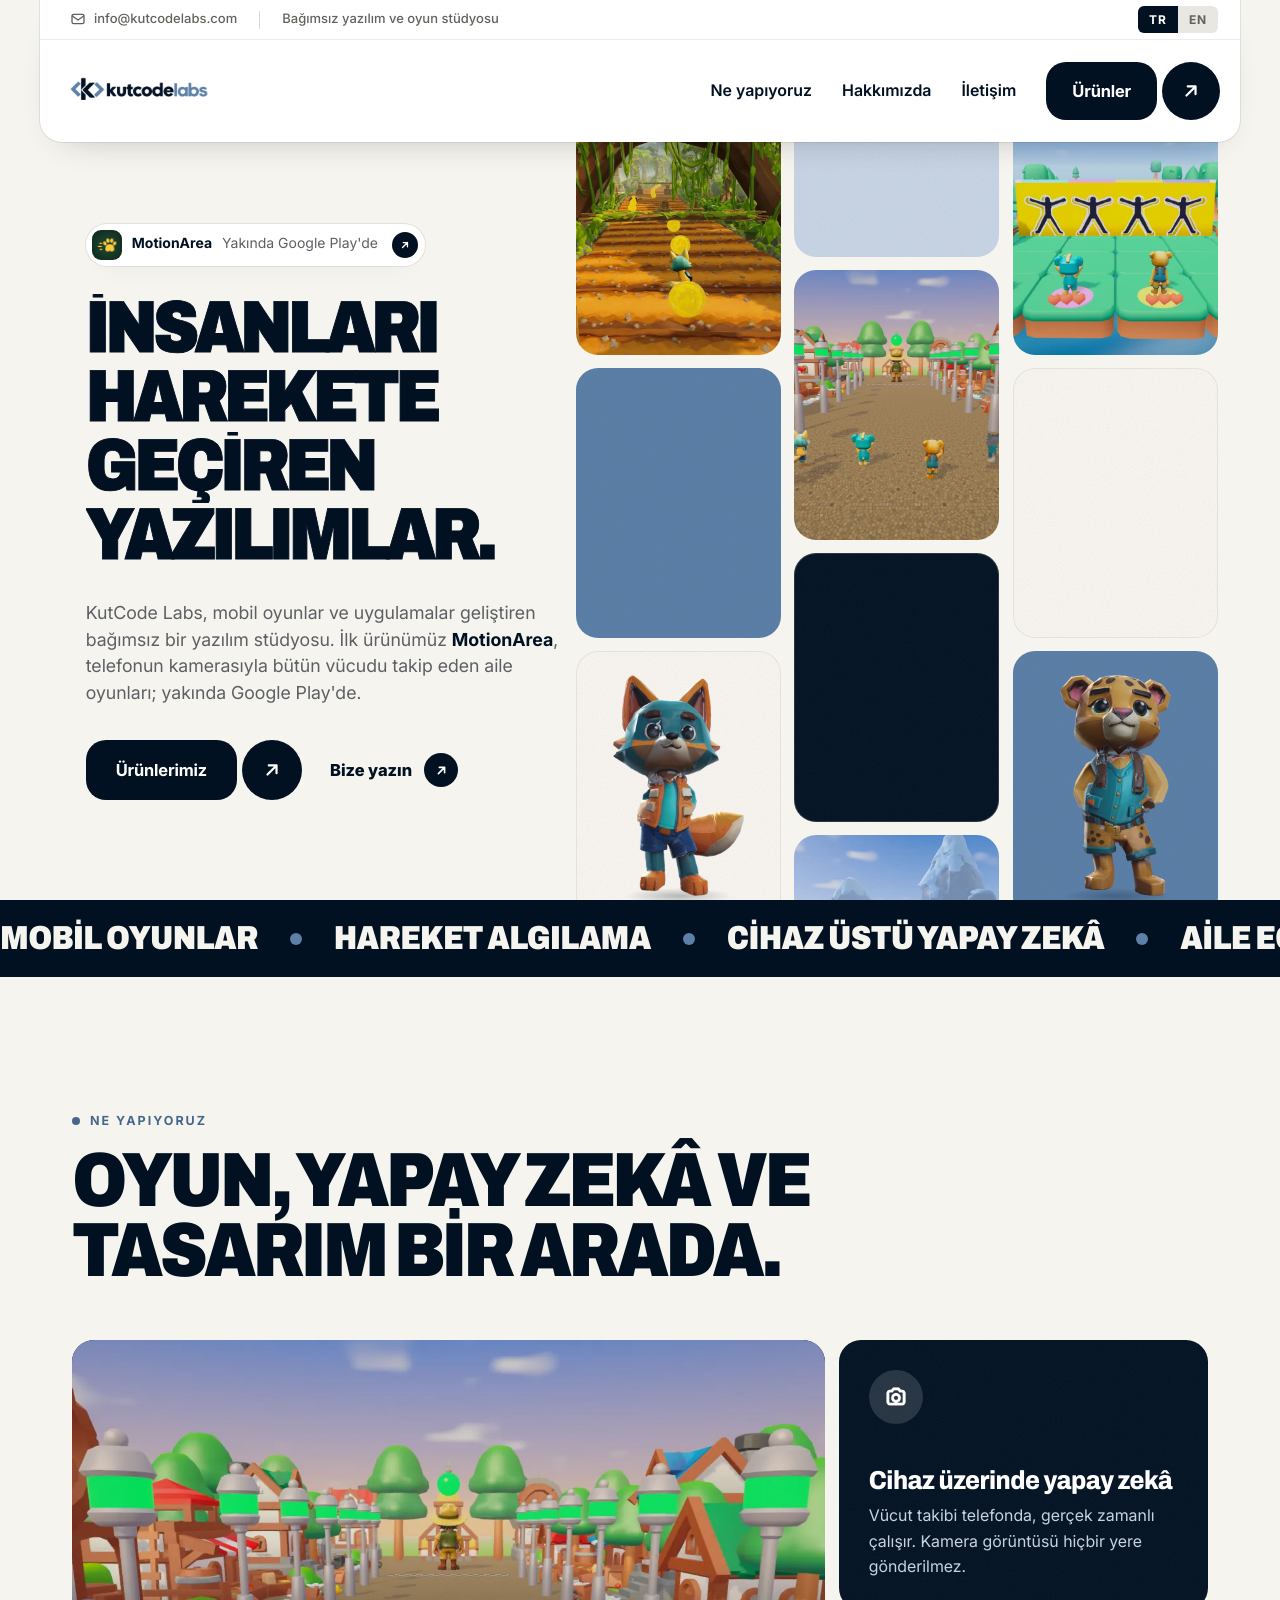
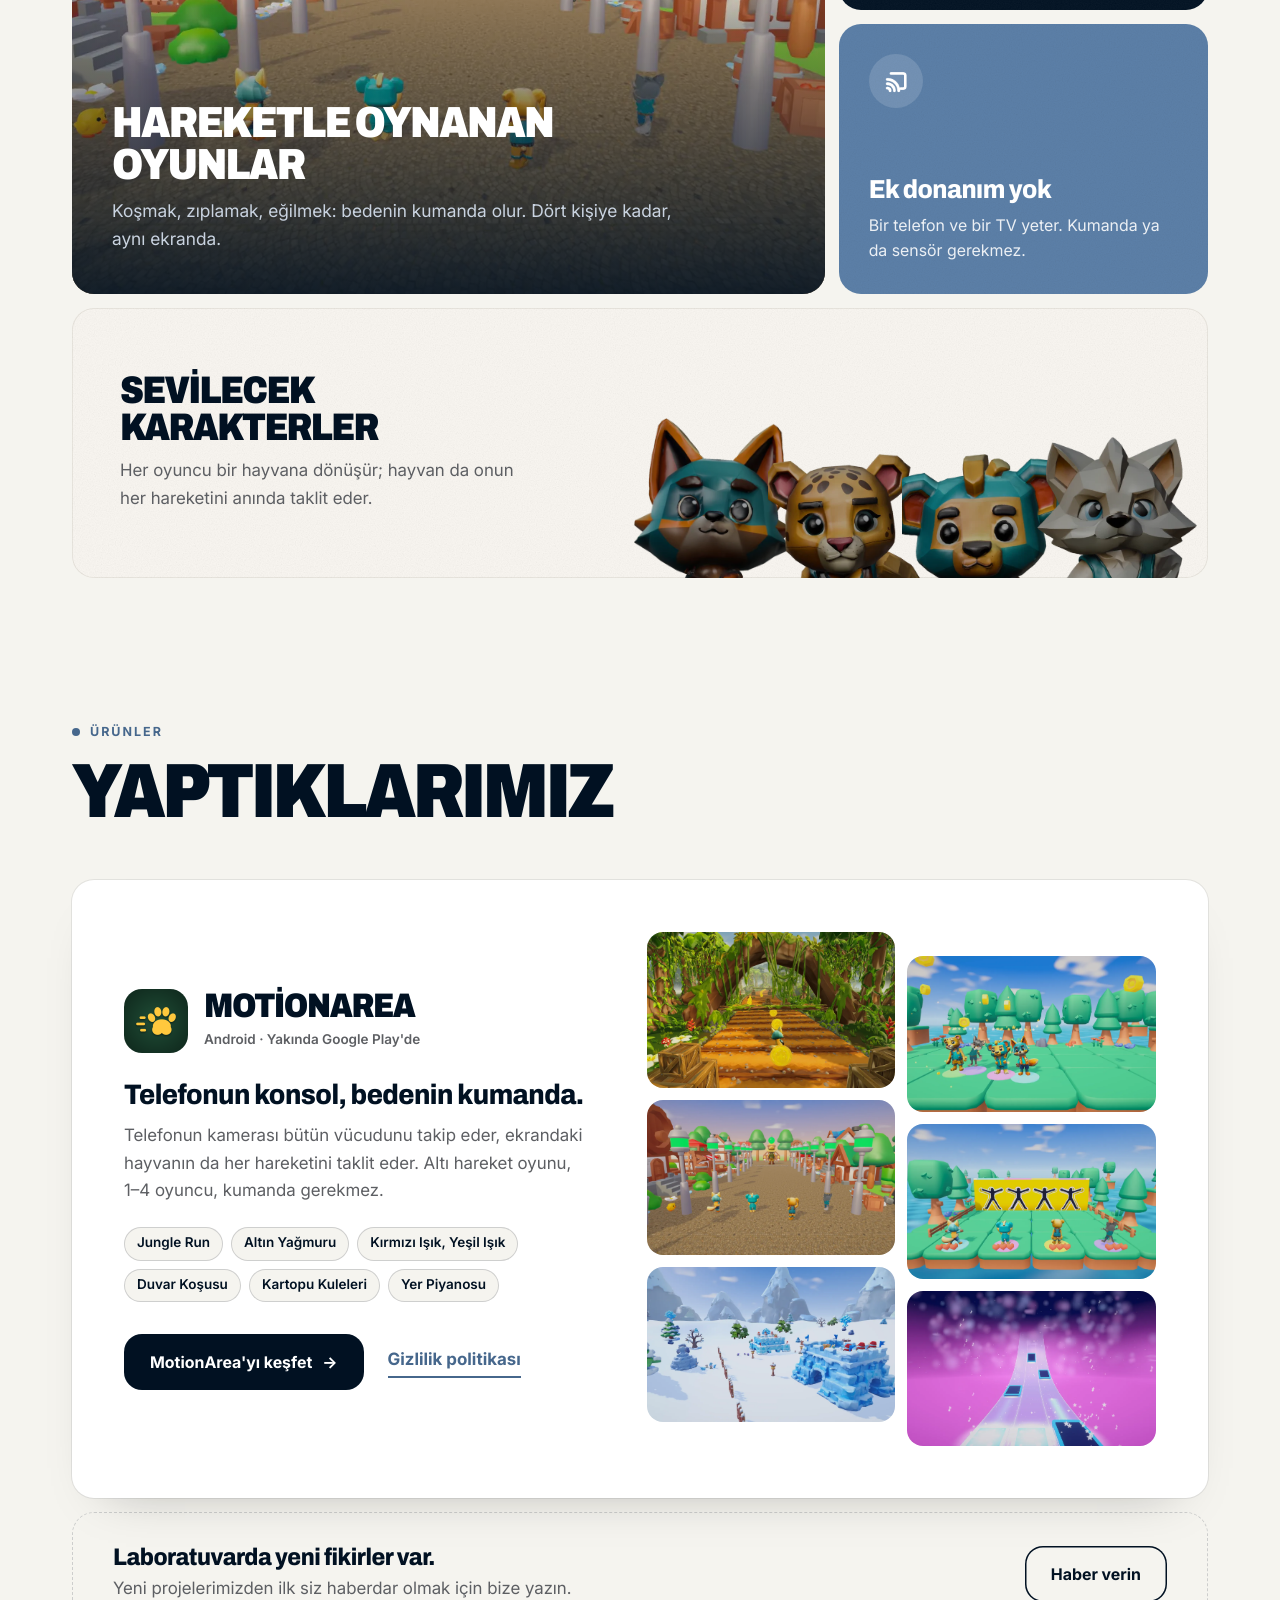
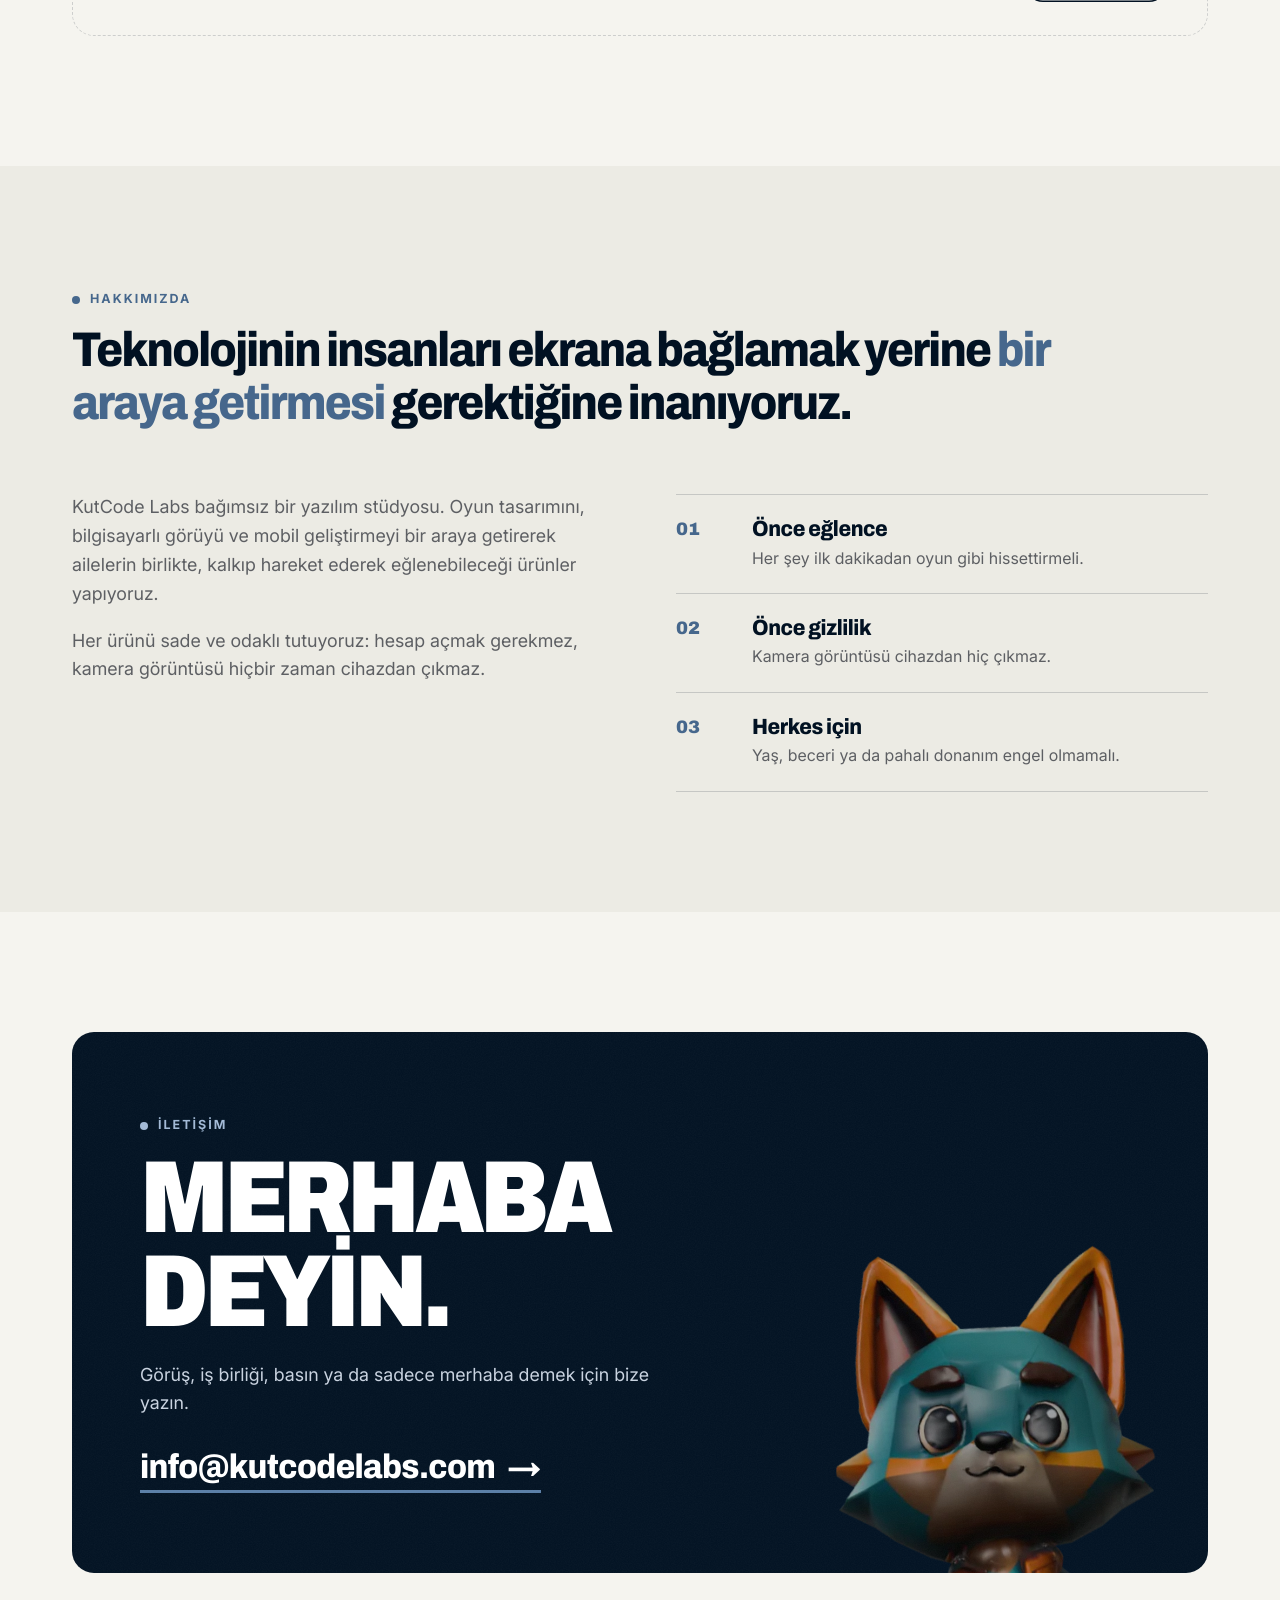
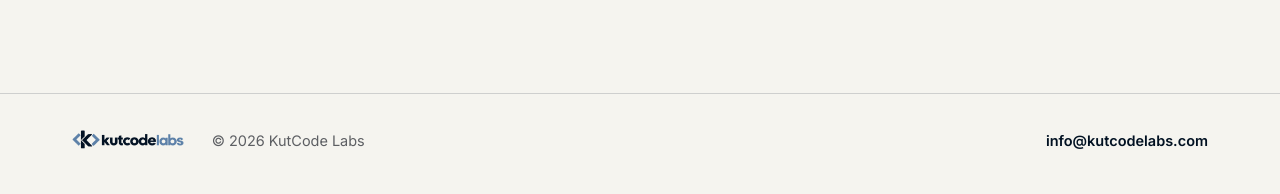
==== commit 2612a719: "The new wolf on the site: its face and a standing full-body picture The wolf is now the Rodin model " ====
--- a/index.html
+++ b/index.html
@@ -214,7 +214,7 @@
         <div class="cell dark"></div>
         <div class="cell ph" style="--pic: url('/img/hero-snowball-towers.webp'); --pos: 40% 50%"></div>
         <div class="cell steel"></div>
-        <div class="cell sand pet full"><img src="/img/animals-full/wolf-run.webp" alt="" width="365" height="640"></div>
+        <div class="cell sand pet full"><img src="/img/animals-full/wolf-idle.webp" alt="" width="381" height="640"></div>
       </div>
       <div class="col c3">
         <div class="cell ph" style="--pic: url('/img/hero-wall-rush.webp')"></div>
@@ -270,7 +270,7 @@
             <img src="/img/animals/fox.webp" alt="" width="381" height="420" loading="lazy">
             <img src="/img/animals/leopard.webp" alt="" width="420" height="367" loading="lazy">
             <img src="/img/animals/lion.webp" alt="" width="420" height="367" loading="lazy">
-            <img src="/img/animals/wolf.webp" alt="" width="420" height="416" loading="lazy">
+            <img src="/img/animals/wolf.webp" alt="" width="420" height="413" loading="lazy">
           </div>
         </article>
       </div>
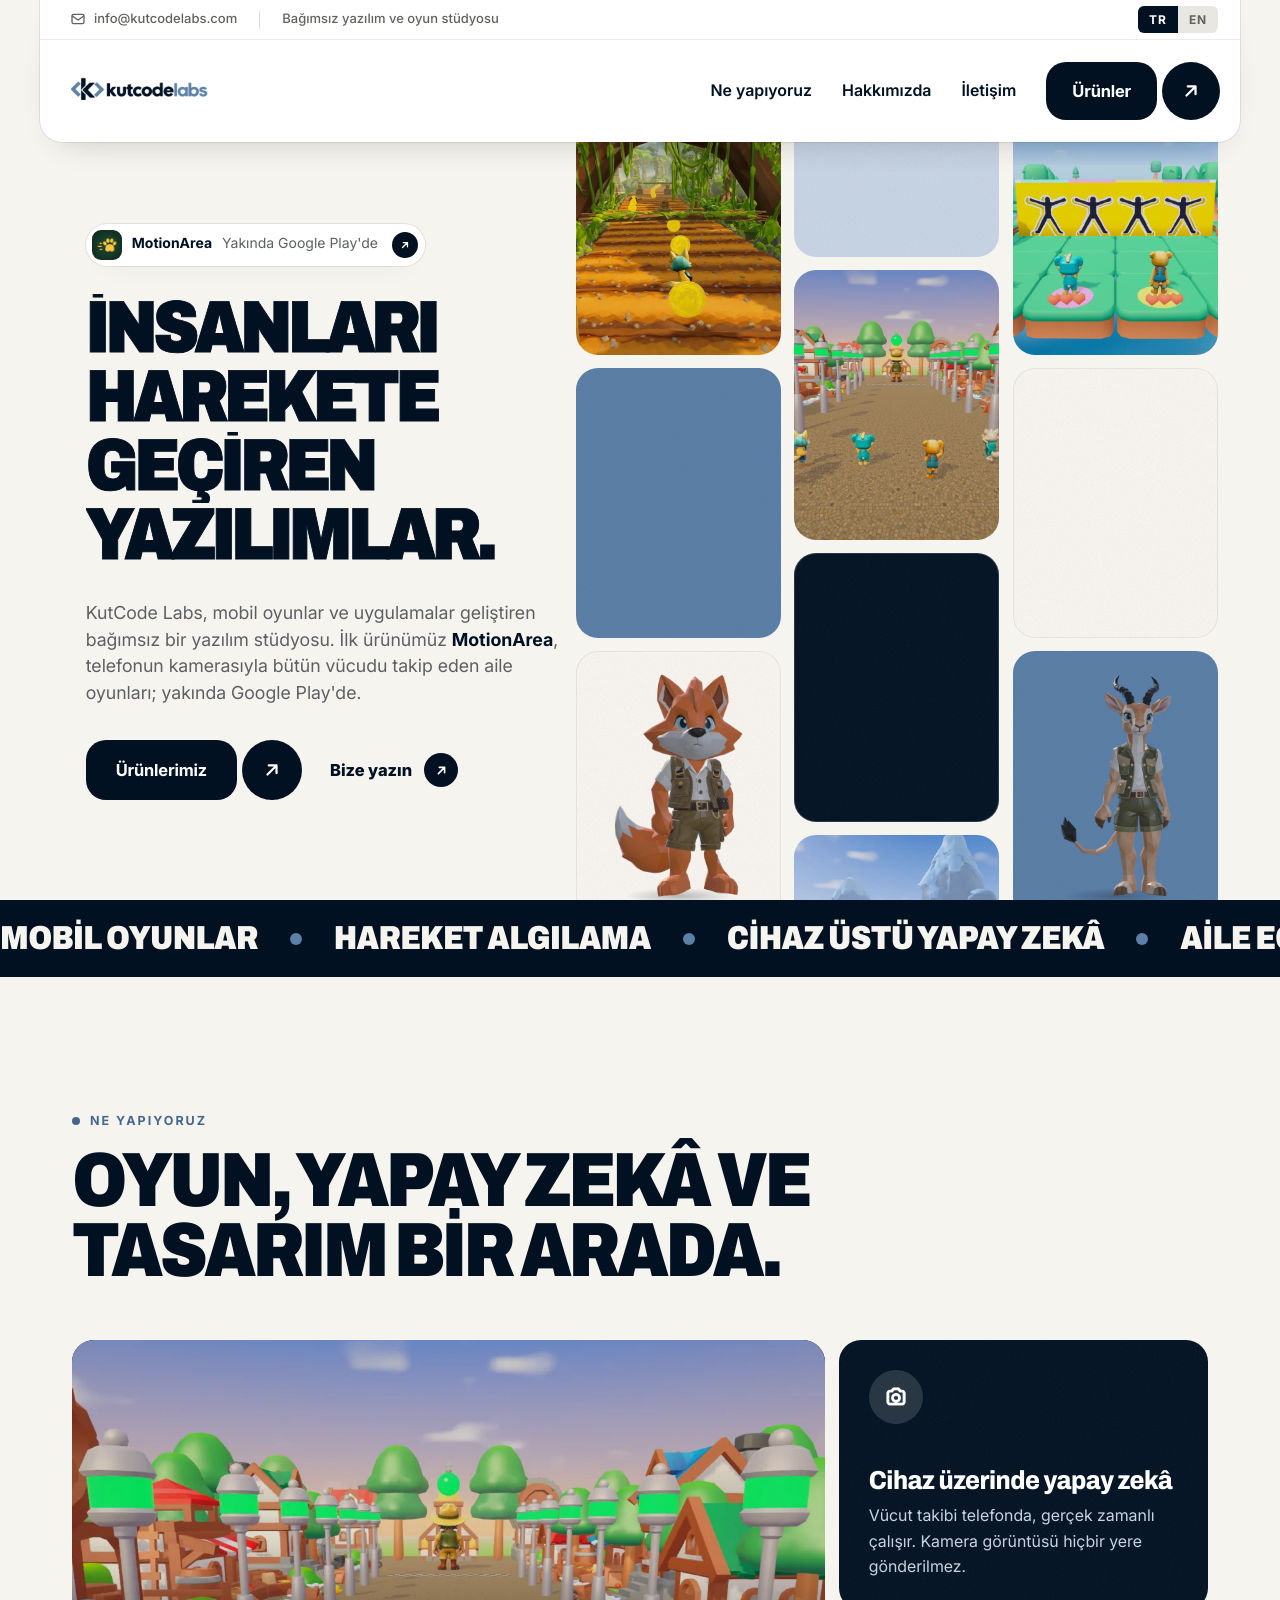
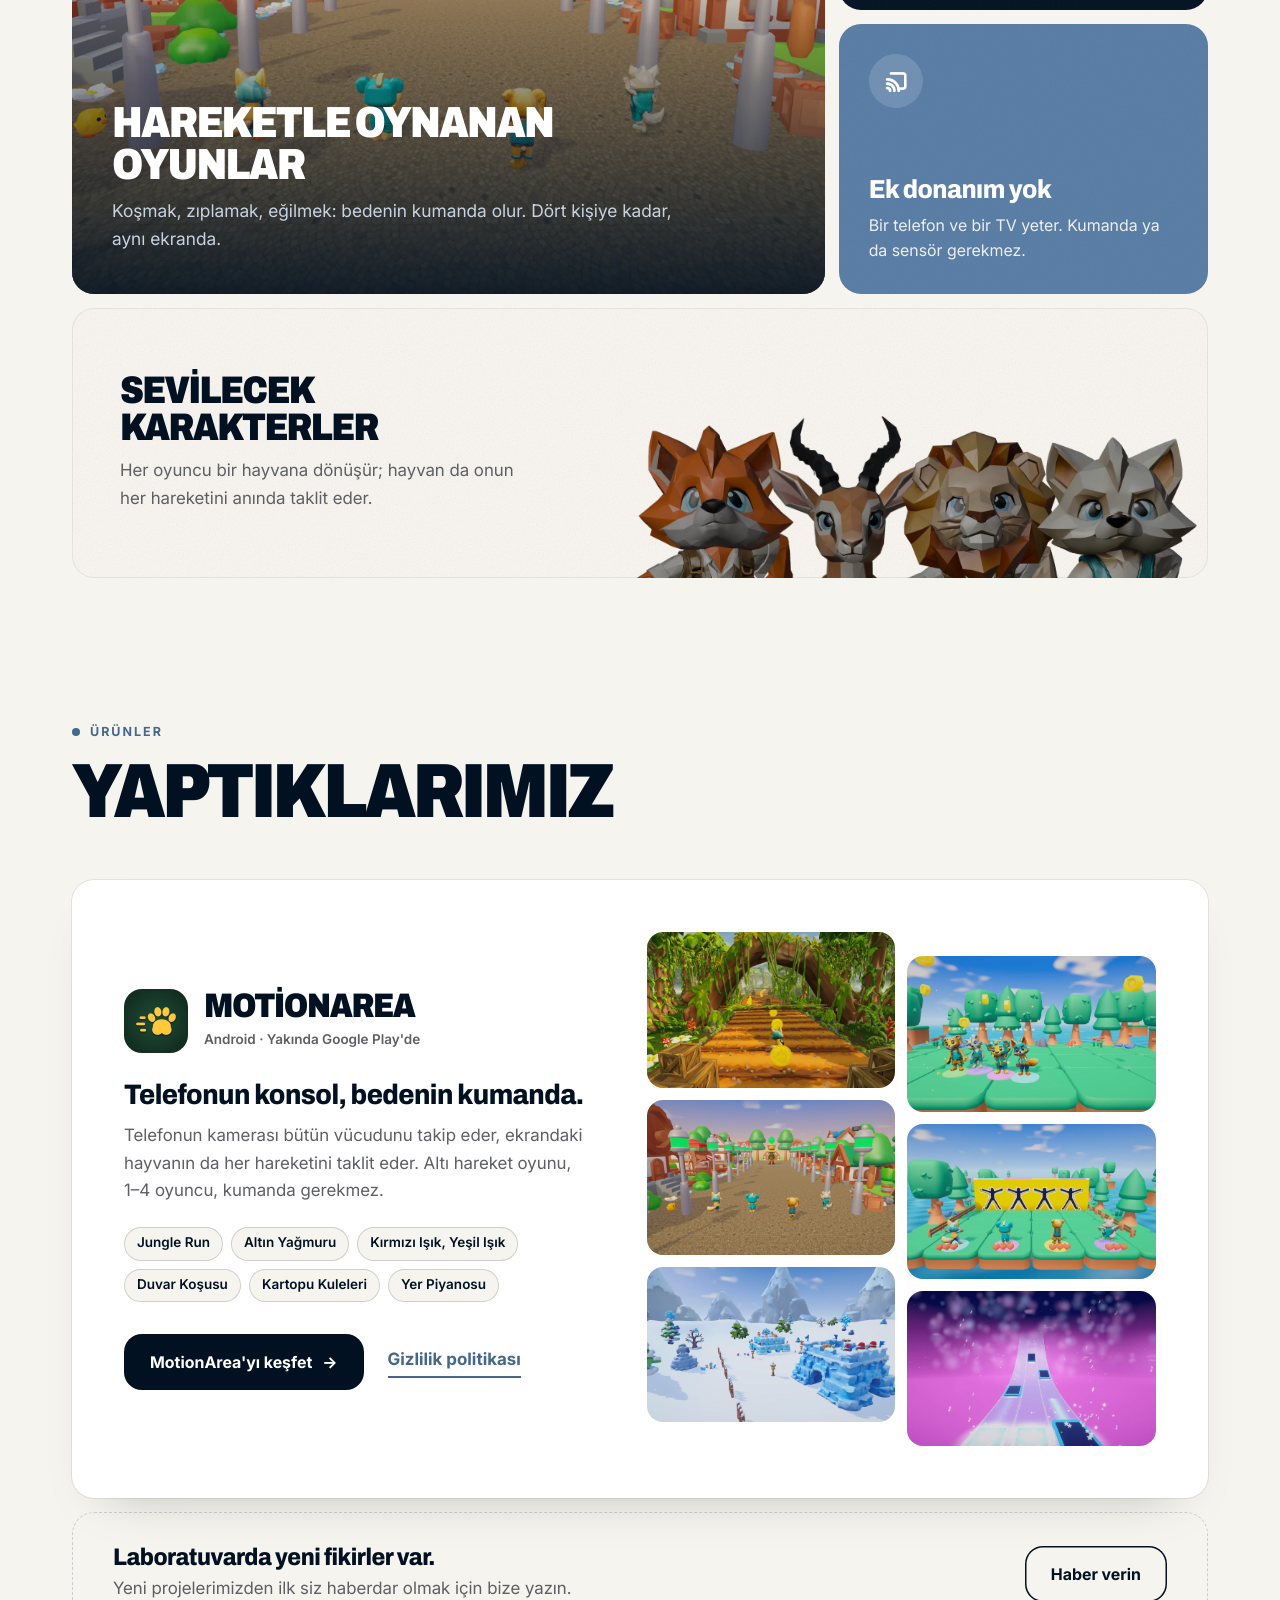
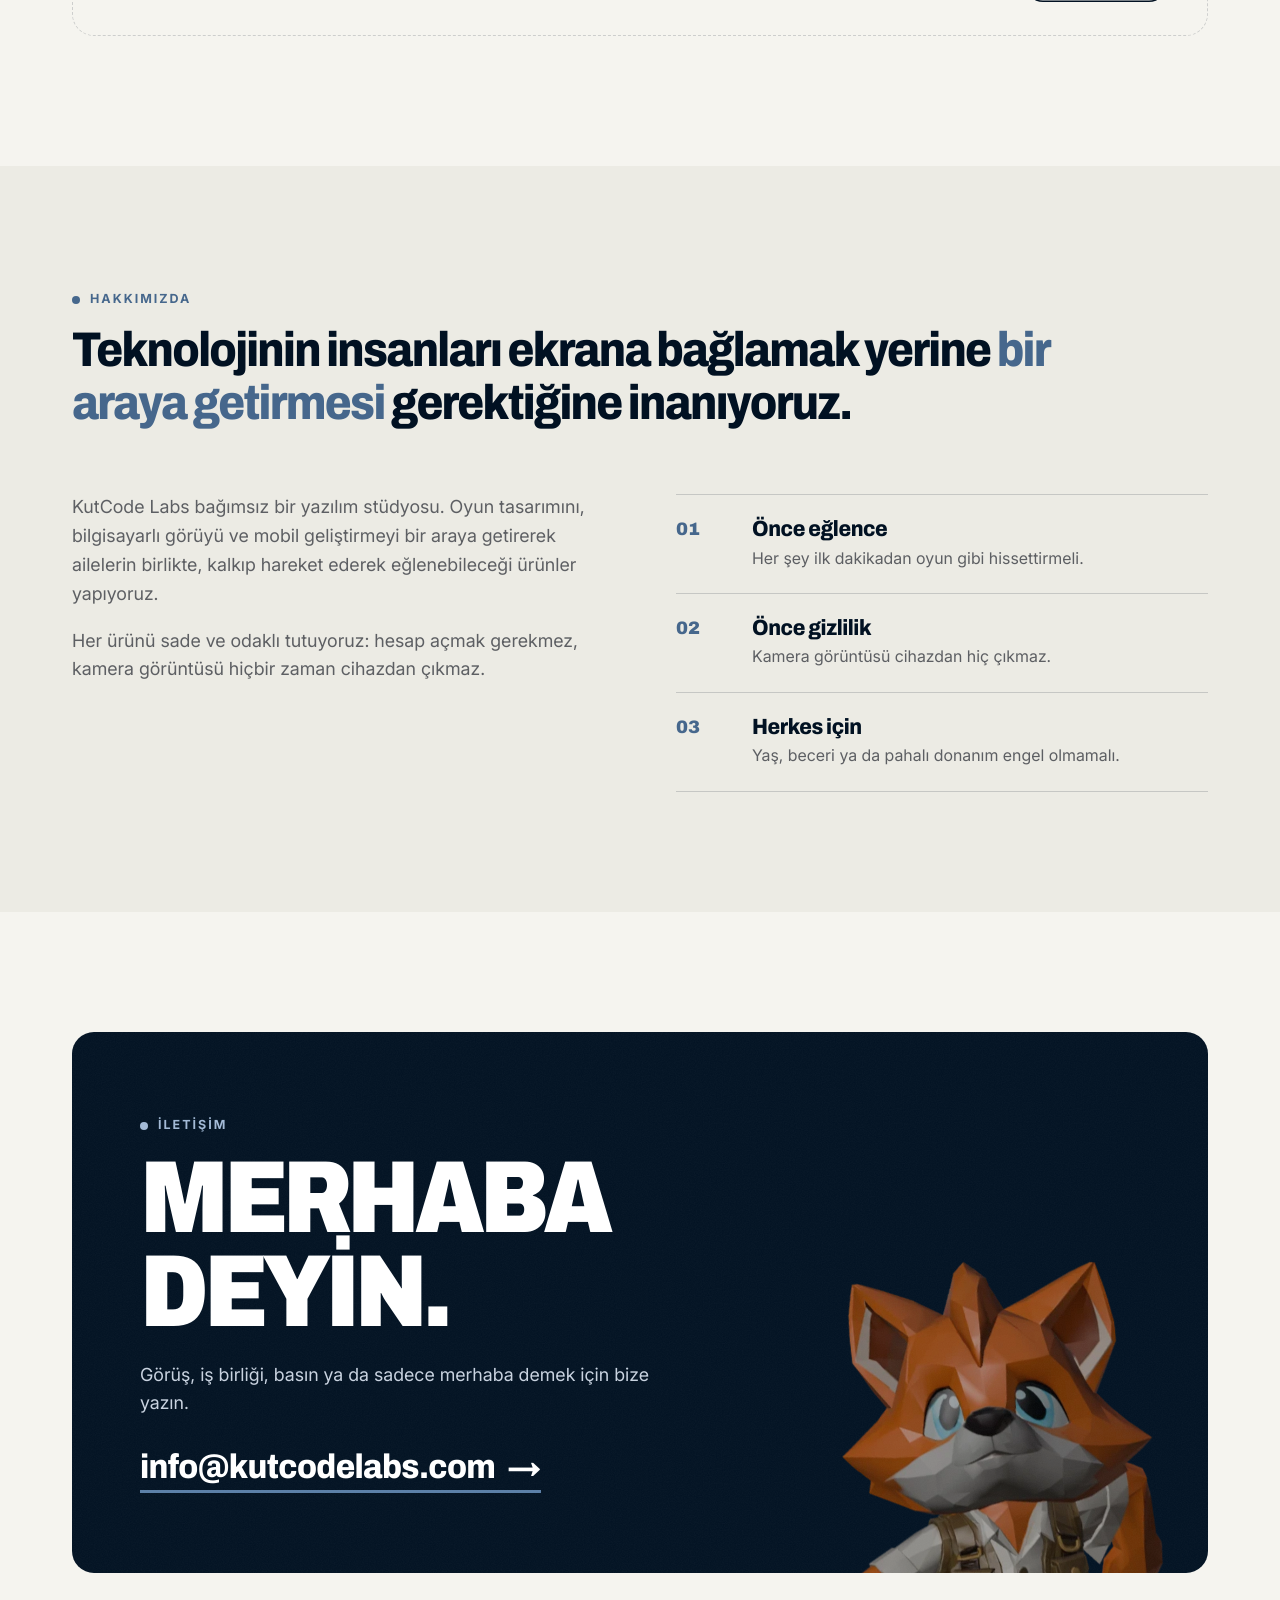
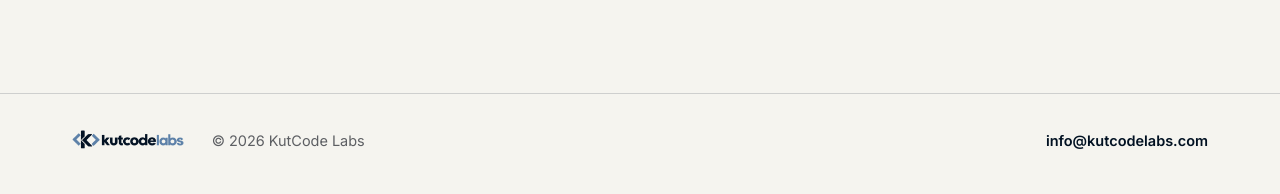
==== commit 6621de3a: "The new animals on the site: fox, lion and the gazelle in the leopard's place The faces and the stan" ====
--- a/index.html
+++ b/index.html
@@ -187,9 +187,9 @@
       <div class="col x2">
         <div class="cell ph" style="--pic: url('/img/hero-gold-rain.webp'); --pos: 10% 50%"></div>
         <div class="cell dark"></div>
-        <div class="cell sand pet full"><img src="/img/animals-full/lion-run.webp" alt="" width="516" height="640"></div>
+        <div class="cell sand pet full"><img src="/img/animals-full/lion-run.webp" alt="" width="447" height="640"></div>
         <div class="cell pale"></div>
-        <div class="cell cream pet full"><img src="/img/animals-full/fox-run.webp" alt="" width="388" height="640"></div>
+        <div class="cell cream pet full"><img src="/img/animals-full/fox-run.webp" alt="" width="383" height="640"></div>
         <div class="cell steel"></div>
       </div>
       <div class="col x1">
@@ -198,12 +198,12 @@
         <div class="cell steel"></div>
         <div class="cell ph" style="--pic: url('/img/hero-jungle-run.webp'); --pos: 85% 50%"></div>
         <div class="cell cream"></div>
-        <div class="cell pale pet full"><img src="/img/animals-full/lion-idle.webp" alt="" width="443" height="640"></div>
+        <div class="cell pale pet full"><img src="/img/animals-full/lion-idle.webp" alt="" width="398" height="640"></div>
       </div>
       <div class="col c1">
         <div class="cell ph" style="--pic: url('/img/hero-jungle-run.webp'); --pos: 52% 50%"></div>
         <div class="cell steel"></div>
-        <div class="cell cream pet full"><img src="/img/animals-full/fox-idle.webp" alt="" width="388" height="640"></div>
+        <div class="cell cream pet full"><img src="/img/animals-full/fox-idle.webp" alt="" width="376" height="640"></div>
         <div class="cell sand"></div>
         <div class="cell ph" style="--pic: url('/img/hero-gold-rain.webp')"></div>
         <div class="cell pale"></div>
@@ -214,12 +214,12 @@
         <div class="cell dark"></div>
         <div class="cell ph" style="--pic: url('/img/hero-snowball-towers.webp'); --pos: 40% 50%"></div>
         <div class="cell steel"></div>
-        <div class="cell sand pet full"><img src="/img/animals-full/wolf-idle.webp" alt="" width="381" height="640"></div>
+        <div class="cell sand pet full"><img src="/img/animals-full/wolf-idle.webp" alt="" width="342" height="640"></div>
       </div>
       <div class="col c3">
         <div class="cell ph" style="--pic: url('/img/hero-wall-rush.webp')"></div>
         <div class="cell cream"></div>
-        <div class="cell steel pet full"><img src="/img/animals-full/leopard-idle.webp" alt="" width="329" height="640"></div>
+        <div class="cell steel pet full"><img src="/img/animals-full/gazelle-idle.webp" alt="" width="328" height="640"></div>
         <div class="cell dark"></div>
         <div class="cell ph" style="--pic: url('/img/hero-floor-piano.webp')"></div>
         <div class="cell sand"></div>
@@ -267,9 +267,9 @@
             <p><span lang="tr">Her oyuncu bir hayvana dönüşür; hayvan da onun her hareketini anında taklit eder.</span><span lang="en">Every player becomes an animal that copies their every move the moment they make it.</span></p>
           </div>
           <div class="pets-row">
-            <img src="/img/animals/fox.webp" alt="" width="381" height="420" loading="lazy">
-            <img src="/img/animals/leopard.webp" alt="" width="420" height="367" loading="lazy">
-            <img src="/img/animals/lion.webp" alt="" width="420" height="367" loading="lazy">
+            <img src="/img/animals/fox.webp" alt="" width="397" height="420" loading="lazy">
+            <img src="/img/animals/gazelle.webp" alt="" width="377" height="420" loading="lazy">
+            <img src="/img/animals/lion.webp" alt="" width="411" height="420" loading="lazy">
             <img src="/img/animals/wolf.webp" alt="" width="420" height="413" loading="lazy">
           </div>
         </article>
@@ -350,7 +350,7 @@
   <section class="contact">
     <div class="wrap" id="contact">
       <div class="contact-card" data-reveal>
-        <img class="peek" src="/img/animals/fox.webp" alt="" width="381" height="420" loading="lazy">
+        <img class="peek" src="/img/animals/fox.webp" alt="" width="397" height="420" loading="lazy">
         <div class="contact-text">
           <div class="kicker"><span lang="tr">İletişim</span><span lang="en">Contact</span></div>
           <h2><span lang="tr">Merhaba deyin.</span><span lang="en">Say hello.</span></h2>
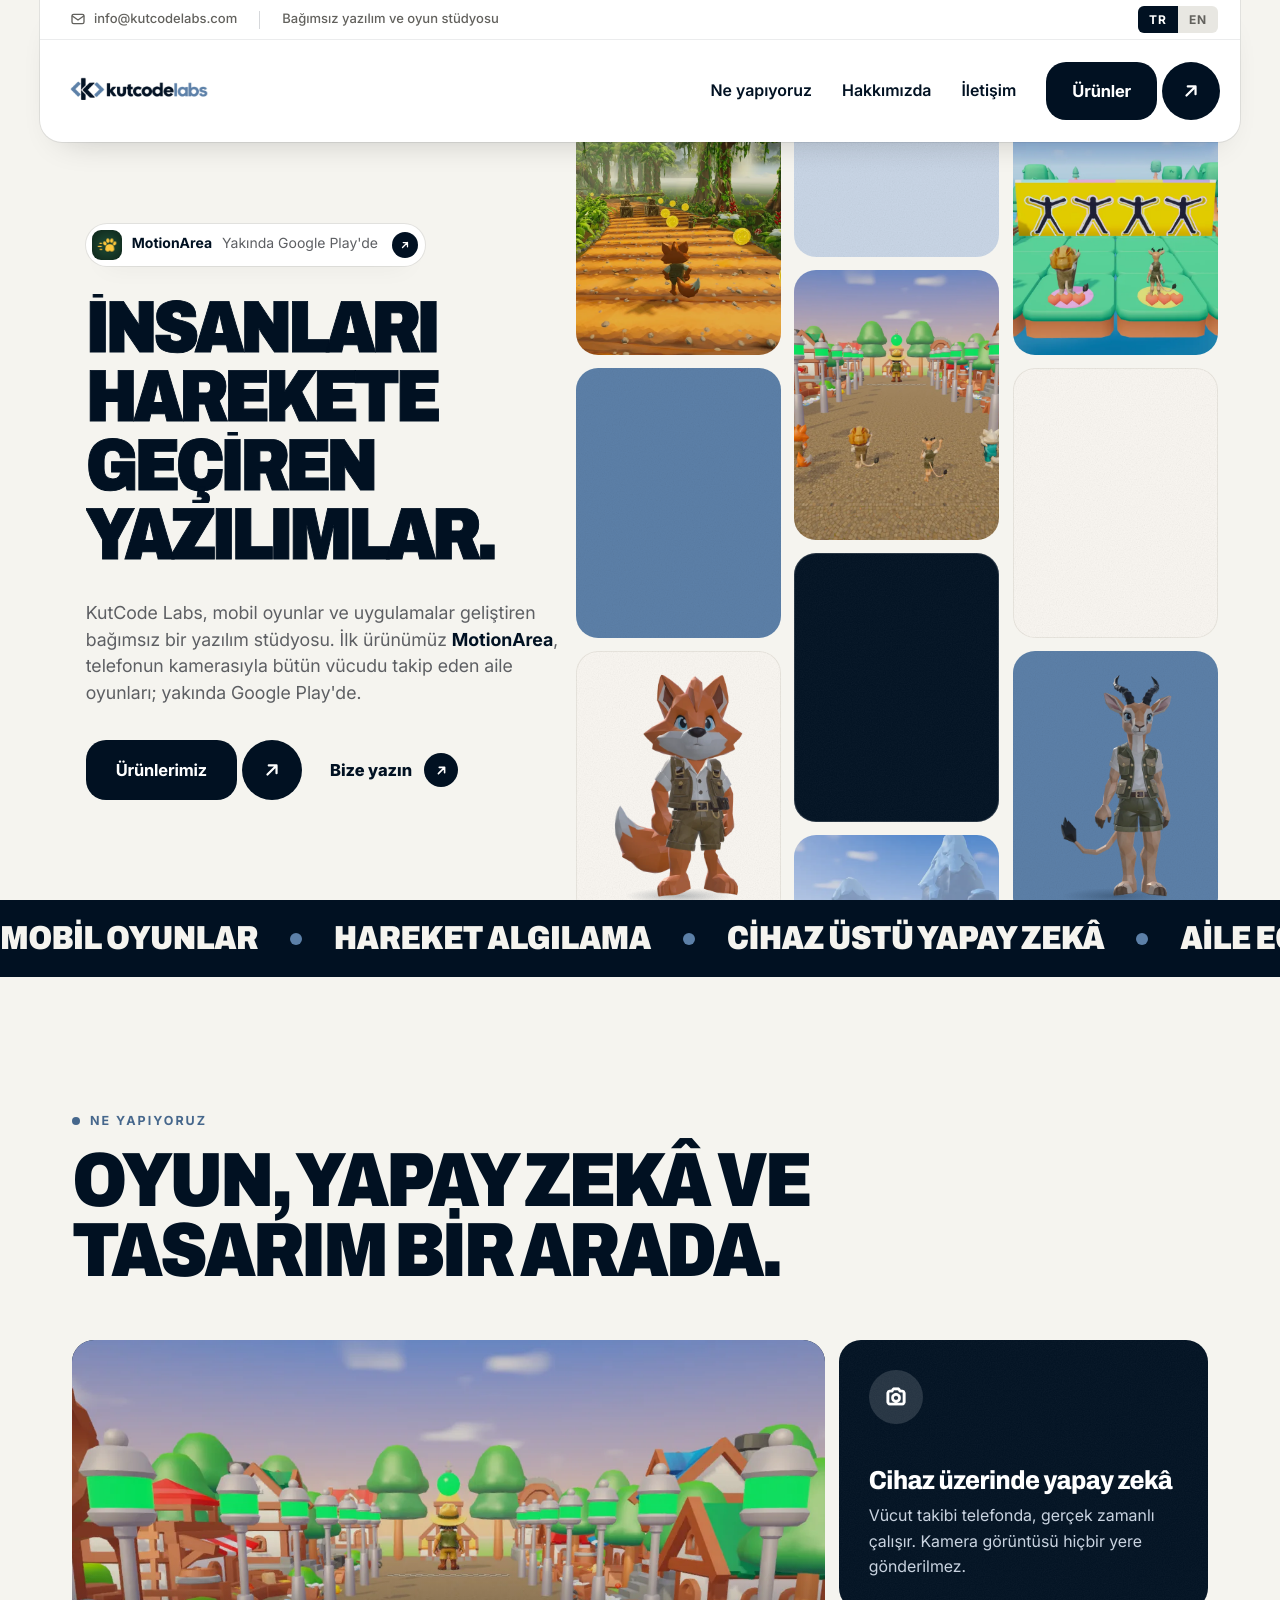
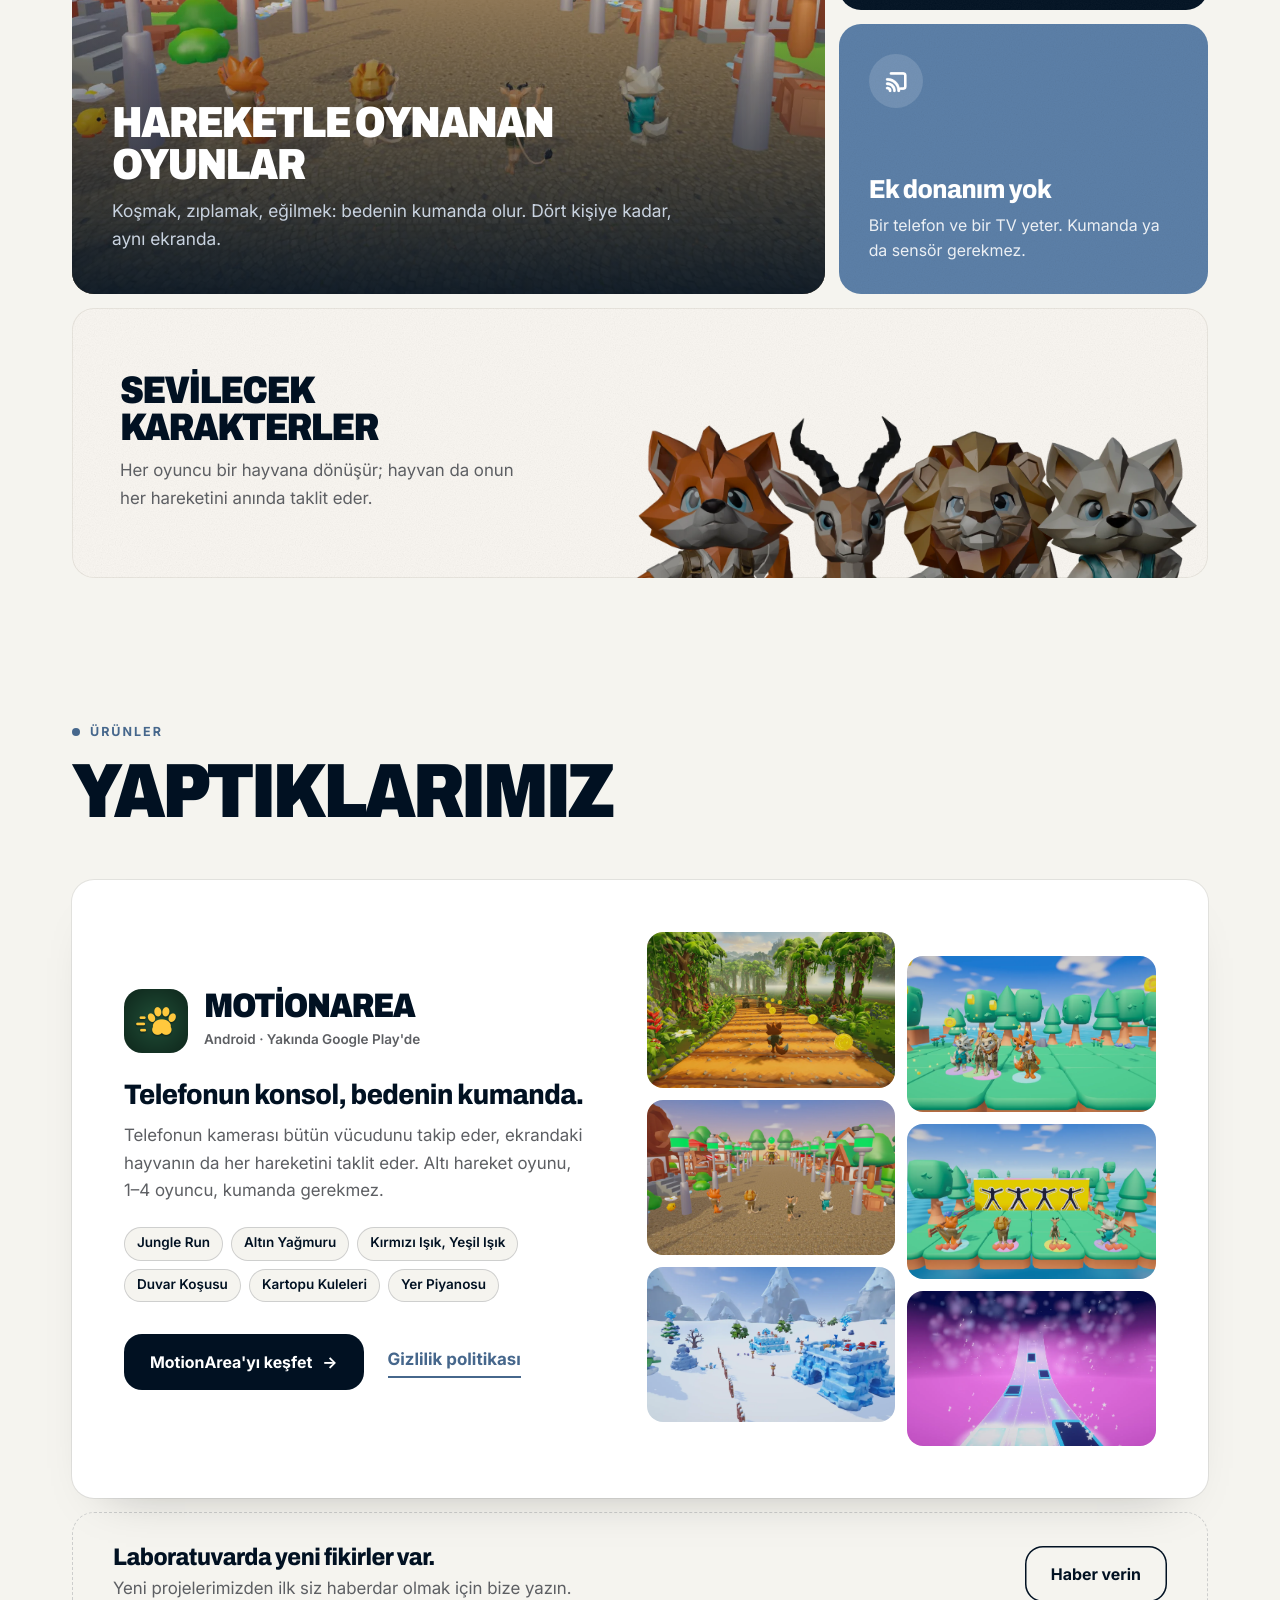
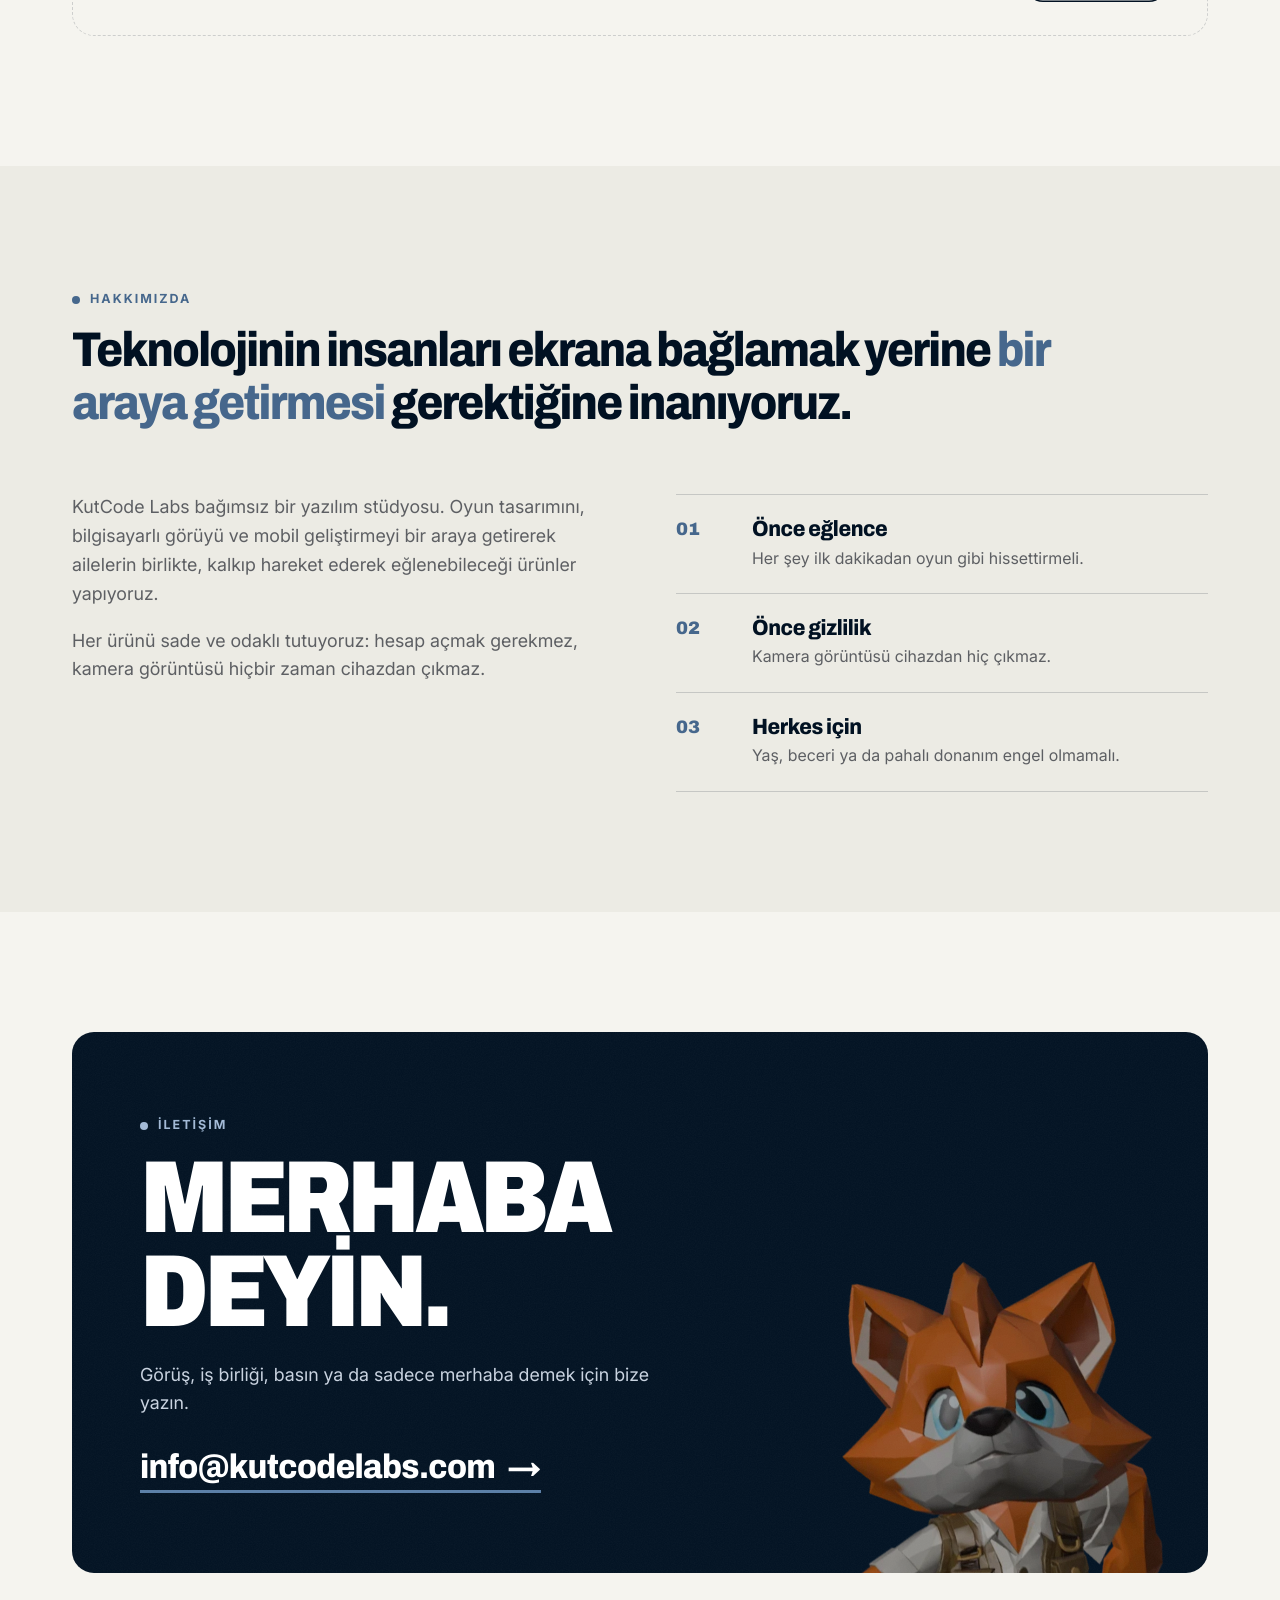
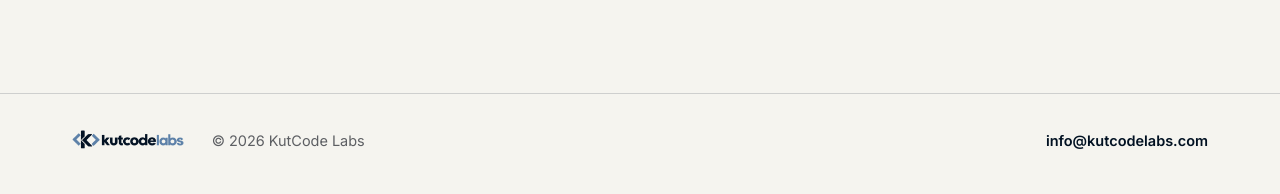
==== commit 19c4fc83: "Gold Rain's box in the home page mosaic shows its animals whole The new Gold Rain picture has the an" ====
--- a/index.html
+++ b/index.html
@@ -185,7 +185,7 @@
     </div>
     <div class="grid" aria-hidden="true">
       <div class="col x2">
-        <div class="cell ph" style="--pic: url('/img/hero-gold-rain.webp'); --pos: 10% 50%"></div>
+        <div class="cell ph" style="--pic: url('/img/hero-gold-rain.webp'); --pos: 38% 50%"></div>
         <div class="cell dark"></div>
         <div class="cell sand pet full"><img src="/img/animals-full/lion-run.webp" alt="" width="447" height="640"></div>
         <div class="cell pale"></div>
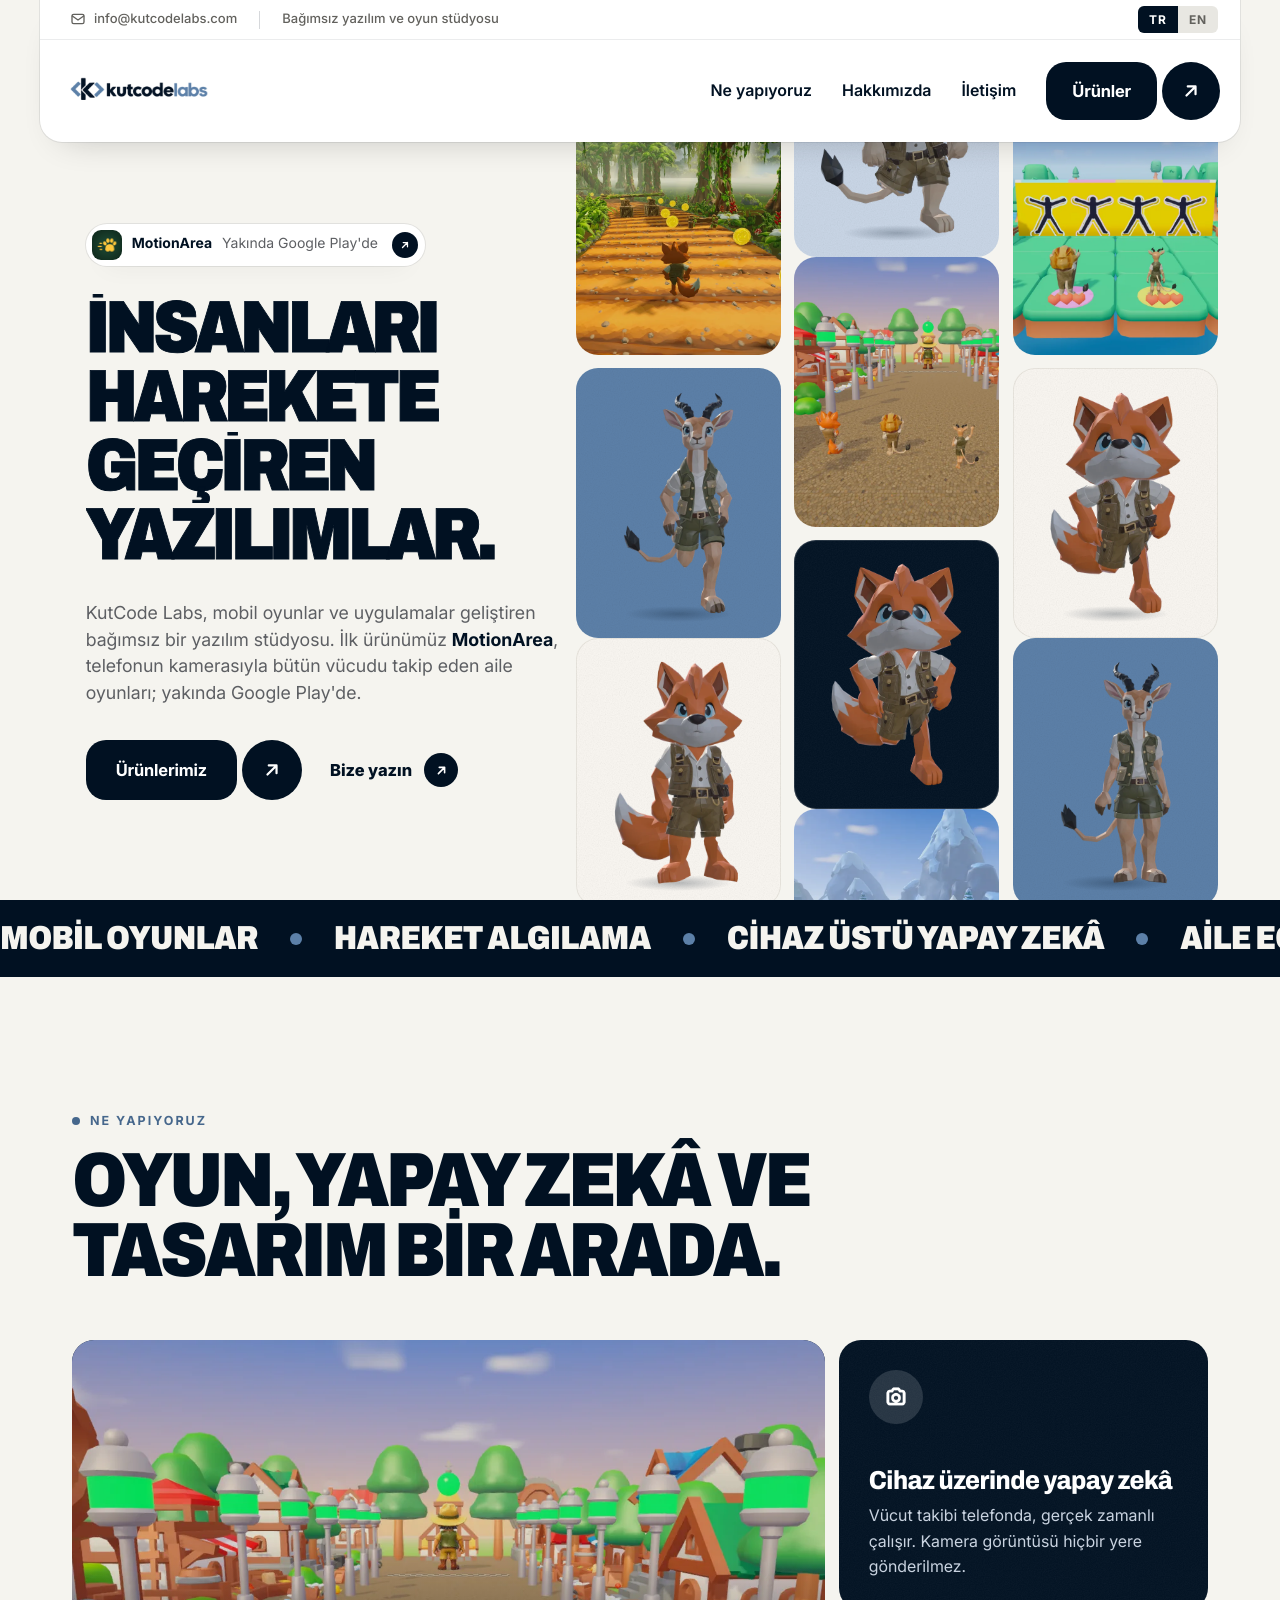
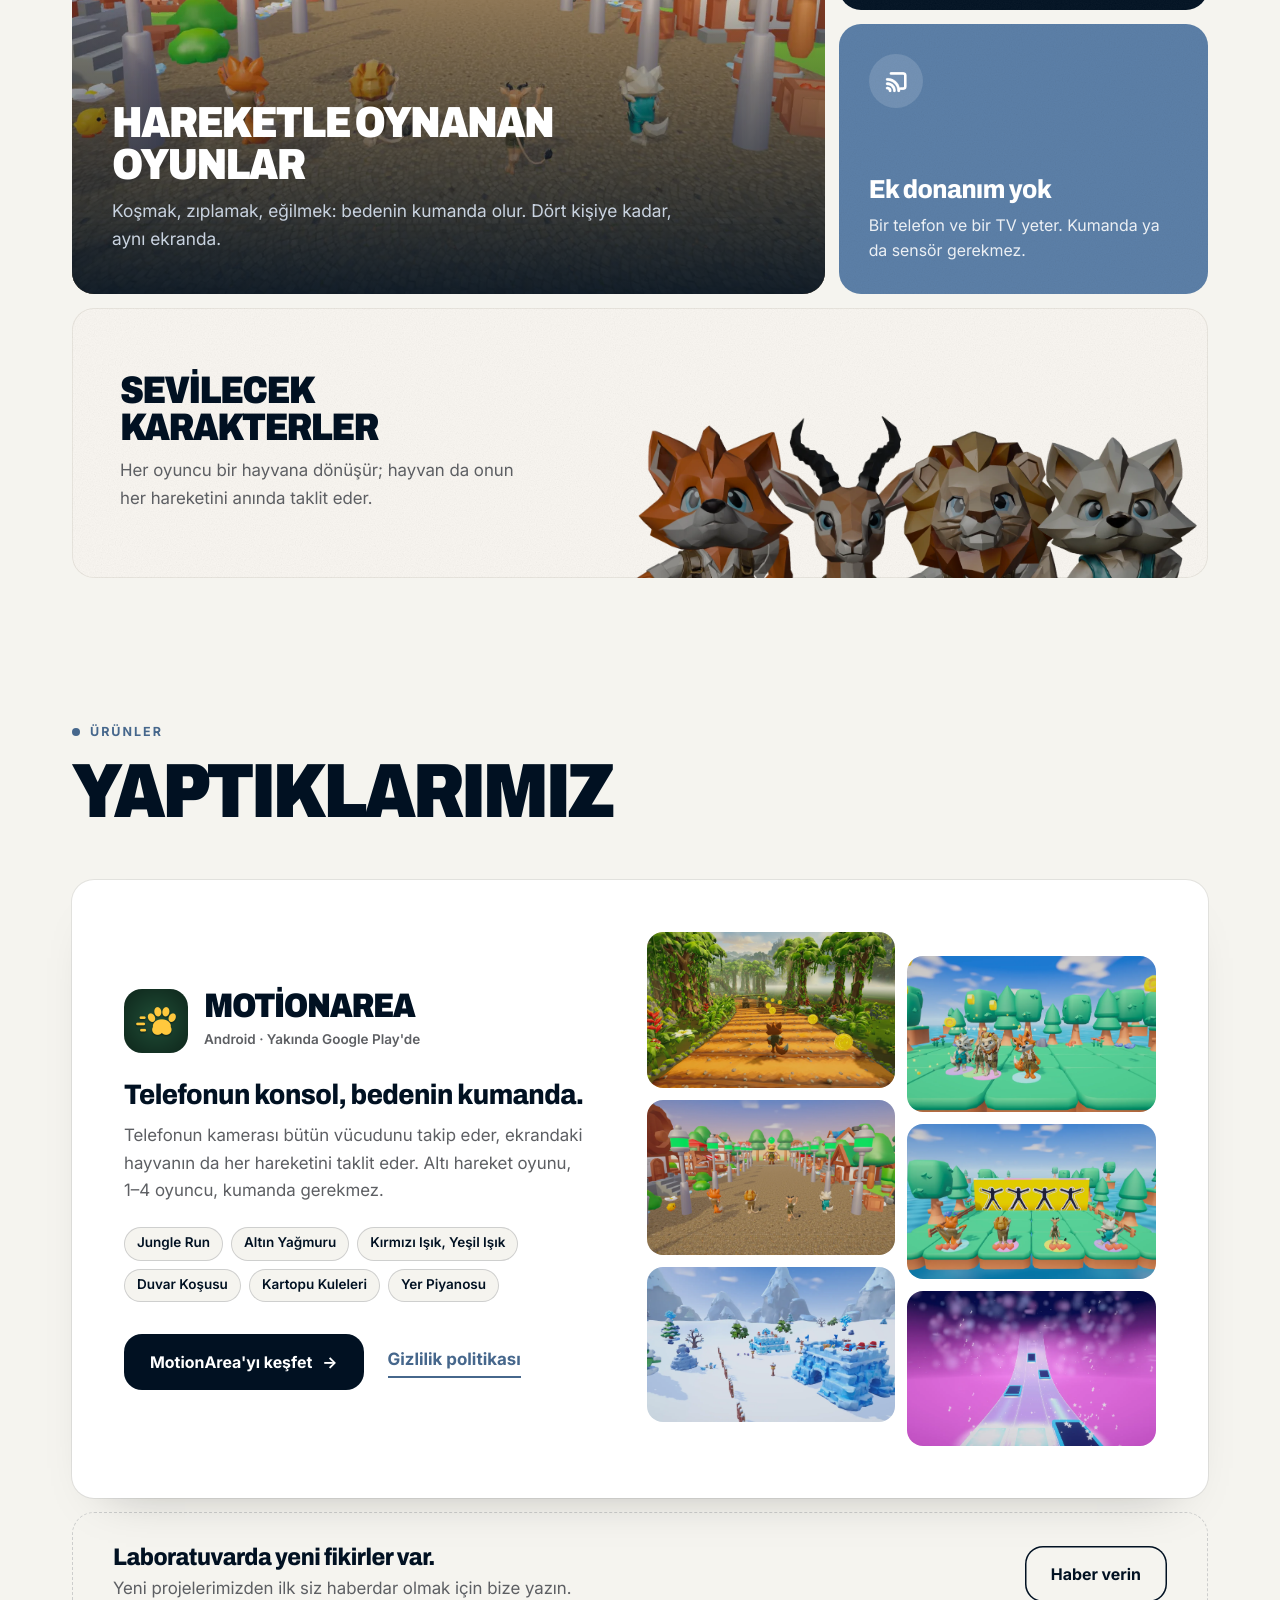
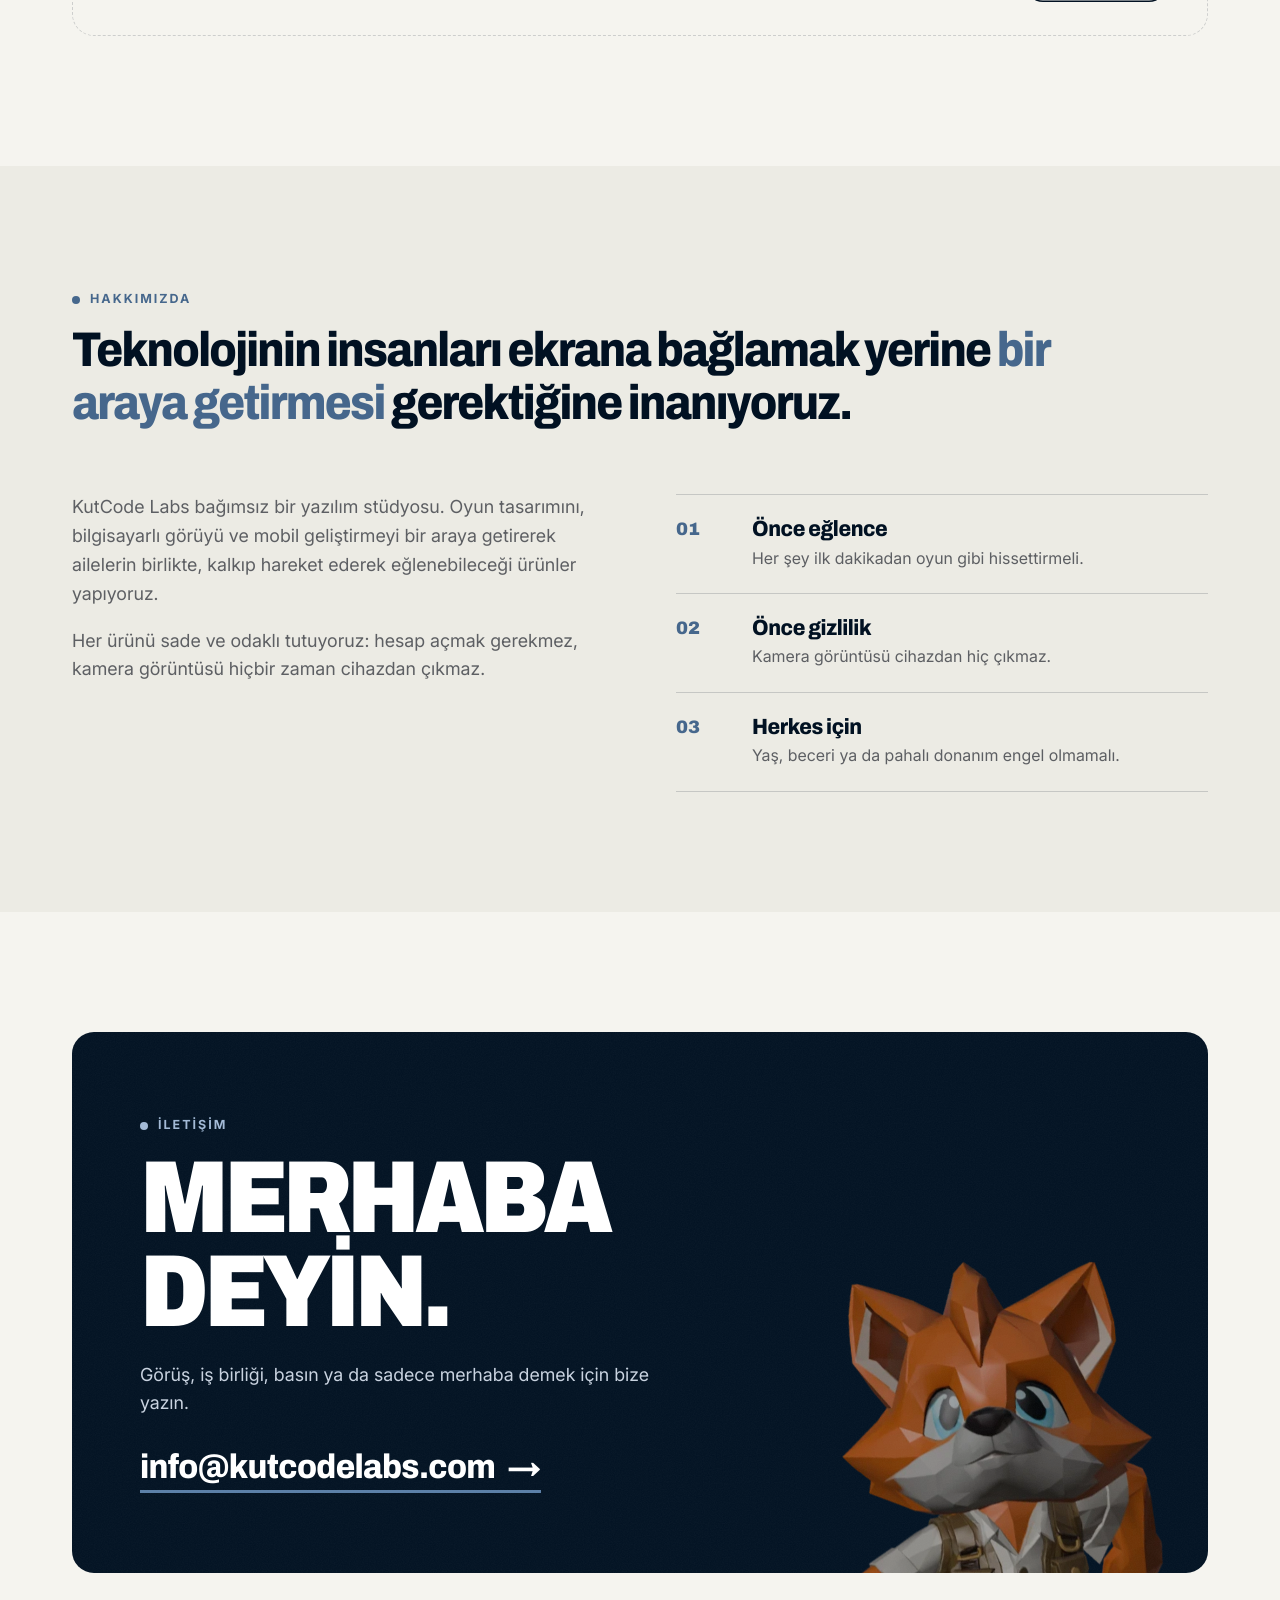
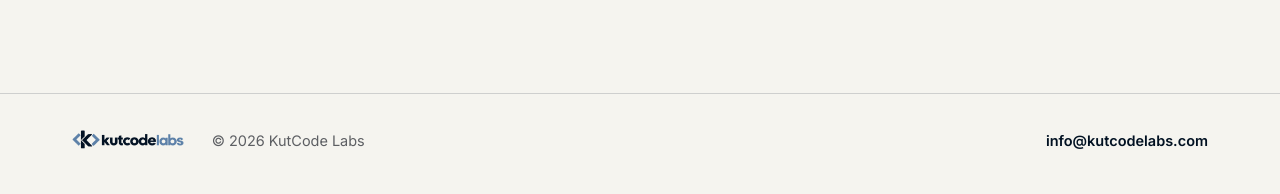
==== commit 717f6f91: "Home page mosaic: no empty boxes, no animal cut in half Every coloured box now holds one of the anim" ====
--- a/index.html
+++ b/index.html
@@ -185,44 +185,44 @@
     </div>
     <div class="grid" aria-hidden="true">
       <div class="col x2">
-        <div class="cell ph" style="--pic: url('/img/hero-gold-rain.webp'); --pos: 38% 50%"></div>
-        <div class="cell dark"></div>
+        <div class="cell ph" style="--pic: url('/img/hero-gold-rain.webp'); --pos: 33% 50%"></div>
+        <div class="cell dark pet full"><img src="/img/animals-full/wolf-run.webp" alt="" width="399" height="640"></div>
         <div class="cell sand pet full"><img src="/img/animals-full/lion-run.webp" alt="" width="447" height="640"></div>
-        <div class="cell pale"></div>
+        <div class="cell pale pet full"><img src="/img/animals-full/gazelle-idle.webp" alt="" width="328" height="640"></div>
         <div class="cell cream pet full"><img src="/img/animals-full/fox-run.webp" alt="" width="383" height="640"></div>
-        <div class="cell steel"></div>
+        <div class="cell steel pet full"><img src="/img/animals-full/wolf-idle.webp" alt="" width="342" height="640"></div>
       </div>
       <div class="col x1">
-        <div class="cell sand"></div>
+        <div class="cell sand pet full"><img src="/img/animals-full/gazelle-run.webp" alt="" width="326" height="640"></div>
         <div class="cell ph" style="--pic: url('/img/hero-snowball-towers.webp'); --pos: 85% 50%"></div>
-        <div class="cell steel"></div>
+        <div class="cell steel pet full"><img src="/img/animals-full/fox-idle.webp" alt="" width="376" height="640"></div>
         <div class="cell ph" style="--pic: url('/img/hero-jungle-run.webp'); --pos: 85% 50%"></div>
-        <div class="cell cream"></div>
+        <div class="cell cream pet full"><img src="/img/animals-full/wolf-run.webp" alt="" width="399" height="640"></div>
         <div class="cell pale pet full"><img src="/img/animals-full/lion-idle.webp" alt="" width="398" height="640"></div>
       </div>
       <div class="col c1">
         <div class="cell ph" style="--pic: url('/img/hero-jungle-run.webp'); --pos: 52% 50%"></div>
-        <div class="cell steel"></div>
+        <div class="cell steel pet full"><img src="/img/animals-full/gazelle-run.webp" alt="" width="326" height="640"></div>
         <div class="cell cream pet full"><img src="/img/animals-full/fox-idle.webp" alt="" width="376" height="640"></div>
-        <div class="cell sand"></div>
-        <div class="cell ph" style="--pic: url('/img/hero-gold-rain.webp')"></div>
-        <div class="cell pale"></div>
+        <div class="cell sand pet full"><img src="/img/animals-full/lion-idle.webp" alt="" width="398" height="640"></div>
+        <div class="cell ph" style="--pic: url('/img/hero-gold-rain.webp'); --pos: 33% 50%"></div>
+        <div class="cell pale pet full"><img src="/img/animals-full/wolf-idle.webp" alt="" width="342" height="640"></div>
       </div>
       <div class="col c2">
-        <div class="cell pale"></div>
-        <div class="cell ph" style="--pic: url('/img/hero-red-light.webp')"></div>
-        <div class="cell dark"></div>
+        <div class="cell pale pet full"><img src="/img/animals-full/lion-run.webp" alt="" width="447" height="640"></div>
+        <div class="cell ph" style="--pic: url('/img/hero-red-light.webp'); --pos: 42% 50%"></div>
+        <div class="cell dark pet full"><img src="/img/animals-full/fox-run.webp" alt="" width="383" height="640"></div>
         <div class="cell ph" style="--pic: url('/img/hero-snowball-towers.webp'); --pos: 40% 50%"></div>
-        <div class="cell steel"></div>
+        <div class="cell steel pet full"><img src="/img/animals-full/gazelle-idle.webp" alt="" width="328" height="640"></div>
         <div class="cell sand pet full"><img src="/img/animals-full/wolf-idle.webp" alt="" width="342" height="640"></div>
       </div>
       <div class="col c3">
         <div class="cell ph" style="--pic: url('/img/hero-wall-rush.webp')"></div>
-        <div class="cell cream"></div>
+        <div class="cell cream pet full"><img src="/img/animals-full/fox-run.webp" alt="" width="383" height="640"></div>
         <div class="cell steel pet full"><img src="/img/animals-full/gazelle-idle.webp" alt="" width="328" height="640"></div>
-        <div class="cell dark"></div>
+        <div class="cell dark pet full"><img src="/img/animals-full/lion-run.webp" alt="" width="447" height="640"></div>
         <div class="cell ph" style="--pic: url('/img/hero-floor-piano.webp')"></div>
-        <div class="cell sand"></div>
+        <div class="cell sand pet full"><img src="/img/animals-full/wolf-run.webp" alt="" width="399" height="640"></div>
       </div>
     </div>
   </section>
